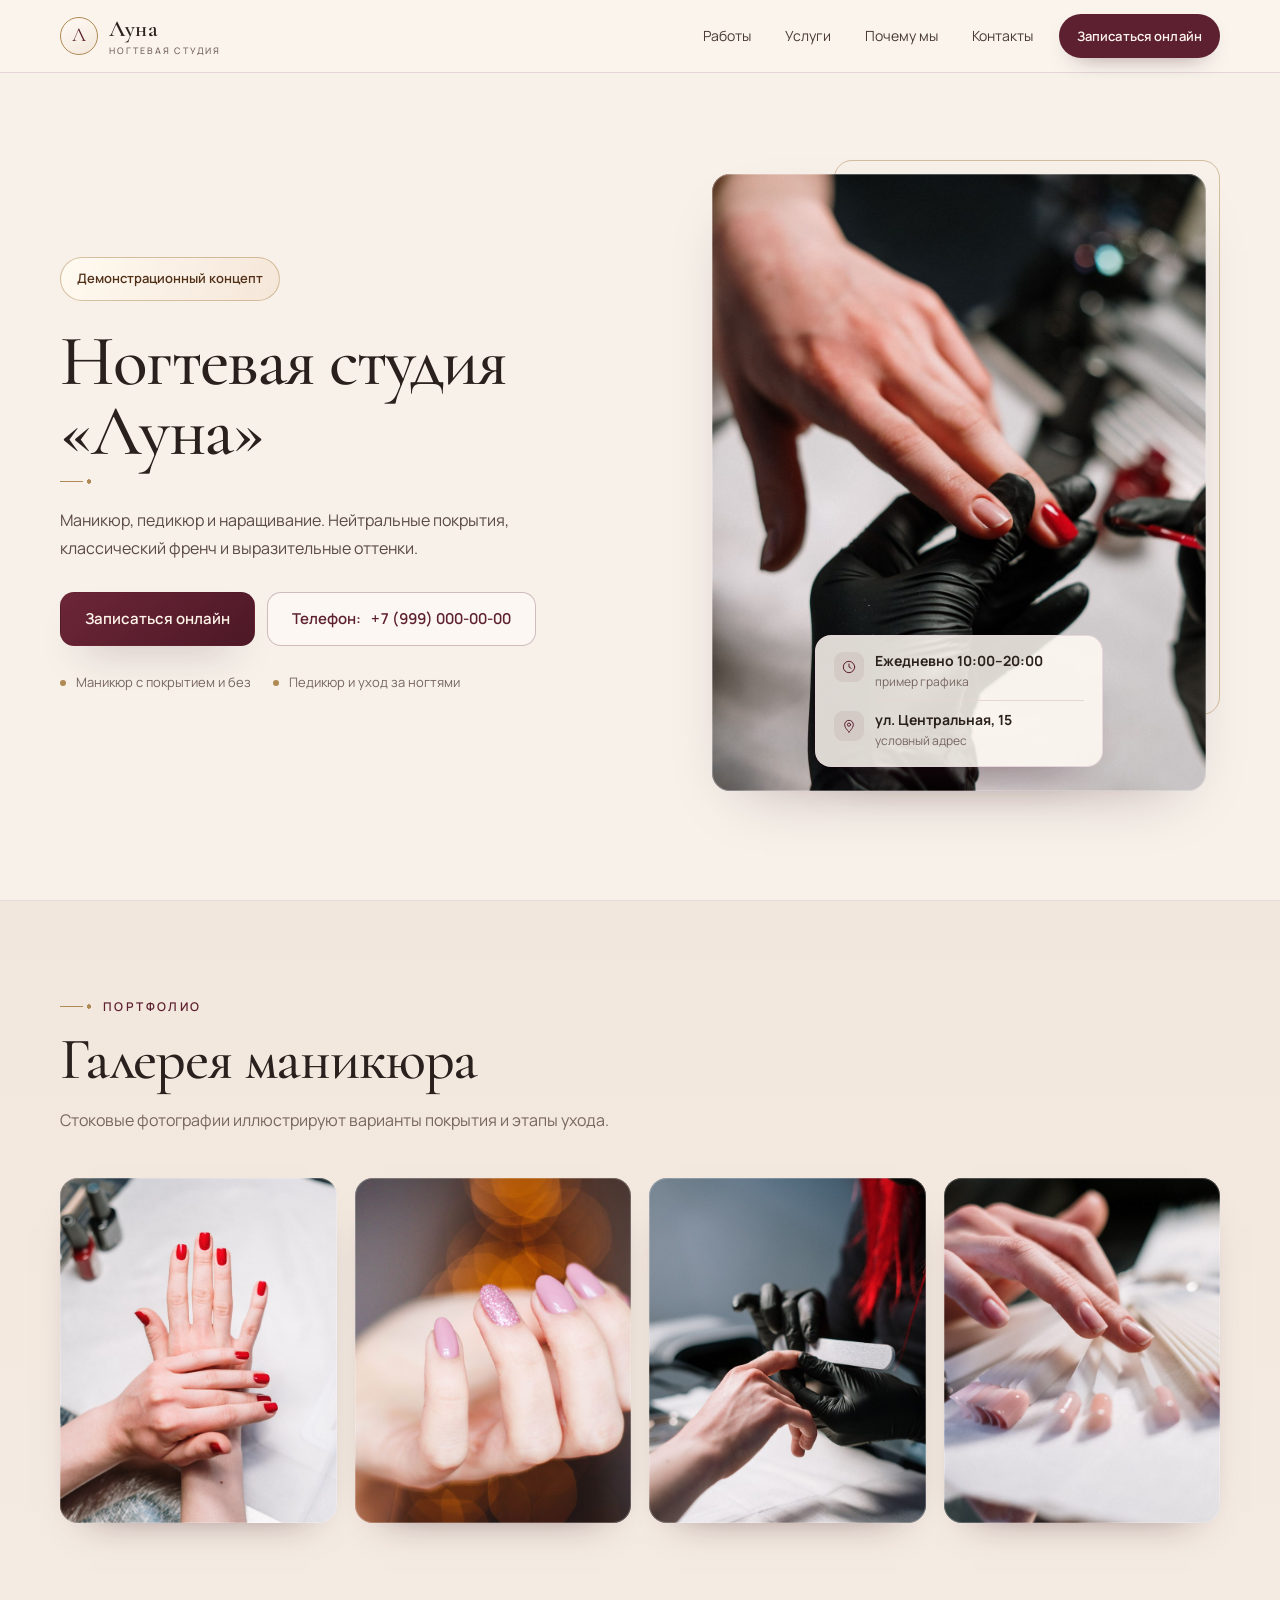
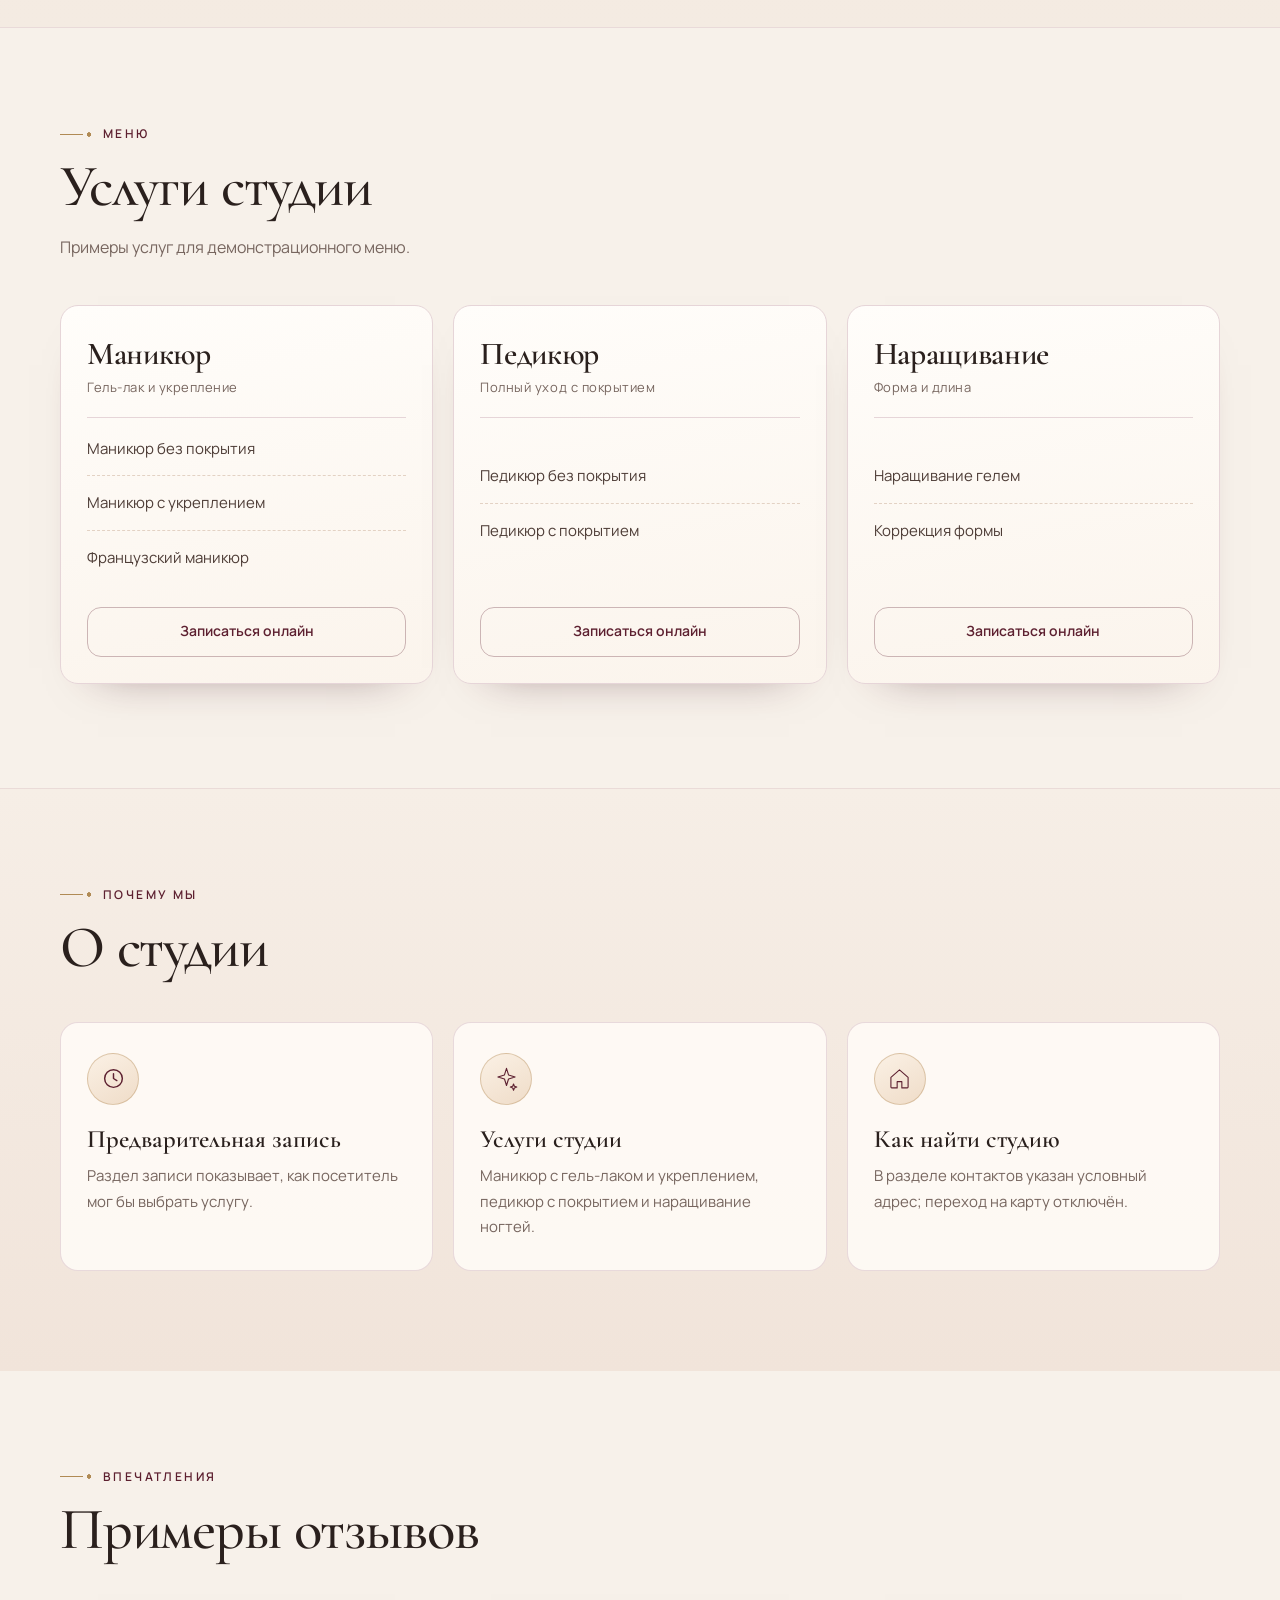
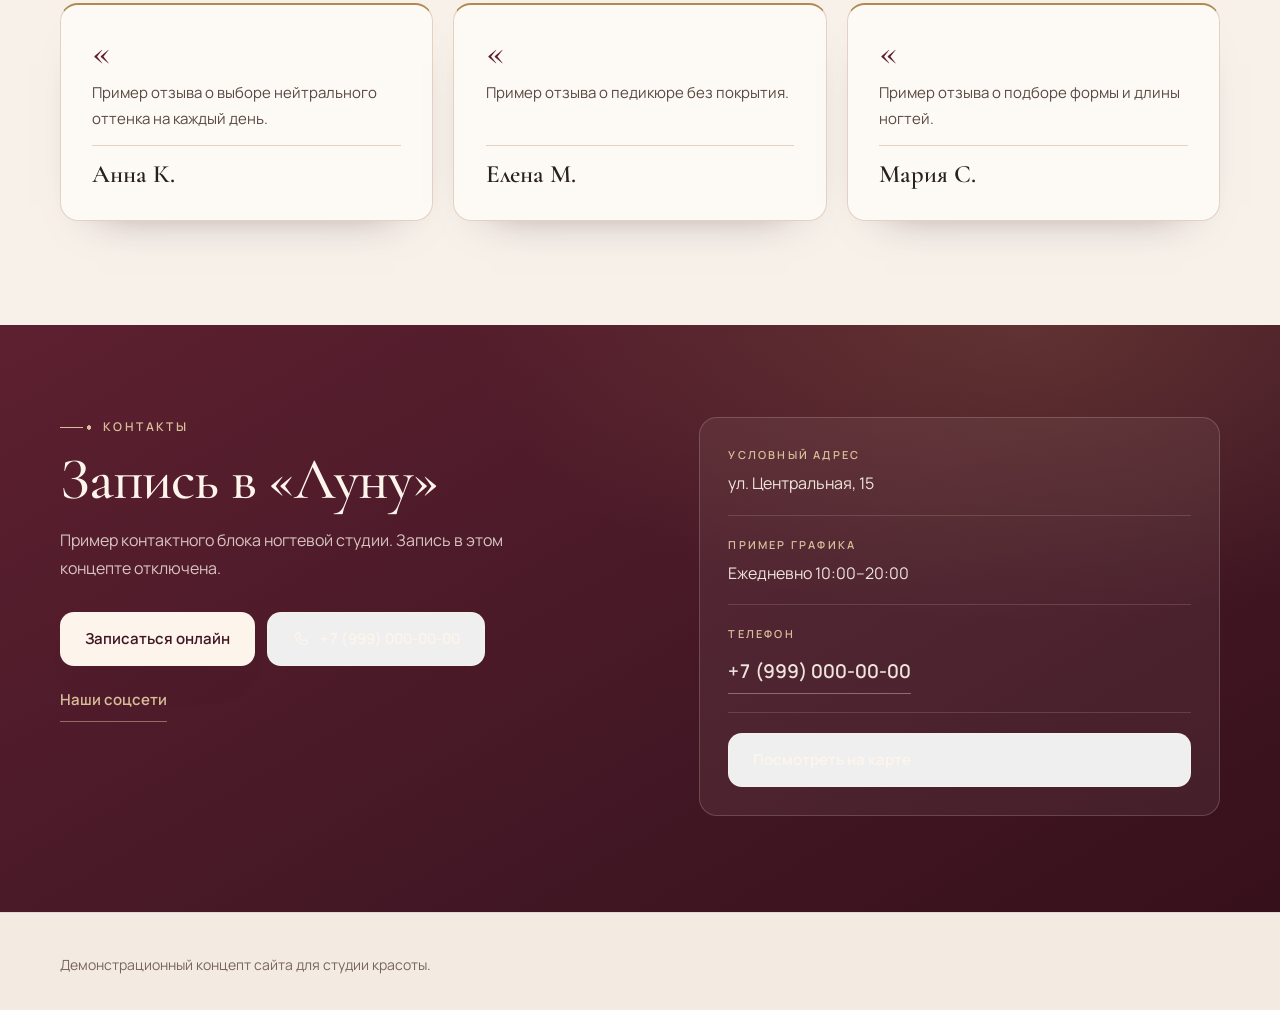
==== beauty-salon-2/index.html @ e717c6b5 "Add anonymized portfolio demos beauty-salon-1 and beauty-salon-2" ====
<!DOCTYPE html><html lang="ru" data-type="place" data-radius="soft" data-buttons="solid"><head><meta charSet="utf-8"/><link rel="preconnect" href="/" crossorigin=""/><meta name="viewport" content="width=device-width, initial-scale=1"/><link rel="preload" href="/beauty-salon-2/images/hero.jpg" as="image"/><link rel="stylesheet" href="/beauty-salon-2/_next/static/chunks/16918jt11w20z.css" data-precedence="next"/><link rel="preload" as="script" fetchPriority="low" href="/beauty-salon-2/_next/static/chunks/0j1we3cwg31qe.js"/><script src="/beauty-salon-2/_next/static/chunks/355vcmy28hhsu.js" async=""></script><script src="/beauty-salon-2/_next/static/chunks/39_j1bdzreq0m.js" async=""></script><script src="/beauty-salon-2/_next/static/chunks/turbopack-1so9lqb7sadrl.js" async=""></script><script src="/beauty-salon-2/_next/static/chunks/3qfy96eoyh-ek.js" async=""></script><script src="/beauty-salon-2/_next/static/chunks/1cyo5ttg_rc5v.js" async=""></script><meta name="theme-color" content="#f5eee8"/><title>Луна — ногтевая студия | Портфолио</title><meta name="description" content="Демонстрационный концепт ногтевой студии «Луна»: маникюр, педикюр и наращивание."/><meta name="robots" content="noindex, nofollow"/><meta name="page-type" content="place"/><meta name="site-kind" content="other"/><meta name="page-kind" content="place"/><meta name="format-detection" content="telephone=no"/><meta property="og:title" content="Луна — ногтевая студия"/><meta property="og:description" content="Демонстрационный концепт сайта ногтевой студии."/><meta property="og:locale" content="ru_RU"/><meta property="og:type" content="website"/><meta name="twitter:card" content="summary"/><meta name="twitter:title" content="Луна — ногтевая студия"/><meta name="twitter:description" content="Демонстрационный концепт сайта ногтевой студии."/><link rel="icon" href="/beauty-salon-2/icon.svg"/><script src="/beauty-salon-2/_next/static/chunks/0cz1d0mv5g_q7.js" noModule=""></script></head><body><div hidden=""><!--$--><!--/$--></div><script type="application/ld+json">{"@context":"https://schema.org","@type":"WebPage","name":"Луна — ногтевая студия","description":"Портфолио: демонстрационный концепт сайта ногтевой студии.","inLanguage":"ru"}</script><header class="nav"><a class="skip-link" href="#main">К содержимому</a><div class="nav-inner"><a class="brand" href="#top" aria-label="Луна — ногтевая студия, наверх"><span class="brand-mark" aria-hidden="true">Л</span><span class="brand-text">Луна<small>ногтевая студия</small></span></a><nav class="nav-links" aria-label="Основная навигация"><a href="#works">Работы</a><a href="#services">Услуги</a><a href="#why">Почему мы</a><a href="#visit">Контакты</a></nav><button type="button" class="nav-cta">Записаться онлайн</button><div class="m-nav"><button type="button" id="mobile-menu-toggle" class="m-nav-toggle" aria-expanded="false" aria-controls="m-nav-panel" aria-label="Открыть меню навигации"><span class="m-nav-lines" aria-hidden="true"></span></button><div class="m-nav-panel" id="m-nav-panel" hidden=""><nav aria-label="Мобильная навигация"><a href="#works">Работы</a><a href="#services">Услуги</a><a href="#why">Почему мы</a><a href="#visit">Контакты</a></nav><button type="button" class="btn btn-primary">Записаться онлайн</button><button type="button" class="m-nav-phone">+7 (999) 000-00-00</button></div></div></div></header><main id="main"><section class="hero" id="top"><div class="wrap hero-grid"><div class="hero-copy"><p class="concept-badge">Демонстрационный концепт</p><h1>Ногтевая студия<br/>«Луна»</h1><p class="hero-offer">Маникюр, педикюр и наращивание. Нейтральные покрытия, классический френч и выразительные оттенки.</p><div class="hero-actions"><button type="button" class="btn btn-primary">Записаться онлайн</button><button type="button" class="btn btn-ghost"><span class="btn-phone-label">Телефон:</span>+7 (999) 000-00-00</button></div><ul class="hero-facts"><li>Маникюр с покрытием и без</li><li>Педикюр и уход за ногтями</li></ul></div><div class="hero-art"><div class="hero-frame"><img src="/beauty-salon-2/images/hero.jpg" alt="Нанесение покрытия на ногти" data-source="stand-in" data-subject="manicure"/></div><div class="hero-float"><span class="float-row"><span class="float-icon"><svg viewBox="0 0 24 24" aria-hidden="true" focusable="false"><circle cx="12" cy="12" r="8.5"></circle><path d="M12 7.5V12l3.2 2"></path></svg></span><span><b>Ежедневно 10:00–20:00</b><small>пример графика</small></span></span><span class="float-divider" aria-hidden="true"></span><span class="float-row"><span class="float-icon"><svg viewBox="0 0 24 24" aria-hidden="true" focusable="false"><path d="M12 21s6.5-5.9 6.5-11a6.5 6.5 0 1 0-13 0C5.5 15.1 12 21 12 21z"></path><circle cx="12" cy="10" r="2.4"></circle></svg></span><span><b>ул. Центральная, 15</b><small>условный адрес</small></span></span></div></div></div></section><section class="works" id="works"><div class="wrap"><div class="sec-head"><p class="eyebrow">Портфолио</p><h2>Галерея маникюра</h2><p class="sec-sub">Стоковые фотографии иллюстрируют варианты покрытия и этапы ухода.</p></div><div class="gallery"><figure class="shot"><img src="/beauty-salon-2/images/work-1.jpg" alt="Красный маникюр" data-source="stand-in" data-subject="Красный маникюр" loading="lazy"/></figure><figure class="shot"><img src="/beauty-salon-2/images/work-2.jpg" alt="Розовое покрытие на длинных ногтях" data-source="stand-in" data-subject="Розовое покрытие на длинных ногтях" loading="lazy"/></figure><figure class="shot"><img src="/beauty-salon-2/images/work-3.jpg" alt="Мастер обрабатывает край ногтя пилкой" data-source="stand-in" data-subject="Мастер обрабатывает край ногтя пилкой" loading="lazy"/></figure><figure class="shot"><img src="/beauty-salon-2/images/work-4.jpg" alt="Сравнение образцов покрытия" data-source="stand-in" data-subject="Сравнение образцов покрытия" loading="lazy"/></figure></div></div></section><section class="services" id="services"><div class="wrap"><div class="sec-head"><p class="eyebrow">Меню</p><h2>Услуги студии</h2><p class="sec-sub">Примеры услуг для демонстрационного меню.</p></div><div class="price-cards"><article class="price-card"><header class="price-card-head"><h3>Маникюр</h3><p>Гель-лак и укрепление</p></header><ul class="price-list"><li class="price-row"><span>Маникюр без покрытия</span></li><li class="price-row"><span>Маникюр с укреплением</span></li><li class="price-row"><span>Французский маникюр</span></li></ul><button type="button" class="btn btn-card">Записаться онлайн</button></article><article class="price-card"><header class="price-card-head"><h3>Педикюр</h3><p>Полный уход с покрытием</p></header><ul class="price-list"><li class="price-row"><span>Педикюр без покрытия</span></li><li class="price-row"><span>Педикюр с покрытием</span></li></ul><button type="button" class="btn btn-card">Записаться онлайн</button></article><article class="price-card"><header class="price-card-head"><h3>Наращивание</h3><p>Форма и длина</p></header><ul class="price-list"><li class="price-row"><span>Наращивание гелем</span></li><li class="price-row"><span>Коррекция формы</span></li></ul><button type="button" class="btn btn-card">Записаться онлайн</button></article></div></div></section><section class="why" id="why"><div class="wrap"><div class="sec-head"><p class="eyebrow">Почему мы</p><h2>О студии</h2></div><div class="why-grid"><article class="why-card"><span class="why-icon"><svg viewBox="0 0 24 24" aria-hidden="true" focusable="false"><circle cx="12" cy="12" r="8.5"></circle><path d="M12 7.5V12l3.2 2"></path></svg></span><h3>Предварительная запись</h3><p>Раздел записи показывает, как посетитель мог бы выбрать услугу.</p></article><article class="why-card"><span class="why-icon"><svg viewBox="0 0 32 32" aria-hidden="true" focusable="false"><path d="M16 3l2.6 8.4L27 14l-8.4 2.6L16 25l-2.6-8.4L5 14l8.4-2.6L16 3z"></path><path d="M25 23l1.1 3 3 1-3 1.1L25 31l-1.1-2.9-3-1.1 3-1L25 23z"></path></svg></span><h3>Услуги студии</h3><p>Маникюр с гель-лаком и укреплением, педикюр с покрытием и наращивание ногтей.</p></article><article class="why-card"><span class="why-icon"><svg viewBox="0 0 32 32" aria-hidden="true" focusable="false"><path d="M5 14.5L16 5l11 9.5V27a1 1 0 0 1-1 1h-7v-8h-6v8H6a1 1 0 0 1-1-1V14.5z"></path></svg></span><h3>Как найти студию</h3><p>В разделе контактов указан условный адрес; переход на карту отключён.</p></article></div></div></section><section class="reviews" id="reviews" aria-labelledby="reviews-title"><div class="wrap"><div class="sec-head"><p class="eyebrow">Впечатления</p><h2 id="reviews-title">Примеры отзывов</h2></div><ul class="review-grid"><li><article class="review-card"><span class="review-mark" aria-hidden="true">«</span><p>Пример отзыва о выборе нейтрального оттенка на каждый день.</p><div class="review-byline"><p class="review-author">Анна К.</p></div></article></li><li><article class="review-card"><span class="review-mark" aria-hidden="true">«</span><p>Пример отзыва о педикюре без покрытия.</p><div class="review-byline"><p class="review-author">Елена М.</p></div></article></li><li><article class="review-card"><span class="review-mark" aria-hidden="true">«</span><p>Пример отзыва о подборе формы и длины ногтей.</p><div class="review-byline"><p class="review-author">Мария С.</p></div></article></li></ul></div></section><section class="visit" id="visit"><div class="wrap visit-grid"><div class="visit-copy"><p class="eyebrow">Контакты</p><h2>Запись в «Луну»</h2><p class="visit-lead">Пример контактного блока ногтевой студии. Запись в этом концепте отключена.</p><div class="visit-actions"><button type="button" class="btn btn-light">Записаться онлайн</button><button type="button" class="btn btn-outline-light"><svg viewBox="0 0 24 24" aria-hidden="true" focusable="false"><path d="M7.6 3.5l2.6 1 1 3.6-2 1.6a12.8 12.8 0 0 0 5.1 5.1l1.6-2 3.6 1 1 2.6c.2.6 0 1.3-.5 1.8-1 1.1-2.4 1.6-3.9 1.3C10 18 6 14 4.5 8.9c-.3-1.5.2-2.9 1.3-3.9.5-.5 1.2-.7 1.8-.5z"></path></svg>+7 (999) 000-00-00</button></div><button type="button" class="link-arrow visit-community">Наши соцсети</button></div><div class="visit-card"><div class="visit-item"><span class="visit-label">Условный адрес</span><p>ул. Центральная, 15</p></div><div class="visit-item"><span class="visit-label">Пример графика</span><p>Ежедневно 10:00–20:00</p></div><div class="visit-item"><span class="visit-label">Телефон</span><p><button type="button" class="visit-phone">+7 (999) 000-00-00</button></p></div><button type="button" class="btn btn-outline-light visit-map">Посмотреть на карте</button></div></div></section></main><footer class="footer"><div class="wrap">Демонстрационный концепт сайта для студии красоты.</div></footer><div class="booking-toast"><p role="status" aria-live="polite" aria-atomic="true"></p></div><!--$--><!--/$--><script id="_R_">(globalThis["TURBOPACK"] || (globalThis["TURBOPACK"] = [])).push({"otherChunks":["static/chunks/0j1we3cwg31qe.js","static/chunks/355vcmy28hhsu.js","static/chunks/39_j1bdzreq0m.js"],"runtimeModuleIds":[94553]});</script><script src="/beauty-salon-2/_next/static/chunks/0j1we3cwg31qe.js" async=""></script><script>(self.__next_f=self.__next_f||[]).push([0])</script><script>self.__next_f.push([1,"1:\"$Sreact.fragment\"\n2:\"/beauty-salon-2/_next/static/chunks/3qfy96eoyh-ek.js\"\n3:I[39756,[\"$2\"],\"default\"]\n4:I[37457,[\"$2\"],\"default\"]\n6:\"/beauty-salon-2/_next/static/chunks/1cyo5ttg_rc5v.js\"\n7:\"DemoContactProvider\"\n8:I[52829,[\"$2\",\"$6\"],\"$7\"]\n9:\"DemoContactButton\"\na:I[52829,[\"$2\",\"$6\"],\"$9\"]\nb:I[23758,[\"$2\",\"$6\"],\"default\"]\n17:\"ViewportBoundary\"\n18:I[97367,[\"$2\"],\"$17\"]\n1a:\"MetadataBoundary\"\n1b:I[97367,[\"$2\"],\"$1a\"]\n1c:\"$Sreact.suspense\"\n1e:I[68027,[\"$2\"],\"default\",1]\n:HL[\"/beauty-salon-2/_next/static/chunks/16918jt11w20z.css\",\"style\"]\n:HC[\"/\",\"\"]\n:HL[\"/beauty-salon-2/images/hero.jpg\",\"image\"]\n5:[[\"children\",{\"s\":\"__PAGE__\",\"h\":512,\"d\":{\"r\":[\"$\",\"$1\",\"c\",{\"children\":[[\"$\",\"$L8\",null,{\"children\":[[\"$\",\"script\",null,{\"type\":\"application/ld+json\",\"dangerouslySetInnerHTML\":{\"__html\":\"{\\\"@context\\\":\\\"https://schema.org\\\",\\\"@type\\\":\\\"WebPage\\\",\\\"name\\\":\\\"Луна — ногтевая студия\\\",\\\"description\\\":\\\"Портфолио: демонстрационный концепт сайта ногтевой студии.\\\",\\\"inLanguage\\\":\\\"ru\\\"}\"}}],[\"$\",\"header\",null,{\"className\":\"nav\",\"children\":[[\"$\",\"a\",null,{\"className\":\"skip-link\",\"href\":\"#main\",\"children\":\"К содержимому\"}],[\"$\",\"div\",null,{\"className\":\"nav-inner\",\"children\":[[\"$\",\"a\",null,{\"className\":\"brand\",\"href\":\"#top\",\"aria-label\":\"Луна — ногтевая студия, наверх\",\"children\":[[\"$\",\"span\",null,{\"className\":\"brand-mark\",\"aria-hidden\":\"true\",\"children\":\"Л\"}],[\"$\",\"span\",null,{\"className\":\"brand-text\",\"children\":[\"Луна\",[\"$\",\"small\",null,{\"children\":\"ногтевая студия\"}]]}]]}],[\"$\",\"nav\",null,{\"className\":\"nav-links\",\"aria-label\":\"Основная навигация\",\"children\":[[\"$\",\"a\",null,{\"href\":\"#works\",\"children\":\"Работы\"}],[\"$\",\"a\",null,{\"href\":\"#services\",\"children\":\"Услуги\"}],[\"$\",\"a\",null,{\"href\":\"#why\",\"children\":\"Почему мы\"}],[\"$\",\"a\",null,{\"href\":\"#visit\",\"children\":\"Контакты\"}]]}],[\"$\",\"$La\",null,{\"className\":\"nav-cta\",\"children\":\"Записаться онлайн\"}],[\"$\",\"$Lb\",null,{}]]}]]}],[\"$\",\"main\",null,{\"id\":\"main\",\"children\":[[\"$\",\"section\",null,{\"className\":\"hero\",\"id\":\"top\",\"children\":[\"$\",\"div\",null,{\"className\":\"wrap hero-grid\",\"children\":[[\"$\",\"div\",null,{\"className\":\"hero-copy\",\"children\":[[\"$\",\"p\",null,{\"className\":\"concept-badge\",\"children\":\"Демонстрационный концепт\"}],[\"$\",\"h1\",null,{\"children\":[\"Ногтевая студия\",[\"$\",\"br\",null,{}],\"«Луна»\"]}],[\"$\",\"p\",null,{\"className\":\"hero-offer\",\"children\":\"Маникюр, педикюр и наращивание. Нейтральные покрытия, классический френч и выразительные оттенки.\"}],[\"$\",\"div\",null,{\"className\":\"hero-actions\",\"children\":[[\"$\",\"$La\",null,{\"className\":\"btn btn-primary\",\"children\":\"Записаться онлайн\"}],[\"$\",\"$La\",null,{\"className\":\"btn btn-ghost\",\"children\":[[\"$\",\"span\",null,{\"className\":\"btn-phone-label\",\"children\":\"Телефон:\"}],\"+7 (999) 000-00-00\"]}]]}],[\"$\",\"ul\",null,{\"className\":\"hero-facts\",\"children\":[[\"$\",\"li\",null,{\"children\":\"Маникюр с покрытием и без\"}],[\"$\",\"li\",null,{\"children\":\"Педикюр и уход за ногтями\"}]]}]]}],[\"$\",\"div\",null,{\"className\":\"hero-art\",\"children\":[[\"$\",\"div\",null,{\"className\":\"hero-frame\",\"children\":[\"$\",\"img\",null,{\"src\":\"/beauty-salon-2/images/hero.jpg\",\"alt\":\"Нанесение покрытия на ногти\",\"data-source\":\"stand-in\",\"data-subject\":\"manicure\"}]}],[\"$\",\"div\",null,{\"className\":\"hero-float\",\"children\":[[\"$\",\"span\",null,{\"className\":\"float-row\",\"children\":[[\"$\",\"span\",null,{\"className\":\"float-icon\",\"children\":[\"$\",\"svg\",null,{\"viewBox\":\"0 0 24 24\",\"aria-hidden\":\"true\",\"focusable\":\"false\",\"children\":[[\"$\",\"circle\",null,{\"cx\":\"12\",\"cy\":\"12\",\"r\":\"8.5\"}],[\"$\",\"path\",null,{\"d\":\"M12 7.5V12l3.2 2\"}]]}]}],[\"$\",\"span\",null,{\"children\":[[\"$\",\"b\",null,{\"children\":\"Ежедневно 10:00–20:00\"}],\"$Lc\"]}]]}],\"$Ld\",\"$Le\"]}]]}]]}]}],\"$Lf\",\"$L10\",\"$L11\",\"$L12\",\"$L13\"]}],\"$L14\"]}],[\"$L15\"],\"$L16\"]}],\"p\":false,\"v\":null}}]]\n0:{\"P\":null,\"c\":[\"\",\"\"],\"q\":\"\",\"i\":false,\"t\":{\"t\":{\"s\":\"\",\"h\":528,\"d\":{\"r\":[\"$\",\"$1\",\"c\",{\"children\":[[[\"$\",\"link\",\"0\",{\"rel\":\"stylesheet\",\"href\":\"/beauty-salon-2/_next/static/chunks/16918jt11w20z.css\",\"precedence\":\"next\",\"crossOrigin\":\"$undefined\",\"nonce\":\"$undefined\"}],[\"$\",\"script\",\"script-0\",{\"src\":\"/beauty-salon-2/_next/static/chunks/3qfy96eoyh-ek.js\",\"async\":true,\"nonce\":\"$undefined\"}]],[\"$\",\"html\",null,{\"lang\":\"ru\",\"data-type\":\"place\",\"data-radius\":\"soft\",\"data-buttons\":\"solid\",\"children\":[\"$\",\"body\",null,{\"children\":[\"$\",\"$L3\",null,{\"parallelRouterKey\":\"children\",\"error\":\"$undefined\",\"errorStyles\":\"$undefined\",\"errorScripts\":\"$undefined\",\"template\":[\"$\",\"$L4\",null,{}],\"templateStyles\":\"$undefined\",\"templateScripts\":\"$undefined\",\"notFound\":[[[\"$\",\"title\",null,{\"children\":\"404: This page could not be found.\"}],[\"$\",\"div\",null,{\"style\":{\"fontFamily\":\"system-ui,\\\"Segoe UI\\\",Roboto,Helvetica,Arial,sans-serif,\\\"Apple Color Emoji\\\",\\\"Segoe UI Emoji\\\"\",\"height\":\"100vh\",\"textAlign\":\"center\",\"display\":\"flex\",\"flexDirection\":\"column\",\"alignItems\":\"center\",\"justifyContent\":\"center\"},\"children\":[\"$\",\"div\",null,{\"children\":[[\"$\",\"style\",null,{\"dangerouslySetInnerHTML\":{\"__html\":\"body{color:#000;background:#fff;margin:0}.next-error-h1{border-right:1px solid rgba(0,0,0,.3)}@media (prefers-color-scheme:dark){body{color:#fff;background:#000}.next-error-h1{border-right:1px solid rgba(255,255,255,.3)}}\"}}],[\"$\",\"h1\",null,{\"className\":\"next-error-h1\",\"style\":{\"display\":\"inline-block\",\"margin\":\"0 20px 0 0\",\"padding\":\"0 23px 0 0\",\"fontSize\":24,\"fontWeight\":500,\"verticalAlign\":\"top\",\"lineHeight\":\"49px\"},\"children\":404}],[\"$\",\"div\",null,{\"style\":{\"display\":\"inline-block\"},\"children\":[\"$\",\"h2\",null,{\"style\":{\"fontSize\":14,\"fontWeight\":400,\"lineHeight\":\"49px\",\"margin\":0},\"children\":\"This page could not be found.\"}]}]]}]}]],[]],\"forbidden\":\"$undefined\",\"unauthorized\":\"$undefined\"}]}]}]]}],\"p\":false,\"v\":null},\"c\":\"$Q5\"},\"h\":{\"r\":[\"$\",\"$1\",\"h\",{\"children\":[null,[\"$\",\"$L18\",null,{\"children\":\"$L19\"}],[\"$\",\"$L1b\",null,{\"children\":[[\"$\",\"div\",null,{\"hidden\":true,\"children\":[\"$\",\"$1c\",null,{\"name\":\"Next.Metadata\",\"children\":\"$L1d\"}]}],null]}],null]}],\"p\":false,\"v\":null}},\"m\":\"$undefined\",\"G\":[\"$1e\",[[\"$\",\"link\",\"0\",{\"rel\":\"stylesheet\",\"href\":\"/beauty-salon-2/_next/static/chunks/16918jt11w20z.css\",\"precedence\":\"next\",\"crossOrigin\":\"$undefined\",\"nonce\":\"$undefined\"}]]],\"S\":true,\"r\":\"$undefined\",\"s\":\"$undefined\",\"a\":\"$undefined\",\"l\":\"$undefined\",\"p\":\"$undefined\",\"d\":\"$undefined\",\"b\":\"-v5m3d_3-fsRuZxja5BMs\"}\n1f:I[97367,[\"$2\"],\"OutletBoundary\"]\nc:[\"$\",\"small\",null,{\"children\":\"пример графика\"}]\nd:[\"$\",\"span\",null,{\"className\":\"float-divider\",\"aria-hidden\":\"true\"}]\ne:[\"$\",\"span\",null,{\"className\":\"float-row\",\"children\":[[\"$\",\"span\",null,{\"className\":\"float-icon\",\"children\":[\"$\",\"svg\",null,{\"viewBox\":\"0 0 24 24\",\"aria-hidden\":\"true\",\"focusable\":\"false\",\"children\":[[\"$\",\"path\",null,{\"d\":\"M12 21s6.5-5.9 6.5-11a6.5 6.5 0 1 0-13 0C5.5 15.1 12 21 12 21z\"}],[\"$\",\"circle\",null,{\"cx\":\"12\",\"cy\":\"10\",\"r\":\"2.4\"}]]}]}],[\"$\",\"span\",null,{\"children\":[[\"$\",\"b\",null,{\"children\":\"ул. Центральная, 15\"}],[\"$\",\"small\",null,{\"children\":\"условный адрес\"}]]}]]}]\nf:[\"$\",\"section\",null,{\"className\":\"works\",\"id\":\"works\",\"children\":[\"$\",\"div\",null,{\"className\":\"wrap\",\"children\":[[\"$\",\"div\",null,{\"className\":\"sec-head\",\"children\":[[\"$\",\"p\",null,{\"className\":\"eyebrow\",\"children\":\"Портфолио\"}],[\"$\",\"h2\",null,{\"children\":\"Галерея маникюра\"}],[\"$\",\"p\",null,{\"className\":\"sec-sub\",\"children\":\"Стоковые фотографии иллюстрируют варианты покрытия и этапы ухода.\"}]]}],[\"$\",\"div\",null,{\"className\":\"gallery\",\"children\":[[\"$\",\"figure\",\"work-1.jpg\",{\"className\":\"shot\",\"children\":[\"$\",\"img\",null,{\"src\":\"/beauty-salon-2/images/work-1.jpg\",\"alt\":\"Красный маникюр\",\"data-source\":\"stand-in\",\"data-subject\":\"Красный маникюр\",\"loading\":\"lazy\"}]}],[\"$\",\"figure\",\"work-2.jpg\",{\"className\":\"shot\",\"children\":[\"$\",\"img\",null,{\"src\":\"/beauty-salon-2/images/work-2.jpg\",\"alt\":\"Розовое покрытие на длинных ногтях\",\"data-source\":\"stand-in\",\"data-subject\":\"Розовое покрытие на длинных ногтях\",\"loading\":\"lazy\"}]}],[\"$\",\"figure\",\"work-3.jpg\",{\"className\":\"shot\",\"children\":[\"$\",\"img\",null,{\"src\":\"/beauty-salon-2/images/work-3.jpg\",\"alt\":\"Мастер обрабатывает край ногтя пилкой\",\"data-source\":\"stand-in\",\"data-subject\":\"Мастер обрабатывает край ногтя пилкой\",\"loading\":\"lazy\"}]}],[\"$\",\"figure\",\"work-4.jpg\",{\"className\":\"shot\",\"children\":[\"$\",\"img\",null,{\"src\":\"/beauty-salon-2/images/work-4.jpg\",\"alt\":\"Сравнение образцов покрытия\",\"data-source\":\"stand-in\",\"data-subject\":\"Сравнение образцов покрытия\",\"loading\":\"lazy\"}]}]]}]]}]}]\n10:[\"$\",\"section\",null,{\"className\":\"services\",\"id\":\"services\",\"children\":[\"$\",\"div\",null,{\"className\":\"wrap\",\"children\":[[\"$\",\"div\",null,{\"className\":\"sec-head\",\"children\":[[\"$\",\"p\",null,{\"className\":\"eyebrow\",\"children\":\"Меню\"}],[\"$\",\"h2\",null,{\"children\":\"Услуги студии\"}],[\"$\",\"p\",null,{\"className\":\"sec-sub\",\"children\":\"Примеры услуг для демонстрационного меню.\"}]]}],[\"$\",\"div\",null,{\"className\":\"price-cards\",\"children\":[[\"$\",\"article\",\"Маникюр\",{\"className\":\"price-card\",\"children\":[[\"$\",\"header\",null,{\"className\":\"price-card-head\",\"children\":[[\"$\",\"h3\",null,{\"children\":\"Маникюр\"}],[\"$\",\"p\",null,{\"children\":\"Гель-лак и укрепление\"}]]}],[\"$\",\"ul\",null,{\"className\":\"price-list\",\"children\":[[\"$\",\"li\",\"Маникюр без покрытия\",{\"className\":\"price-row\",\"children\":[\"$\",\"span\",null,{\"children\":\"Маникюр без покрытия\"}]}],[\"$\",\"li\",\"Маникюр с укреплением\",{\"className\":\"price-row\",\"children\":[\"$\",\"span\",null,{\"children\":\"Маникюр с укреплением\"}]}],[\"$\",\"li\",\"Французский маникюр\",{\"className\":\"price-row\",\"children\":[\"$\",\"span\",null,{\"children\":\"Французский маникюр\"}]}]]}],[\"$\",\"$La\",null,{\"className\":\"btn btn-card\",\"children\":\"Записаться онлайн\"}]]}],[\"$\",\"article\",\"Педикюр\",{\"className\":\"price-card\",\"children\":[[\"$\",\"header\",null,{\"className\":\"price-card-head\",\"children\":[[\"$\",\"h3\",null,{\"children\":\"Педикюр\"}],[\"$\",\"p\",null,{\"children\":\"Полный уход с покрытием\"}]]}],[\"$\",\"ul\",null,{\"className\":\"price-list\",\"children\":[[\"$\",\"li\",\"Педикюр без покрытия\",{\"className\":\"price-row\",\"children\":[\"$\",\"span\",null,{\"children\":\"Педикюр без покрытия\"}]}],[\"$\",\"li\",\"Педикюр с покрытием\",{\"className\":\"price-row\",\"children\":[\"$\",\"span\",null,{\"children\":\"Педикюр с покрытием\"}]}]]}],[\"$\",\"$La\",null,{\"className\":\"btn btn-card\",\"children\":\"Записаться онлайн\"}]]}],[\"$\",\"article\",\"Наращивание\",{\"className\":\"price-card\",\"children\":[[\"$\",\"header\",null,{\"className\":\"price-card-head\",\"children\":[[\"$\",\"h3\",null,{\"children\":\"Наращивание\"}],[\"$\",\"p\",null,{\"children\":\"Форма и длина\"}]]}],[\"$\",\"ul\",null,{\"className\":\"price-list\",\"children\":[[\"$\",\"li\",\"Наращивание гелем\",{\"className\":\"price-row\",\"children\":[\"$\",\"span\",null,{\"children\":\"Наращивание гелем\"}]}],[\"$\",\"li\",\"Коррекция формы\",{\"className\":\"price-row\",\"children\":[\"$\",\"span\",null,{\"children\":\"Коррекция формы\"}]}]]}],[\"$\",\"$La\",null,{\"className\":\"btn btn-card\",\"children\":\"Записаться онлайн\"}]]}]]}]]}]}]\n11:[\"$\",\"section\",null,{\"className\":\"why\",\"id\":\"why\",\"children\":[\"$\",\"div\",null,{\"className\":\"wrap\",\"children\":[[\"$\",\"div\",null,{\"className\":\"sec-head\",\"children\":[[\"$\",\"p\",null,{\"className\":\"eyebrow\",\"children\":\"Почему мы\"}],[\"$\",\"h2\",null,{\"children\":\"О студии\"}]]}],[\"$\",\"div\",null,{\"className\":\"why-grid\",\"children\":[[\"$\",\"article\",null,{\"className\":\"why-card\",\"children\":[[\"$\",\"span\",null,{\"className\":\"why-icon\",\"children\":[\"$\",\"svg\",null,{\"viewBox\":\"0 0 24 24\",\"aria-hidden\":\"true\",\"focusable\":\"false\",\"children\":[[\"$\",\"circle\",null,{\"cx\":\"12\",\"cy\":\"12\",\"r\":\"8.5\"}],[\"$\",\"path\",null,{\"d\":\"M12 7.5V12l3.2 2\"}]]}]}],[\"$\",\"h3\",null,{\"children\":\"Предварительная запись\"}],[\"$\",\"p\",null,{\"children\":\"Раздел записи показывает, как посетитель мог бы выбрать услугу.\"}]]}],[\"$\",\"article\",null,{\"className\":\"why-card\",\"children\":[[\"$\",\"span\",null,{\"className\":\"why-icon\",\"children\":[\"$\",\"svg\",null,{\"viewBox\":\"0 0 32 32\",\"aria-hidden\":\"true\",\"focusable\":\"false\",\"children\":[[\"$\",\"path\",null,{\"d\":\"M16 3l2.6 8.4L27 14l-8.4 2.6L16 25l-2.6-8.4L5 14l8.4-2.6L16 3z\"}],[\"$\",\"path\",null,{\"d\":\"M25 23l1.1 3 3 1-3 1.1L25 31l-1.1-2.9-3-1.1 3-1L25 23z\"}]]}]}],[\"$\",\"h3\",null,{\"children\":\"Услуги студии\"}],[\"$\",\"p\",null,{\"children\":\"Маникюр с гель-лаком и укреплением, педикюр с покрытием и наращивание ногтей.\"}]]}],[\"$\",\"article\",null,{\"className\":\"why-card\",\"children\":[[\"$\",\"span\",null,{\"className\":\"why-icon\",\"children\":[\"$\",\"svg\",null,{\"viewBox\":\"0 0 32 32\",\"aria-hidden\":\"true\",\"focusable\":\"false\",\"children\":[\"$\",\"path\",null,{\"d\":\"M5 14.5L16 5l11 9.5V27a1 1 0 0 1-1 1h-7v-8h-6v8H6a1 1 0 0 1-1-1V14.5z\"}]}]}],[\"$\",\"h3\",null,{\"children\":\"Как найти студию\"}],[\"$\",\"p\",null,{\"children\":\"В разделе контактов указан условный адрес; переход на карту отключён.\"}]]}]]}]]}]}]\n12:[\"$\",\"section\",null,{\"className\":\"reviews\",\"id\":\"reviews\",\"aria-labelledby\":\"reviews-title\",\"children\":[\"$\",\"div\",null,{\"className\":\"wrap\",\"children\":[[\"$\",\"div\",null,{\"className\":\"sec-head\",\"children\":[[\"$\",\"p\",null,{\"className\":\"eyebrow\",\"children\":\"Впечатления\"}],[\"$\",\"h2\",null,{\"id\":\"reviews-title\",\"children\":\"Примеры отзывов\"}]]}],[\"$\",\"ul\",null,{\"className\":\"review-grid\",\"children\":[[\"$\",\"li\",\"Анна К.\",{\"children\":[\"$\",\"article\",null,{\"className\":\"review-card\",\"children\":[[\"$\",\"span\",null,{\"className\":\"review-mark\",\"aria-hidden\":\"true\",\"children\":\"«\"}],[\"$\",\"p\",null,{\"children\":\"Пример отзыва о выборе нейтрального оттенка на каждый день.\"}],[\"$\",\"div\",null,{\"className\":\"review-byline\",\"children\":[\"$\",\"p\",null,{\"className\":\"review-author\",\"children\":\"Анна К.\"}]}]]}]}],[\"$\",\"li\",\"Елена М.\",{\"children\":[\"$\",\"article\",null,{\"className\":\"review-card\",\"children\":[[\"$\",\"span\",null,{\"className\":\"review-mark\",\"aria-hidden\":\"true\",\"children\":\"«\"}],[\"$\",\"p\",null,{\"children\":\"Пример отзыва о педикюре без покрытия.\"}],[\"$\",\"div\",null,{\"className\":\"review-byline\",\"children\":[\"$\",\"p\",null,{\"className\":\"review-author\",\"children\":\"Елена М.\"}]}]]}]}],[\"$\",\"li\",\"Мария С.\",{\"children\":[\"$\",\"article\",null,{\"className\":\"review-card\",\"children\":[[\"$\",\"span\",null,{\"className\":\"review-mark\",\"aria-hidden\":\"true\",\"children\":\"«\"}],[\"$\",\"p\",null,{\"children\":\"Пример отзыва о подборе формы и длины ногтей.\"}],[\"$\",\"div\",null,{\"className\":\"review-byline\",\"children\":[\"$\",\"p\",null,{\"className\":\"review-author\",\"children\":\"Мария С.\"}]}]]}]}]]}]]}]}]\n13:[\"$\",\"section\",null,{\"className\":\"visit\",\"id\":\"visit\",\"children\":[\"$\",\"div\",null,{\"className\":\"wrap visit-grid\",\"children\":[[\"$\",\"div\",null,{\"className\":\"visit-copy\",\"children\":[[\"$\",\"p\",null,{\"className\":\"eyebrow\",\"children\":\"Контакты\"}],[\"$\",\"h2\",null,{\"children\":\"Запись в «Луну»\"}],[\"$\",\"p\",null,{\"className\":\"visit-lead\",\"children\":\"Пример контактного блока ногтевой студии. Запись в этом концепте отключена.\"}],[\"$\",\"div\",null,{\"className\":\"visit-actions\",\"children\":[[\"$\",\"$La\",null,{\"className\":\"btn btn-light\",\"children\":\"Записаться онлайн\"}],[\"$\",\"$La\",null,{\"className\":\"btn btn-outline-light\",\"children\":[[\"$\",\"svg\",null,{\"viewBox\":\"0 0 24 24\",\"aria-hidden\":\"true\",\"focusable\":\"false\",\"children\":[\"$\",\"path\",null,{\"d\":\"M7.6 3.5l2.6 1 1 3.6-2 1.6a12.8 12.8 0 0 0 5.1 5.1l1.6-2 3.6 1 1 2.6c.2.6 0 1.3-.5 1.8-1 1.1-2.4 1.6-3.9 1.3C10 18 6 14 4.5 8.9c-.3-1.5.2-2.9 1.3-3.9.5-.5 1.2-.7 1.8-.5z\"}]}],\"+7 (999) 000-00-00\"]}]]}],[\"$\",\"$La\",null,{\"className\":\"link-arrow visit-community\",\"children\":\"Наши соцсети\"}]]}],[\"$\",\"div\",null,{\"className\":\"visit-card\",\"children\":[[\"$\",\"div\",null,{\"className\":\"visit-item\",\"children\":[[\"$\",\"span\",null,{\"className\":\"visit-label\",\"children\":\"Условный адрес\"}],[\"$\",\"p\",null,{\"children\":\"ул. Центральная, 15\"}]]}],[\"$\",\"div\",null,{\"className\":\"visit-item\",\"children\":[[\"$\",\"span\",null,{\"className\":\"visit-label\",\"children\":\"Пример графика\"}],[\"$\",\"p\",null,{\"children\":\"Ежедневно 10:00–20:00\"}]]}],[\"$\",\"div\",null,{\"className\":\"visit-item\",\"children\":[[\"$\",\"span\",null,{\"className\":\"visit-label\",\"children\":\"Телефон\"}],[\"$\",\"p\",null,{\"children\":[\"$\",\"$La\",null,{\"className\":\"visit-phone\",\"children\":\"+7 (999) 000-00-00\"}]}]]}],[\"$\",\"$La\",null,{\"className\":\"btn btn-outline-light visit-map\",\"children\":\"Посмотреть на карте\"}]]}]]}]}]\n14:[\"$\",\"footer\",null,{\"className\":\"footer\",\"children\":[\"$\",\"div\",null,{\"className\":\"wrap\",\"children\":\"Демонстрационный концепт сайта для студии красоты.\"}]}]\n15:[\"$\",\"script\",\"script-0\",{\"src\":\"/beauty-salon-2/_next/static/chunks/1cyo5ttg_rc5v.js\",\"async\":true,\"nonce\":\"$undefined\"}]\n16:[\"$\",\"$L1f\",null,{\"children\":[\"$\",\"$1c\",null,{\"name\":\"Next.MetadataOutlet\",\"children\":\"$@20\"}]}]\n19:[[\"$\",\"meta\",\"0\",{\"charSet\":\"utf-8\"}],[\"$\",\"meta\",\"1\",{\"name\":\"viewport\",\"content\":\"width=device-width, initial-scale=1\"}],[\"$\",\"meta\",\"2\",{\"name\":\"theme-color\",\"content\":\"#f5eee8\"}]]\n21:I[27201,[\"$2\"],\"IconMark\"]\n1d:[[\"$\",\"title\",\"0\",{\"children\":\"Луна — ногтевая студия | Портфолио\"}],[\"$\",\"meta\",\"1\",{\"name\":\"description\",\"content\":\"Демонстрационный концепт ногтевой студии «Луна»: маникюр, педикюр и наращивание.\"}],[\"$\",\"meta\",\"2\",{\"name\":\"robots\",\"content\":\"noindex, nofollow\"}],[\"$\",\"meta\",\"3\",{\"name\":\"page-type\",\"content\":\"place\"}],[\"$\",\"meta\",\"4\",{\"name\":\"site-kind\",\"content\":\"other\"}],[\"$\",\"meta\",\"5\",{\"name\":\"page-kind\",\"content\":\"place\"}],[\"$\",\"meta\",\"6\",{\"name\":\"format-detection\",\"content\":\"telephone=no\"}],[\"$\",\"meta\",\"7\",{\"property\":\"og:title\",\"content\":\"Луна — ногтевая студия\"}],[\"$\",\"meta\",\"8\",{\"property\":\"og:description\",\"content\":\"Демонстрационный концепт сайта ногтевой студии.\"}],[\"$\",\"meta\",\"9\",{\"property\":\"og:locale\",\"content\":\"ru_RU\"}],[\"$\",\"meta\",\"10\",{\"property\":\"og:type\",\"content\":\"website\"}],[\"$\",\"meta\",\"11\",{\"name\":\"twitter:card\",\"content\":\"summary\"}],[\"$\",\"meta\",\"12\",{\"name\":\"twitter:title\",\"content\":\"Луна — ногтевая студия\"}],[\"$\",\"meta\",\"13\",{\"name\":\"twitter:description\",\"content\":\"Демонстрационный концепт сайта ногтевой студии.\"}],[\"$\",\"link\",\"14\",{\"rel\":\"icon\",\"href\":\"/beauty-salon-2/icon.svg\"}],[\"$\",\"$L21\",\"15\",{}]]\n20:null\n"])</script></body></html>
---- beauty-salon-2/_next/static/chunks/16918jt11w20z.css ----
@font-face{font-family:Manrope Variable;font-style:normal;font-display:swap;font-weight:200 800;src:url(../media/manrope-cyrillic-ext-wght-normal.1dtltwig2y3wh.woff2)format("woff2-variations");unicode-range:U+460-52F,U+1C80-1C8A,U+20B4,U+2DE0-2DFF,U+A640-A69F,U+FE2E-FE2F}@font-face{font-family:Manrope Variable;font-style:normal;font-display:swap;font-weight:200 800;src:url(../media/manrope-cyrillic-wght-normal.1hmx3sz6swr8m.woff2)format("woff2-variations");unicode-range:U+301,U+400-45F,U+490-491,U+4B0-4B1,U+2116}@font-face{font-family:Manrope Variable;font-style:normal;font-display:swap;font-weight:200 800;src:url(../media/manrope-greek-wght-normal.37b2k1x9f-55d.woff2)format("woff2-variations");unicode-range:U+370-377,U+37A-37F,U+384-38A,U+38C,U+38E-3A1,U+3A3-3FF}@font-face{font-family:Manrope Variable;font-style:normal;font-display:swap;font-weight:200 800;src:url(../media/manrope-vietnamese-wght-normal.3xvzy9_grgcx4.woff2)format("woff2-variations");unicode-range:U+102-103,U+110-111,U+128-129,U+168-169,U+1A0-1A1,U+1AF-1B0,U+300-301,U+303-304,U+308-309,U+323,U+329,U+1EA0-1EF9,U+20AB}@font-face{font-family:Manrope Variable;font-style:normal;font-display:swap;font-weight:200 800;src:url(../media/manrope-latin-ext-wght-normal.0-hru0xfwhnbp.woff2)format("woff2-variations");unicode-range:U+100-2BA,U+2BD-2C5,U+2C7-2CC,U+2CE-2D7,U+2DD-2FF,U+304,U+308,U+329,U+1D00-1DBF,U+1E00-1E9F,U+1EF2-1EFF,U+2020,U+20A0-20AB,U+20AD-20C0,U+2113,U+2C60-2C7F,U+A720-A7FF}@font-face{font-family:Manrope Variable;font-style:normal;font-display:swap;font-weight:200 800;src:url(../media/manrope-latin-wght-normal.1p_a2k8qd5zhp.woff2)format("woff2-variations");unicode-range:U+??,U+131,U+152-153,U+2BB-2BC,U+2C6,U+2DA,U+2DC,U+304,U+308,U+329,U+2000-206F,U+20AC,U+2122,U+2191,U+2193,U+2212,U+2215,U+FEFF,U+FFFD}
@font-face{font-family:Cormorant Garamond Variable;font-style:normal;font-display:swap;font-weight:300 700;src:url(../media/cormorant-garamond-cyrillic-ext-wght-normal.2jgcf8q85ruhr.woff2)format("woff2-variations");unicode-range:U+460-52F,U+1C80-1C8A,U+20B4,U+2DE0-2DFF,U+A640-A69F,U+FE2E-FE2F}@font-face{font-family:Cormorant Garamond Variable;font-style:normal;font-display:swap;font-weight:300 700;src:url(../media/cormorant-garamond-cyrillic-wght-normal.30fy5omi2-tsw.woff2)format("woff2-variations");unicode-range:U+301,U+400-45F,U+490-491,U+4B0-4B1,U+2116}@font-face{font-family:Cormorant Garamond Variable;font-style:normal;font-display:swap;font-weight:300 700;src:url(../media/cormorant-garamond-vietnamese-wght-normal.2xurbq6ymflse.woff2)format("woff2-variations");unicode-range:U+102-103,U+110-111,U+128-129,U+168-169,U+1A0-1A1,U+1AF-1B0,U+300-301,U+303-304,U+308-309,U+323,U+329,U+1EA0-1EF9,U+20AB}@font-face{font-family:Cormorant Garamond Variable;font-style:normal;font-display:swap;font-weight:300 700;src:url(../media/cormorant-garamond-latin-ext-wght-normal.214-aqfbxbynn.woff2)format("woff2-variations");unicode-range:U+100-2BA,U+2BD-2C5,U+2C7-2CC,U+2CE-2D7,U+2DD-2FF,U+304,U+308,U+329,U+1D00-1DBF,U+1E00-1E9F,U+1EF2-1EFF,U+2020,U+20A0-20AB,U+20AD-20C0,U+2113,U+2C60-2C7F,U+A720-A7FF}@font-face{font-family:Cormorant Garamond Variable;font-style:normal;font-display:swap;font-weight:300 700;src:url(../media/cormorant-garamond-latin-wght-normal.0jvcp-grhfvvq.woff2)format("woff2-variations");unicode-range:U+??,U+131,U+152-153,U+2BB-2BC,U+2C6,U+2DA,U+2DC,U+304,U+308,U+329,U+2000-206F,U+20AC,U+2122,U+2191,U+2193,U+2212,U+2215,U+FEFF,U+FFFD}
@font-face{font-family:Cormorant Garamond Variable;font-style:italic;font-display:swap;font-weight:300 700;src:url(../media/cormorant-garamond-cyrillic-ext-wght-italic.12tc7va7w7bbn.woff2)format("woff2-variations");unicode-range:U+460-52F,U+1C80-1C8A,U+20B4,U+2DE0-2DFF,U+A640-A69F,U+FE2E-FE2F}@font-face{font-family:Cormorant Garamond Variable;font-style:italic;font-display:swap;font-weight:300 700;src:url(../media/cormorant-garamond-cyrillic-wght-italic.0uz22l3_lkv0t.woff2)format("woff2-variations");unicode-range:U+301,U+400-45F,U+490-491,U+4B0-4B1,U+2116}@font-face{font-family:Cormorant Garamond Variable;font-style:italic;font-display:swap;font-weight:300 700;src:url(../media/cormorant-garamond-vietnamese-wght-italic.1g66ibwgth5c9.woff2)format("woff2-variations");unicode-range:U+102-103,U+110-111,U+128-129,U+168-169,U+1A0-1A1,U+1AF-1B0,U+300-301,U+303-304,U+308-309,U+323,U+329,U+1EA0-1EF9,U+20AB}@font-face{font-family:Cormorant Garamond Variable;font-style:italic;font-display:swap;font-weight:300 700;src:url(../media/cormorant-garamond-latin-ext-wght-italic.13-ms0ov84-de.woff2)format("woff2-variations");unicode-range:U+100-2BA,U+2BD-2C5,U+2C7-2CC,U+2CE-2D7,U+2DD-2FF,U+304,U+308,U+329,U+1D00-1DBF,U+1E00-1E9F,U+1EF2-1EFF,U+2020,U+20A0-20AB,U+20AD-20C0,U+2113,U+2C60-2C7F,U+A720-A7FF}@font-face{font-family:Cormorant Garamond Variable;font-style:italic;font-display:swap;font-weight:300 700;src:url(../media/cormorant-garamond-latin-wght-italic.2032dh-6muz7g.woff2)format("woff2-variations");unicode-range:U+??,U+131,U+152-153,U+2BB-2BC,U+2C6,U+2DA,U+2DC,U+304,U+308,U+329,U+2000-206F,U+20AC,U+2122,U+2191,U+2193,U+2212,U+2215,U+FEFF,U+FFFD}
:root{--paper:#f7f1ea;--paper-2:#f1e6dd;--surface:#fdfaf6;--ink:#2a201d;--wine:#5d2030;--wine-deep:#3f1522;--gold:#b08a54;--gold-soft:#d8bf9a;--muted:#77665f;--line:#e6d5d8;--line-warm:#e3d2c4;--serif:"Cormorant Garamond Variable", "Times New Roman", Georgia, serif;--sans:"Manrope Variable", "Segoe UI", Arial, sans-serif;--r:18px;--navh:72px;--shadow-soft:0 24px 60px -32px #3f152259}*,:before,:after{box-sizing:border-box}html{scroll-behavior:smooth;scroll-padding-top:calc(var(--navh) + 16px);-webkit-text-size-adjust:100%}html,body{overflow-x:clip}body{background:radial-gradient(1100px 520px at 12% -10%, #fbf4ec 0%, #fbf4ec00 60%), var(--paper);color:var(--ink);font-family:var(--sans);-webkit-font-smoothing:antialiased;margin:0;font-size:16px;line-height:1.65}img{max-width:100%;display:block}a{color:inherit;text-decoration:none}h1,h2,h3,p,ul,figure{margin:0}ul{padding:0;list-style:none}::selection{background:var(--wine);color:#fff6ee}.sr-only{clip:rect(0 0 0 0);white-space:nowrap;border:0;width:1px;height:1px;margin:-1px;padding:0;position:absolute;overflow:hidden}.wrap{width:min(1160px,100% - 48px);margin-inline:auto}.nav{z-index:50;padding-top:env(safe-area-inset-top,0px);border-bottom:1px solid var(--line);background:#faf4ed;position:fixed;inset:0 0 auto}.nav-inner{width:min(1160px,100% - 48px);height:var(--navh);align-items:center;gap:24px;margin-inline:auto;display:flex}.brand{flex:none;align-items:center;gap:11px;display:inline-flex}.brand-mark{border:1px solid var(--gold);width:38px;height:38px;color:var(--wine);font-family:var(--serif);background:linear-gradient(150deg,#fffaf4,#f3e7db);border-radius:50%;flex:none;place-items:center;padding-bottom:2px;font-size:20px;line-height:1;display:grid}.brand-text{font-family:var(--serif);letter-spacing:.01em;font-size:23px;font-weight:600;line-height:1}.brand-text small{font-family:var(--sans);letter-spacing:.2em;text-transform:uppercase;color:var(--muted);margin-top:5px;font-size:9px;font-weight:500;display:block}.nav-links{color:#4a3a35;align-items:center;gap:30px;margin-left:auto;font-size:14px;display:flex}.nav-links a{align-items:center;min-height:44px;padding:0 2px;display:inline-flex;position:relative}.nav-links a:after{content:"";background:var(--wine);transform-origin:0;width:100%;height:1px;transition:transform .28s;position:absolute;bottom:9px;left:0;transform:scaleX(0)}.nav-links a:hover:after,.nav-links a:focus-visible:after{transform:scaleX(1)}.nav-cta{background:var(--wine);color:#fdf5ed;cursor:pointer;letter-spacing:.01em;border:0;border-radius:999px;align-items:center;gap:8px;min-height:44px;padding:0 18px;font-family:inherit;font-size:13px;font-weight:600;transition:transform .2s,background .2s,box-shadow .2s;display:inline-flex;box-shadow:0 10px 24px -16px #3f1522cc}.nav-cta:hover{background:var(--wine-deep);transform:translateY(-1px)}.nav-cta:active{transform:translateY(0)scale(.985)}.m-nav{margin-left:0;display:none}.m-nav-toggle{border:1px solid var(--line-warm);cursor:pointer;background:#fffbf6b3;border-radius:12px;justify-content:center;align-items:center;width:44px;height:44px;padding:0;list-style:none;display:flex}.m-nav-word{display:none}.m-nav-lines,.m-nav-lines:before,.m-nav-lines:after{background:var(--wine);content:"";width:18px;height:1.5px;display:block}.m-nav-lines{position:relative}.m-nav-lines:before{position:absolute;top:-6px}.m-nav-lines:after{position:absolute;top:6px}.m-nav[open] summary{background:var(--paper-2)}.m-nav.is-open .m-nav-toggle{background:var(--paper-2);border-color:#d9bfc0}.m-nav-panel[hidden]{display:none}.m-nav-panel{top:calc(var(--navh) + env(safe-area-inset-top,0px));border-bottom:1px solid var(--line);background:#fbf6f0;gap:18px;padding:22px 24px 28px;display:grid;position:fixed;left:0;right:0;box-shadow:0 30px 50px -30px #3f152280}.m-nav-panel nav{display:grid}.m-nav-panel nav a{border-bottom:1px solid var(--line-warm);min-height:48px;font-family:var(--serif);align-items:center;font-size:22px;display:flex}.m-nav-phone{color:var(--wine);text-align:left;cursor:pointer;background:0 0;border:0;align-items:center;min-height:44px;padding:0;font-family:inherit;font-size:15px;display:inline-flex}.eyebrow{letter-spacing:.2em;text-transform:uppercase;color:var(--wine);align-items:center;gap:11px;font-size:12px;font-weight:600;display:flex}.eyebrow:before,.hero h1:after{content:"";width:32px;height:5px;color:var(--gold);background:radial-gradient(circle at 29px,currentColor 2px,#0000 2.5px),linear-gradient(currentColor,currentColor) 0/23px 1px no-repeat}.eyebrow:before{flex:0 0 32px}.sec-head{max-width:720px;margin-bottom:44px}.sec-head h2,.visit h2{font-family:var(--serif);letter-spacing:-.02em;margin:14px 0 16px;font-size:clamp(40px,4.6vw,62px);font-weight:500;line-height:1}.sec-sub{color:var(--muted);max-width:560px;font-size:16px;line-height:1.75}.btn{cursor:pointer;border:1px solid #0000;border-radius:14px;justify-content:center;align-items:center;gap:10px;min-height:54px;padding:0 24px;font-family:inherit;font-size:15px;font-weight:600;line-height:1.2;transition:transform .2s,background .2s,color .2s,border-color .2s,box-shadow .2s;display:inline-flex}.btn img{flex:none}.btn:hover{transform:translateY(-2px)}.btn:active{transform:translateY(0)scale(.99)}.btn-primary{color:#fff4e9;background:linear-gradient(140deg,#6c2637 0%,#4d1826 100%);box-shadow:0 20px 40px -24px #3f1522e6}.btn-primary:hover{background:linear-gradient(140deg,#7a2c3f 0%,#3f1522 100%)}.btn-ghost{color:var(--wine);font-variant-numeric:tabular-nums;background:#fffcf899;border-color:#5d203047}.btn-ghost:hover{border-color:var(--wine);background:#fffaf4}.btn-card{width:100%;min-height:50px;color:var(--wine);background:0 0;border-color:#5d20304d;margin-top:auto;font-size:14px}.btn-card:hover{background:var(--wine);border-color:var(--wine);color:#fff5ea}.btn-light{color:var(--wine-deep);background:#fdf5ec;box-shadow:0 20px 40px -26px #000c}.btn-light:hover{background:#fff}.btn-outline-light{color:#fdf5ec;font-variant-numeric:tabular-nums;border-color:#fdf5ec66}.btn-outline-light:hover{background:#fdf5ec1a;border-color:#fdf5ecbf}.btn-outline-light svg{stroke:currentColor;fill:none;stroke-width:1.5px;stroke-linecap:round;stroke-linejoin:round;flex:none;width:18px;height:18px}.hero{padding-top:calc(var(--navh) + env(safe-area-inset-top,0px) + 34px);align-items:center;min-height:100svh;padding-bottom:56px;display:flex}.hero-grid{grid-template-columns:minmax(0,1.02fr) minmax(0,.88fr);align-items:center;gap:clamp(32px,5vw,72px);display:grid}.hero-copy>*{animation:.75s cubic-bezier(.22,.7,.25,1) both rise}.hero-copy>:nth-child(2){animation-delay:60ms}.hero-copy>:nth-child(3){animation-delay:.12s}.hero-copy>:nth-child(4){animation-delay:.18s}.hero-copy>:nth-child(5){animation-delay:.24s}.concept-badge{color:#513018;background:linear-gradient(120deg,#fffaf1f2,#f4e5d6e6);border:1px solid #b08a5480;border-radius:999px;align-items:center;min-height:44px;padding:9px 16px;font-size:13px;font-weight:600;line-height:1.4;transition:background-color .2s,border-color .2s;display:inline-flex;box-shadow:0 12px 30px -22px #5d2030b3}.hero h1{font-family:var(--serif);letter-spacing:-.025em;margin:26px 0 22px;font-size:clamp(46px,5.6vw,78px);font-weight:500;line-height:.98}.hero h1:after{margin-top:12px;display:block}.hero-offer{color:#5c4a44;max-width:470px;font-size:16px;line-height:1.75}.hero-actions{flex-wrap:wrap;gap:12px;margin-top:30px;display:flex}.hero-facts{color:var(--muted);flex-wrap:wrap;gap:8px 22px;margin-top:26px;font-size:13px;display:flex}.hero-facts li{padding-left:16px;position:relative}.hero-facts li:before{content:"";background:var(--gold);border-radius:50%;width:6px;height:6px;position:absolute;top:.62em;left:0}.hero-art{--frame-inset:14px;padding:var(--frame-inset) var(--frame-inset) 0 0;position:relative}.hero-frame{aspect-ratio:4/5;border-radius:var(--r);background:var(--paper-2);box-shadow:var(--shadow-soft);position:relative;overflow:hidden}.hero-frame:after{content:"";border-radius:inherit;pointer-events:none;position:absolute;inset:0;box-shadow:inset 0 0 0 1px #ffffff47}.hero-frame img{object-fit:cover;object-position:50% 15%;width:100%;height:100%;transition:transform .7s}.hero-frame:hover img{transform:scale(1.02)}.hero-art:before{content:"";border-radius:var(--r);pointer-events:none;border:1px solid #b08a5480;width:76%;height:88%;position:absolute;top:0;right:0}.hero-float{left:calc((100% - var(--frame-inset)) / 2);-webkit-backdrop-filter:blur(18px)saturate(150%);background:#fffaf3db;border:1px solid #e6d5d8f2;border-radius:16px;gap:10px;width:min(288px,100% - 34px);padding:16px 18px;display:grid;position:absolute;bottom:24px;transform:translate(-50%);box-shadow:0 26px 50px -30px #3f152299}.float-row{align-items:flex-start;gap:11px;display:flex}.float-icon{width:30px;height:30px;color:var(--wine);background:#5d203012;border-radius:9px;flex:none;place-items:center;display:grid}.float-icon svg{fill:none;stroke:currentColor;stroke-width:1.5px;stroke-linecap:round;stroke-linejoin:round;width:16px;height:16px}.float-row b{color:var(--ink);font-size:14px;font-weight:700;line-height:1.35;display:block}.float-row small{color:var(--muted);margin-top:2px;font-size:12px;line-height:1.45;display:block}.float-divider{background:var(--line);height:1px;margin-left:41px}.works{background:linear-gradient(#f2e7dd 0%,#f4ebe2 100%);border-top:1px solid #e6d5d8b3;border-bottom:1px solid #e6d5d8b3;padding:96px 0 104px}.works .sec-head{max-width:660px}.gallery{grid-template-columns:repeat(4,minmax(0,1fr));gap:18px;display:grid}.shot{aspect-ratio:4/5;border-radius:var(--r);background:#e8dbd2;position:relative;overflow:hidden;box-shadow:0 18px 40px -30px #3f1522b3}.shot img{object-fit:cover;object-position:50% 15%;width:100%;height:100%;transition:transform .6s}.shot:hover img{transform:scale(1.035)}.shot:after{content:"";border-radius:inherit;pointer-events:none;position:absolute;inset:0;box-shadow:inset 0 0 0 1px #ffffff38}.services{padding:96px 0 104px}.price-cards{grid-template-columns:repeat(3,minmax(0,1fr));align-items:stretch;gap:20px;display:grid}.price-card{border:1px solid var(--line);border-radius:var(--r);background:linear-gradient(170deg,#fffdfa 0%,#fbf4ec 100%);flex-direction:column;padding:30px 26px 26px;transition:transform .25s,box-shadow .25s,border-color .25s;display:flex;box-shadow:0 22px 46px -38px #3f152299}.price-card:hover{border-color:#dcc3c4;transform:translateY(-3px);box-shadow:0 30px 56px -34px #3f152273}.price-card-head{border-bottom:1px solid var(--line);padding-bottom:18px}.price-card-head h3{font-family:var(--serif);letter-spacing:-.01em;font-size:32px;font-weight:600;line-height:1.1}.price-card-head p{letter-spacing:.04em;color:var(--muted);margin-top:6px;font-size:13px}.price-list{flex-direction:column;flex:1;justify-content:center;margin:4px 0 22px;display:flex}.price-row{border-bottom:1px dashed var(--line-warm);justify-content:space-between;align-items:baseline;gap:14px;padding:16px 0;display:flex}.price-row:last-child{border-bottom:0}.price-row span{color:#4e3d37;font-size:15px;line-height:1.45}.price-row b{font-family:var(--serif);color:var(--wine);white-space:nowrap;font-variant-numeric:tabular-nums;flex:none;font-size:25px;font-weight:600;line-height:1}.why{background:linear-gradient(#f6eee6 0%,#f1e4da 100%);border-top:1px solid #e6d5d899;padding:96px 0 100px}.why-grid{grid-template-columns:repeat(3,minmax(0,1fr));gap:20px;display:grid}.why-card{border-radius:var(--r);background:#fffcf7db;border:1px solid #e6d5d8e6;padding:30px 26px;transition:transform .25s,border-color .25s}.why-card:hover{border-color:#dcc3c4;transform:translateY(-2px)}.why-icon{width:52px;height:52px;color:var(--wine);background:linear-gradient(150deg,#fbf1e5,#efdcc8);border:1px solid #b08a5461;border-radius:50%;place-items:center;margin-bottom:20px;display:grid}.why-icon svg{fill:none;stroke:currentColor;stroke-width:1.4px;stroke-linecap:round;stroke-linejoin:round;width:25px;height:25px}.why-card h3{font-family:var(--serif);margin-bottom:10px;font-size:25px;font-weight:600;line-height:1.15}.why-card p{color:var(--muted);font-size:15px;line-height:1.7}.reviews{background:var(--paper);padding:96px 0 104px}.review-grid{grid-template-columns:repeat(3,minmax(0,1fr));gap:20px;display:grid}.review-card{border:1px solid var(--line-warm);border-top:2px solid var(--gold);border-radius:var(--r);background:var(--surface);flex-direction:column;gap:14px;height:100%;padding:clamp(20px,2.45vw,36px);transition:transform .2s,border-color .2s;display:flex;box-shadow:0 22px 46px -38px #3f152299}.review-card:focus-within,.review-card:hover{border-color:var(--gold);transform:translateY(-2px)}.review-mark{color:var(--wine);font-family:var(--serif);font-size:42px;line-height:.7}.review-card>p{color:#5a4842;margin:0;font-size:15px;line-height:1.7}.review-byline{border-top:1px solid var(--line-warm);margin-top:auto;padding-top:14px}.review-author{font-family:var(--serif);font-size:25px;font-weight:600;line-height:1.15}.link-arrow{min-height:44px;color:var(--wine);cursor:pointer;background:0 0;border:0;border-bottom:1px solid #5d203059;align-items:center;gap:8px;padding:0;font-family:inherit;font-size:15px;font-weight:600;transition:border-color .2s,color .2s;display:inline-flex}.link-arrow span{transition:transform .2s}.link-arrow:hover{border-color:var(--wine)}.link-arrow:hover span{transform:translate(2px,-2px)}.visit{color:#fdf5ec;background:radial-gradient(900px 480px at 80% 0,#b08a5438,#0000 62%),linear-gradient(150deg,#5d2030 0%,#431725 62%,#36101b 100%);padding:92px 0 96px}.visit .eyebrow{color:var(--gold-soft)}.visit .eyebrow:before{color:inherit}.visit-grid{grid-template-columns:minmax(0,1.05fr) minmax(0,.95fr);align-items:start;gap:clamp(32px,5vw,64px);display:grid}.visit-lead{color:#fdf5ecc7;max-width:460px;font-size:16px;line-height:1.75}.visit-actions{flex-wrap:wrap;gap:12px;margin-top:30px;display:flex}.visit-community{color:var(--gold-soft);border-color:#d8bf9a80;margin-top:12px}.visit-community:hover{color:#fff;border-color:var(--gold-soft)}.visit-card{border-radius:var(--r);background:#fdf5ec0f;border:1px solid #fdf5ec2e;gap:20px;padding:28px;display:grid}.visit-item{border-bottom:1px solid #fdf5ec24;gap:6px;padding-bottom:18px;display:grid}.visit-label{letter-spacing:.2em;text-transform:uppercase;color:var(--gold-soft);font-size:11px;font-weight:600}.visit-item p{color:#fdf5eceb;font-size:16px;line-height:1.65}.visit-phone{font-variant-numeric:tabular-nums;min-height:44px;color:inherit;cursor:pointer;background:0 0;border:0;border-bottom:1px solid #fdf5ec59;align-items:center;padding:0;font-family:inherit;font-size:19px;font-weight:600;display:inline-flex}.visit-map{justify-content:flex-start;width:100%}.visit-map span{margin-left:auto}.booking-toast{z-index:80;left:50%;bottom:calc(16px + env(safe-area-inset-bottom,0px));pointer-events:none;align-items:center;width:min(560px,100% - 32px);display:flex;position:fixed;transform:translate(-50%)}.booking-toast.is-visible{border:1px solid var(--gold);border-inline-start:3px solid var(--gold);background:var(--surface);color:var(--wine-deep);border-radius:14px;gap:8px;padding:12px 10px 12px 18px;animation:.2s ease-out toast-in;box-shadow:0 12px 36px -10px #3f152266}.booking-toast p{flex:1;font-size:14px;font-weight:600;line-height:1.5}.booking-toast-close{pointer-events:auto;height:44px;color:var(--wine);font:23px/1 var(--sans);cursor:pointer;background:0 0;border:0;border-radius:10px;flex:0 0 44px;place-items:center;padding:0;display:grid}.booking-toast-close:hover{background:var(--paper-2)}@keyframes toast-in{0%{opacity:0;transform:translate(-50%,8px)}to{opacity:1;transform:translate(-50%)}}.footer{border-top:1px solid var(--line);color:var(--muted);background:#f3eae1;padding:40px 0 34px;font-size:14px}.footer-inner{grid-template-columns:minmax(0,1fr) auto;grid-template-areas:"brand brand""legal legal""disclaimer developer";align-items:center;gap:22px 28px;display:grid}.footer-brand{grid-area:brand;justify-self:start}.footer-legal{border-block:1px solid var(--line-warm);grid-area:legal}.footer-legal-toggle{width:fit-content;max-width:100%;min-height:44px;color:var(--wine);font-family:var(--sans);letter-spacing:.08em;cursor:pointer;align-items:center;gap:10px;padding-block:8px;font-size:13px;font-weight:700;list-style:none;transition:color .2s;display:flex}.footer-legal-toggle::-webkit-details-marker{display:none}.footer-legal-toggle:hover{color:var(--wine-deep);text-underline-offset:3px;text-decoration:underline}.footer-legal-toggle:focus-visible{outline:2px solid var(--wine)}.footer-legal-toggle span{flex:none;font-size:10px}.footer-legal-arrow-up,.footer-legal[open] .footer-legal-arrow-down{display:none}.footer-legal[open] .footer-legal-arrow-up{display:inline}.footer-legal-columns{overflow-wrap:anywhere;grid-template-columns:repeat(2,minmax(0,1fr));gap:12px 28px;padding-block:4px 16px;font-size:13px;display:grid}.footer-legal-columns dl{align-content:start;gap:8px;margin:0;display:grid}.footer-legal-field{flex-wrap:wrap;column-gap:6px;display:flex}.footer-legal-field dt{color:var(--ink);font-weight:600}.footer-legal-field dd{color:var(--muted);margin:0}.disclaimer{color:var(--muted);grid-area:disclaimer;max-width:820px;font-size:12px;line-height:1.7}.developer{color:#4a3a35;border-bottom:1px solid #0000;grid-area:developer;justify-self:end;align-items:center;gap:8px;min-height:44px;font-size:13px;font-weight:600;transition:color .2s,border-color .2s;display:inline-flex}.developer img{flex:none}.developer:hover{color:var(--wine);border-color:#5d203066}a:focus-visible,summary:focus-visible,button:focus-visible{outline:2px solid var(--gold);outline-offset:3px;border-radius:6px}.skip-link{z-index:100;background:var(--wine);color:#fff5ea;border-radius:10px;padding:12px 18px;font-size:14px;transition:transform .2s;position:fixed;top:8px;left:12px;transform:translateY(-160%)}.skip-link:focus{transform:translateY(0)}@keyframes rise{0%{opacity:0;transform:translateY(16px)}to{opacity:1;transform:translateY(0)}}@media (prefers-reduced-motion:reduce){html{scroll-behavior:auto}*,:before,:after{transition-duration:.001ms!important;animation-duration:.001ms!important;animation-delay:0s!important}.hero-copy>*{opacity:1;transform:none}}@media (max-width:960px){:root{--navh:64px}.wrap,.nav-inner{width:calc(100% - 40px)}.nav-links{display:none}.nav-cta{margin-left:auto}.m-nav{display:block}.hero{min-height:0;padding-top:calc(var(--navh) + 26px);padding-bottom:44px}.hero-grid{grid-template-columns:1fr;gap:30px}.hero-art{width:100%;max-width:430px}.works,.services,.why,.reviews,.visit{padding:66px 0 70px}.price-cards,.why-grid{grid-template-columns:repeat(2,minmax(0,1fr))}.gallery{grid-template-columns:repeat(2,minmax(0,1fr));gap:16px}.price-cards .price-card:last-child,.why-grid .why-card:last-child{grid-column:1/-1}.visit-grid{grid-template-columns:1fr}.visit-card{padding:24px}}@media (max-width:760px){.review-grid{grid-template-columns:1fr;gap:14px}}@media (max-width:640px){:root{--r:16px}.wrap,.nav-inner{width:calc(100% - 36px)}.brand-mark{width:34px;height:34px;font-size:18px}.brand-text{font-size:20px}.brand-text small{letter-spacing:.16em;margin-top:4px;font-size:8px}.nav-cta{gap:6px;padding:0 14px;font-size:12px}.nav-cta img{width:14px;height:14px}.hero{padding-top:calc(var(--navh) + 22px);padding-bottom:40px}.concept-badge{padding:8px 13px;font-size:11.5px}.hero h1{margin:20px 0 16px;font-size:clamp(40px,11.5vw,54px)}.hero-offer{font-size:15px;line-height:1.7}.hero-actions{gap:10px;margin-top:24px}.hero-actions .btn{width:100%;min-height:52px;padding:0 16px;font-size:15px}.hero-facts{gap:6px 18px;margin-top:20px;font-size:12.5px}.hero-art{--frame-inset:10px;max-width:none;margin-top:4px}.hero-float{width:min(272px,100% - 26px);padding:13px 14px;bottom:12px}.float-row b{font-size:13px}.sec-head{margin-bottom:30px}.sec-head h2,.visit h2{margin:12px 0 14px;font-size:clamp(34px,9.6vw,46px)}.sec-sub{font-size:15px}.works,.services,.why,.reviews,.visit{padding:56px 0 60px}.gallery{grid-template-columns:repeat(2,minmax(0,1fr));gap:12px}.price-cards,.why-grid{grid-template-columns:1fr}.price-cards .price-card:last-child,.why-grid .why-card:last-child{grid-column:auto}.price-card,.why-card{padding:24px 20px}.price-card-head h3{font-size:28px}.price-row{gap:10px;padding:14px 0}.price-row span{font-size:14px}.price-row b,.why-card h3{font-size:23px}.visit-actions .btn{width:100%;padding:0 16px;font-size:14.5px}.visit-phone{font-size:17px}.footer{padding:32px 0 28px}.footer-inner{grid-template-columns:1fr;grid-template-areas:"brand""legal""disclaimer""developer";gap:18px}.footer-legal-columns{grid-template-columns:minmax(0,1fr)}.disclaimer{font-size:11.5px}.developer{white-space:normal;justify-self:start;font-size:12px}}@media (max-width:380px){.nav-cta{padding:0 11px;font-size:11px}.brand-text small{display:none}.brand-text{font-size:19px}.hero h1{font-size:40px}.price-row b{font-size:21px}.hero-float{width:calc(100% - 34px)}}
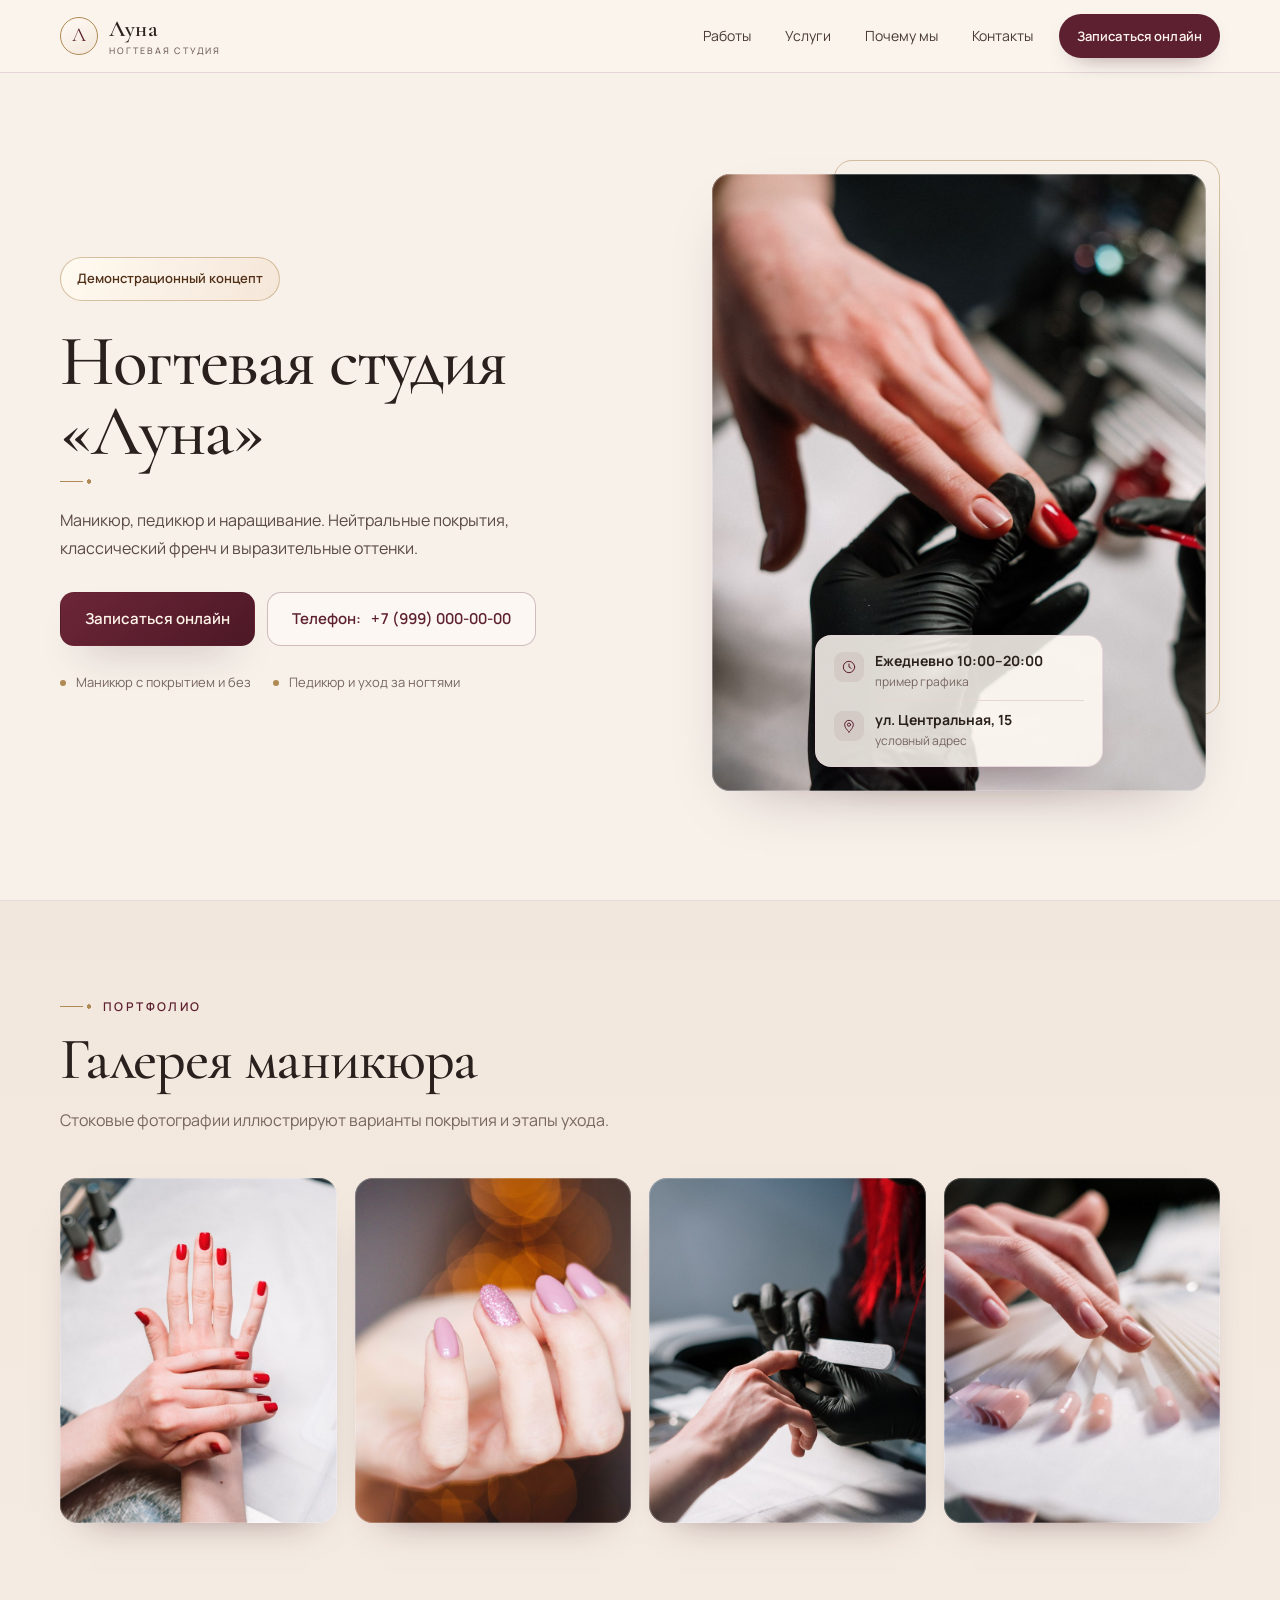
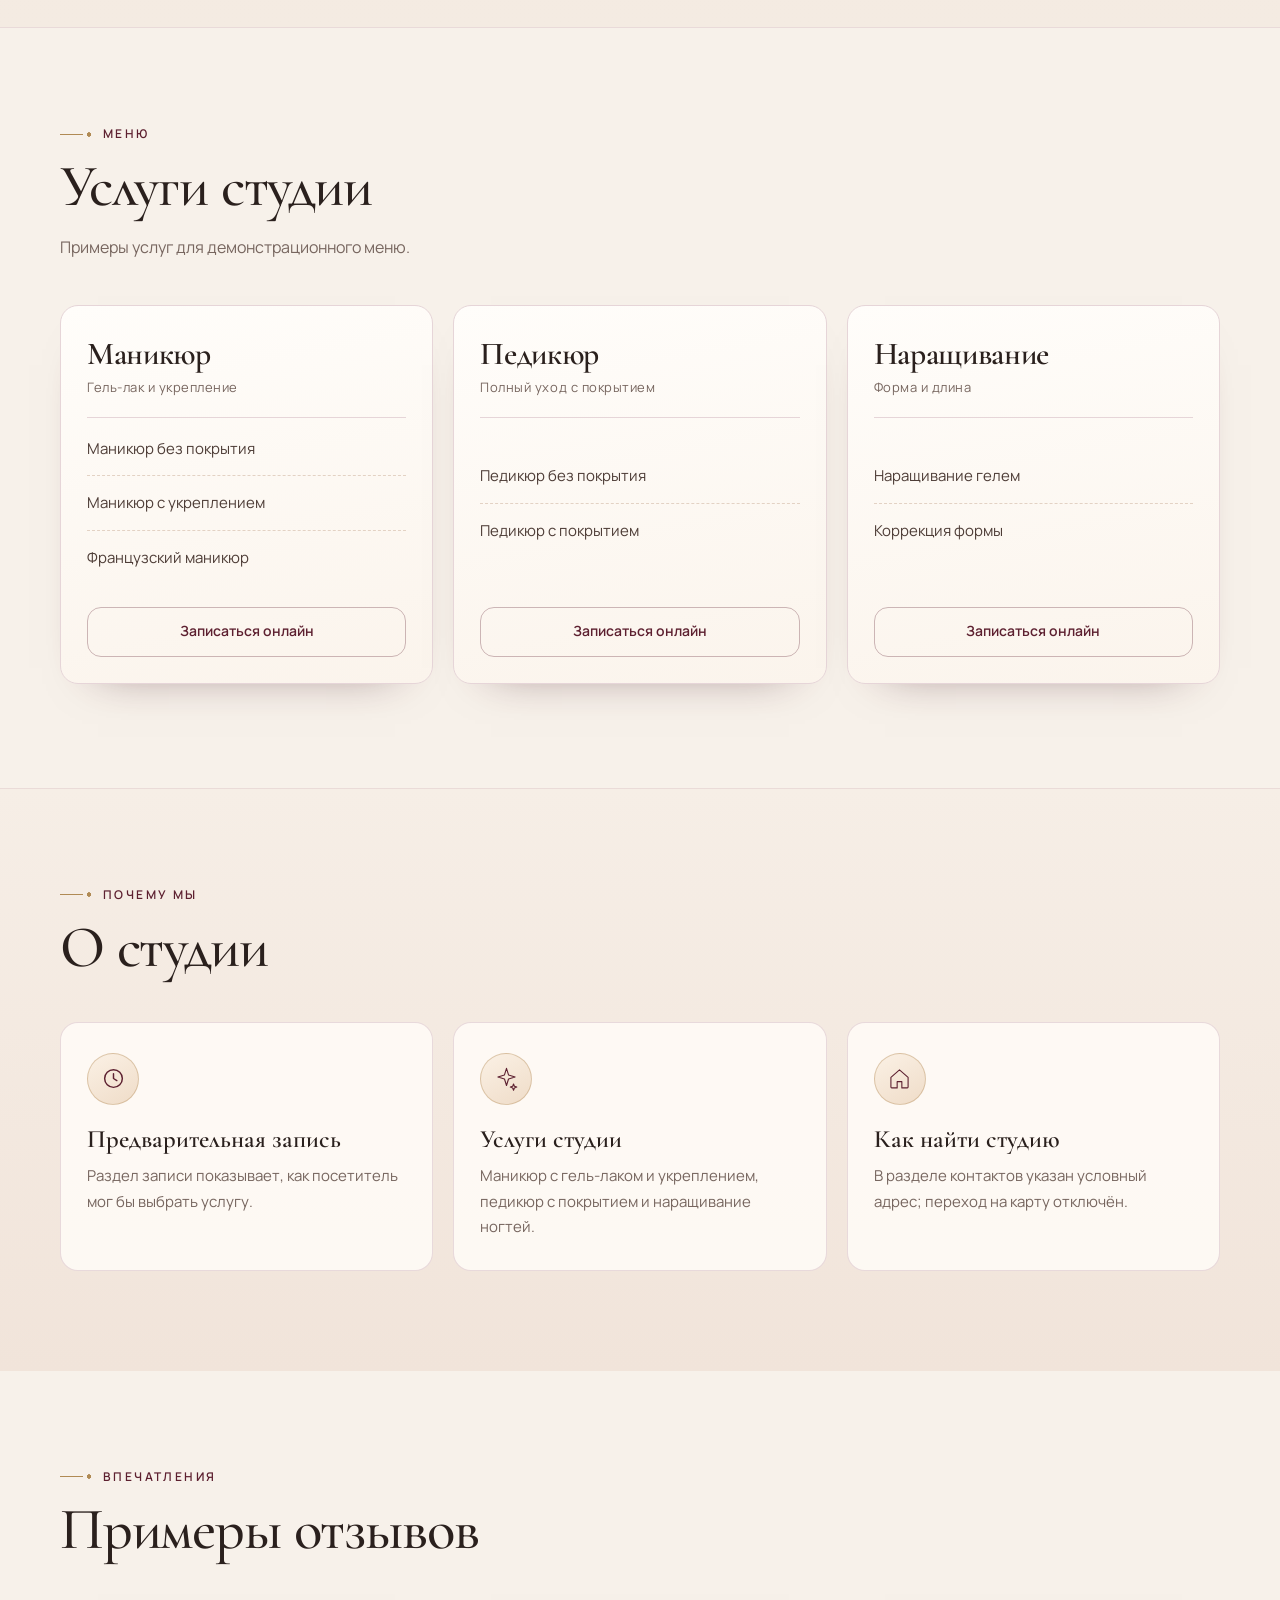
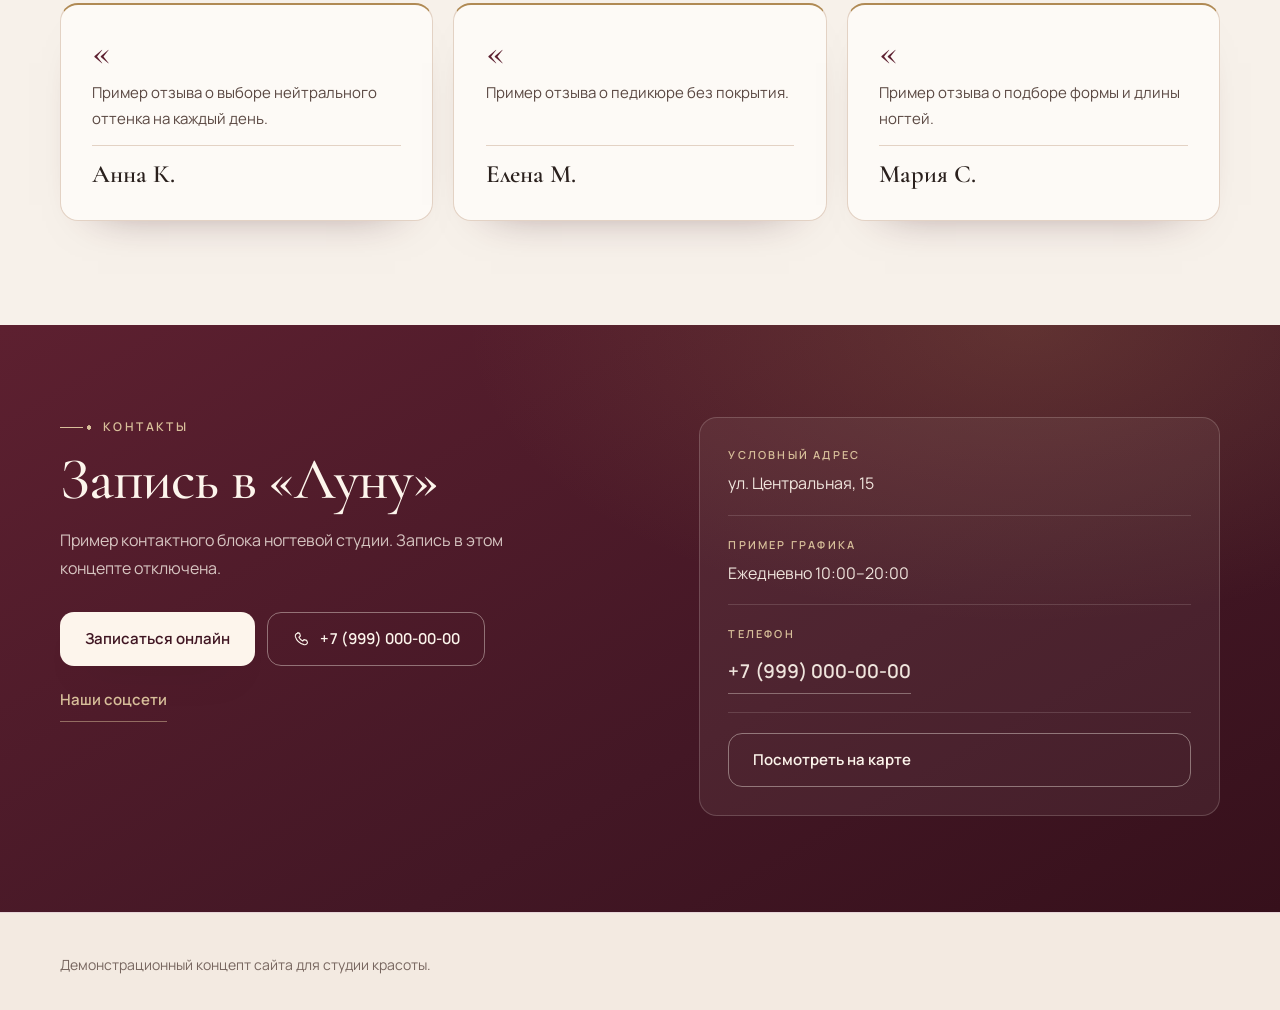
==== commit 3d1fde85: "Fix button contrast in beauty-salon-2" ====
--- a/beauty-salon-2/index.html
+++ b/beauty-salon-2/index.html
@@ -1 +1 @@
-<!DOCTYPE html><html lang="ru" data-type="place" data-radius="soft" data-buttons="solid"><head><meta charSet="utf-8"/><link rel="preconnect" href="/" crossorigin=""/><meta name="viewport" content="width=device-width, initial-scale=1"/><link rel="preload" href="/beauty-salon-2/images/hero.jpg" as="image"/><link rel="stylesheet" href="/beauty-salon-2/_next/static/chunks/16918jt11w20z.css" data-precedence="next"/><link rel="preload" as="script" fetchPriority="low" href="/beauty-salon-2/_next/static/chunks/0j1we3cwg31qe.js"/><script src="/beauty-salon-2/_next/static/chunks/355vcmy28hhsu.js" async=""></script><script src="/beauty-salon-2/_next/static/chunks/39_j1bdzreq0m.js" async=""></script><script src="/beauty-salon-2/_next/static/chunks/turbopack-1so9lqb7sadrl.js" async=""></script><script src="/beauty-salon-2/_next/static/chunks/3qfy96eoyh-ek.js" async=""></script><script src="/beauty-salon-2/_next/static/chunks/1cyo5ttg_rc5v.js" async=""></script><meta name="theme-color" content="#f5eee8"/><title>Луна — ногтевая студия | Портфолио</title><meta name="description" content="Демонстрационный концепт ногтевой студии «Луна»: маникюр, педикюр и наращивание."/><meta name="robots" content="noindex, nofollow"/><meta name="page-type" content="place"/><meta name="site-kind" content="other"/><meta name="page-kind" content="place"/><meta name="format-detection" content="telephone=no"/><meta property="og:title" content="Луна — ногтевая студия"/><meta property="og:description" content="Демонстрационный концепт сайта ногтевой студии."/><meta property="og:locale" content="ru_RU"/><meta property="og:type" content="website"/><meta name="twitter:card" content="summary"/><meta name="twitter:title" content="Луна — ногтевая студия"/><meta name="twitter:description" content="Демонстрационный концепт сайта ногтевой студии."/><link rel="icon" href="/beauty-salon-2/icon.svg"/><script src="/beauty-salon-2/_next/static/chunks/0cz1d0mv5g_q7.js" noModule=""></script></head><body><div hidden=""><!--$--><!--/$--></div><script type="application/ld+json">{"@context":"https://schema.org","@type":"WebPage","name":"Луна — ногтевая студия","description":"Портфолио: демонстрационный концепт сайта ногтевой студии.","inLanguage":"ru"}</script><header class="nav"><a class="skip-link" href="#main">К содержимому</a><div class="nav-inner"><a class="brand" href="#top" aria-label="Луна — ногтевая студия, наверх"><span class="brand-mark" aria-hidden="true">Л</span><span class="brand-text">Луна<small>ногтевая студия</small></span></a><nav class="nav-links" aria-label="Основная навигация"><a href="#works">Работы</a><a href="#services">Услуги</a><a href="#why">Почему мы</a><a href="#visit">Контакты</a></nav><button type="button" class="nav-cta">Записаться онлайн</button><div class="m-nav"><button type="button" id="mobile-menu-toggle" class="m-nav-toggle" aria-expanded="false" aria-controls="m-nav-panel" aria-label="Открыть меню навигации"><span class="m-nav-lines" aria-hidden="true"></span></button><div class="m-nav-panel" id="m-nav-panel" hidden=""><nav aria-label="Мобильная навигация"><a href="#works">Работы</a><a href="#services">Услуги</a><a href="#why">Почему мы</a><a href="#visit">Контакты</a></nav><button type="button" class="btn btn-primary">Записаться онлайн</button><button type="button" class="m-nav-phone">+7 (999) 000-00-00</button></div></div></div></header><main id="main"><section class="hero" id="top"><div class="wrap hero-grid"><div class="hero-copy"><p class="concept-badge">Демонстрационный концепт</p><h1>Ногтевая студия<br/>«Луна»</h1><p class="hero-offer">Маникюр, педикюр и наращивание. Нейтральные покрытия, классический френч и выразительные оттенки.</p><div class="hero-actions"><button type="button" class="btn btn-primary">Записаться онлайн</button><button type="button" class="btn btn-ghost"><span class="btn-phone-label">Телефон:</span>+7 (999) 000-00-00</button></div><ul class="hero-facts"><li>Маникюр с покрытием и без</li><li>Педикюр и уход за ногтями</li></ul></div><div class="hero-art"><div class="hero-frame"><img src="/beauty-salon-2/images/hero.jpg" alt="Нанесение покрытия на ногти" data-source="stand-in" data-subject="manicure"/></div><div class="hero-float"><span class="float-row"><span class="float-icon"><svg viewBox="0 0 24 24" aria-hidden="true" focusable="false"><circle cx="12" cy="12" r="8.5"></circle><path d="M12 7.5V12l3.2 2"></path></svg></span><span><b>Ежедневно 10:00–20:00</b><small>пример графика</small></span></span><span class="float-divider" aria-hidden="true"></span><span class="float-row"><span class="float-icon"><svg viewBox="0 0 24 24" aria-hidden="true" focusable="false"><path d="M12 21s6.5-5.9 6.5-11a6.5 6.5 0 1 0-13 0C5.5 15.1 12 21 12 21z"></path><circle cx="12" cy="10" r="2.4"></circle></svg></span><span><b>ул. Центральная, 15</b><small>условный адрес</small></span></span></div></div></div></section><section class="works" id="works"><div class="wrap"><div class="sec-head"><p class="eyebrow">Портфолио</p><h2>Галерея маникюра</h2><p class="sec-sub">Стоковые фотографии иллюстрируют варианты покрытия и этапы ухода.</p></div><div class="gallery"><figure class="shot"><img src="/beauty-salon-2/images/work-1.jpg" alt="Красный маникюр" data-source="stand-in" data-subject="Красный маникюр" loading="lazy"/></figure><figure class="shot"><img src="/beauty-salon-2/images/work-2.jpg" alt="Розовое покрытие на длинных ногтях" data-source="stand-in" data-subject="Розовое покрытие на длинных ногтях" loading="lazy"/></figure><figure class="shot"><img src="/beauty-salon-2/images/work-3.jpg" alt="Мастер обрабатывает край ногтя пилкой" data-source="stand-in" data-subject="Мастер обрабатывает край ногтя пилкой" loading="lazy"/></figure><figure class="shot"><img src="/beauty-salon-2/images/work-4.jpg" alt="Сравнение образцов покрытия" data-source="stand-in" data-subject="Сравнение образцов покрытия" loading="lazy"/></figure></div></div></section><section class="services" id="services"><div class="wrap"><div class="sec-head"><p class="eyebrow">Меню</p><h2>Услуги студии</h2><p class="sec-sub">Примеры услуг для демонстрационного меню.</p></div><div class="price-cards"><article class="price-card"><header class="price-card-head"><h3>Маникюр</h3><p>Гель-лак и укрепление</p></header><ul class="price-list"><li class="price-row"><span>Маникюр без покрытия</span></li><li class="price-row"><span>Маникюр с укреплением</span></li><li class="price-row"><span>Французский маникюр</span></li></ul><button type="button" class="btn btn-card">Записаться онлайн</button></article><article class="price-card"><header class="price-card-head"><h3>Педикюр</h3><p>Полный уход с покрытием</p></header><ul class="price-list"><li class="price-row"><span>Педикюр без покрытия</span></li><li class="price-row"><span>Педикюр с покрытием</span></li></ul><button type="button" class="btn btn-card">Записаться онлайн</button></article><article class="price-card"><header class="price-card-head"><h3>Наращивание</h3><p>Форма и длина</p></header><ul class="price-list"><li class="price-row"><span>Наращивание гелем</span></li><li class="price-row"><span>Коррекция формы</span></li></ul><button type="button" class="btn btn-card">Записаться онлайн</button></article></div></div></section><section class="why" id="why"><div class="wrap"><div class="sec-head"><p class="eyebrow">Почему мы</p><h2>О студии</h2></div><div class="why-grid"><article class="why-card"><span class="why-icon"><svg viewBox="0 0 24 24" aria-hidden="true" focusable="false"><circle cx="12" cy="12" r="8.5"></circle><path d="M12 7.5V12l3.2 2"></path></svg></span><h3>Предварительная запись</h3><p>Раздел записи показывает, как посетитель мог бы выбрать услугу.</p></article><article class="why-card"><span class="why-icon"><svg viewBox="0 0 32 32" aria-hidden="true" focusable="false"><path d="M16 3l2.6 8.4L27 14l-8.4 2.6L16 25l-2.6-8.4L5 14l8.4-2.6L16 3z"></path><path d="M25 23l1.1 3 3 1-3 1.1L25 31l-1.1-2.9-3-1.1 3-1L25 23z"></path></svg></span><h3>Услуги студии</h3><p>Маникюр с гель-лаком и укреплением, педикюр с покрытием и наращивание ногтей.</p></article><article class="why-card"><span class="why-icon"><svg viewBox="0 0 32 32" aria-hidden="true" focusable="false"><path d="M5 14.5L16 5l11 9.5V27a1 1 0 0 1-1 1h-7v-8h-6v8H6a1 1 0 0 1-1-1V14.5z"></path></svg></span><h3>Как найти студию</h3><p>В разделе контактов указан условный адрес; переход на карту отключён.</p></article></div></div></section><section class="reviews" id="reviews" aria-labelledby="reviews-title"><div class="wrap"><div class="sec-head"><p class="eyebrow">Впечатления</p><h2 id="reviews-title">Примеры отзывов</h2></div><ul class="review-grid"><li><article class="review-card"><span class="review-mark" aria-hidden="true">«</span><p>Пример отзыва о выборе нейтрального оттенка на каждый день.</p><div class="review-byline"><p class="review-author">Анна К.</p></div></article></li><li><article class="review-card"><span class="review-mark" aria-hidden="true">«</span><p>Пример отзыва о педикюре без покрытия.</p><div class="review-byline"><p class="review-author">Елена М.</p></div></article></li><li><article class="review-card"><span class="review-mark" aria-hidden="true">«</span><p>Пример отзыва о подборе формы и длины ногтей.</p><div class="review-byline"><p class="review-author">Мария С.</p></div></article></li></ul></div></section><section class="visit" id="visit"><div class="wrap visit-grid"><div class="visit-copy"><p class="eyebrow">Контакты</p><h2>Запись в «Луну»</h2><p class="visit-lead">Пример контактного блока ногтевой студии. Запись в этом концепте отключена.</p><div class="visit-actions"><button type="button" class="btn btn-light">Записаться онлайн</button><button type="button" class="btn btn-outline-light"><svg viewBox="0 0 24 24" aria-hidden="true" focusable="false"><path d="M7.6 3.5l2.6 1 1 3.6-2 1.6a12.8 12.8 0 0 0 5.1 5.1l1.6-2 3.6 1 1 2.6c.2.6 0 1.3-.5 1.8-1 1.1-2.4 1.6-3.9 1.3C10 18 6 14 4.5 8.9c-.3-1.5.2-2.9 1.3-3.9.5-.5 1.2-.7 1.8-.5z"></path></svg>+7 (999) 000-00-00</button></div><button type="button" class="link-arrow visit-community">Наши соцсети</button></div><div class="visit-card"><div class="visit-item"><span class="visit-label">Условный адрес</span><p>ул. Центральная, 15</p></div><div class="visit-item"><span class="visit-label">Пример графика</span><p>Ежедневно 10:00–20:00</p></div><div class="visit-item"><span class="visit-label">Телефон</span><p><button type="button" class="visit-phone">+7 (999) 000-00-00</button></p></div><button type="button" class="btn btn-outline-light visit-map">Посмотреть на карте</button></div></div></section></main><footer class="footer"><div class="wrap">Демонстрационный концепт сайта для студии красоты.</div></footer><div class="booking-toast"><p role="status" aria-live="polite" aria-atomic="true"></p></div><!--$--><!--/$--><script id="_R_">(globalThis["TURBOPACK"] || (globalThis["TURBOPACK"] = [])).push({"otherChunks":["static/chunks/0j1we3cwg31qe.js","static/chunks/355vcmy28hhsu.js","static/chunks/39_j1bdzreq0m.js"],"runtimeModuleIds":[94553]});</script><script src="/beauty-salon-2/_next/static/chunks/0j1we3cwg31qe.js" async=""></script><script>(self.__next_f=self.__next_f||[]).push([0])</script><script>self.__next_f.push([1,"1:\"$Sreact.fragment\"\n2:\"/beauty-salon-2/_next/static/chunks/3qfy96eoyh-ek.js\"\n3:I[39756,[\"$2\"],\"default\"]\n4:I[37457,[\"$2\"],\"default\"]\n6:\"/beauty-salon-2/_next/static/chunks/1cyo5ttg_rc5v.js\"\n7:\"DemoContactProvider\"\n8:I[52829,[\"$2\",\"$6\"],\"$7\"]\n9:\"DemoContactButton\"\na:I[52829,[\"$2\",\"$6\"],\"$9\"]\nb:I[23758,[\"$2\",\"$6\"],\"default\"]\n17:\"ViewportBoundary\"\n18:I[97367,[\"$2\"],\"$17\"]\n1a:\"MetadataBoundary\"\n1b:I[97367,[\"$2\"],\"$1a\"]\n1c:\"$Sreact.suspense\"\n1e:I[68027,[\"$2\"],\"default\",1]\n:HL[\"/beauty-salon-2/_next/static/chunks/16918jt11w20z.css\",\"style\"]\n:HC[\"/\",\"\"]\n:HL[\"/beauty-salon-2/images/hero.jpg\",\"image\"]\n5:[[\"children\",{\"s\":\"__PAGE__\",\"h\":512,\"d\":{\"r\":[\"$\",\"$1\",\"c\",{\"children\":[[\"$\",\"$L8\",null,{\"children\":[[\"$\",\"script\",null,{\"type\":\"application/ld+json\",\"dangerouslySetInnerHTML\":{\"__html\":\"{\\\"@context\\\":\\\"https://schema.org\\\",\\\"@type\\\":\\\"WebPage\\\",\\\"name\\\":\\\"Луна — ногтевая студия\\\",\\\"description\\\":\\\"Портфолио: демонстрационный концепт сайта ногтевой студии.\\\",\\\"inLanguage\\\":\\\"ru\\\"}\"}}],[\"$\",\"header\",null,{\"className\":\"nav\",\"children\":[[\"$\",\"a\",null,{\"className\":\"skip-link\",\"href\":\"#main\",\"children\":\"К содержимому\"}],[\"$\",\"div\",null,{\"className\":\"nav-inner\",\"children\":[[\"$\",\"a\",null,{\"className\":\"brand\",\"href\":\"#top\",\"aria-label\":\"Луна — ногтевая студия, наверх\",\"children\":[[\"$\",\"span\",null,{\"className\":\"brand-mark\",\"aria-hidden\":\"true\",\"children\":\"Л\"}],[\"$\",\"span\",null,{\"className\":\"brand-text\",\"children\":[\"Луна\",[\"$\",\"small\",null,{\"children\":\"ногтевая студия\"}]]}]]}],[\"$\",\"nav\",null,{\"className\":\"nav-links\",\"aria-label\":\"Основная навигация\",\"children\":[[\"$\",\"a\",null,{\"href\":\"#works\",\"children\":\"Работы\"}],[\"$\",\"a\",null,{\"href\":\"#services\",\"children\":\"Услуги\"}],[\"$\",\"a\",null,{\"href\":\"#why\",\"children\":\"Почему мы\"}],[\"$\",\"a\",null,{\"href\":\"#visit\",\"children\":\"Контакты\"}]]}],[\"$\",\"$La\",null,{\"className\":\"nav-cta\",\"children\":\"Записаться онлайн\"}],[\"$\",\"$Lb\",null,{}]]}]]}],[\"$\",\"main\",null,{\"id\":\"main\",\"children\":[[\"$\",\"section\",null,{\"className\":\"hero\",\"id\":\"top\",\"children\":[\"$\",\"div\",null,{\"className\":\"wrap hero-grid\",\"children\":[[\"$\",\"div\",null,{\"className\":\"hero-copy\",\"children\":[[\"$\",\"p\",null,{\"className\":\"concept-badge\",\"children\":\"Демонстрационный концепт\"}],[\"$\",\"h1\",null,{\"children\":[\"Ногтевая студия\",[\"$\",\"br\",null,{}],\"«Луна»\"]}],[\"$\",\"p\",null,{\"className\":\"hero-offer\",\"children\":\"Маникюр, педикюр и наращивание. Нейтральные покрытия, классический френч и выразительные оттенки.\"}],[\"$\",\"div\",null,{\"className\":\"hero-actions\",\"children\":[[\"$\",\"$La\",null,{\"className\":\"btn btn-primary\",\"children\":\"Записаться онлайн\"}],[\"$\",\"$La\",null,{\"className\":\"btn btn-ghost\",\"children\":[[\"$\",\"span\",null,{\"className\":\"btn-phone-label\",\"children\":\"Телефон:\"}],\"+7 (999) 000-00-00\"]}]]}],[\"$\",\"ul\",null,{\"className\":\"hero-facts\",\"children\":[[\"$\",\"li\",null,{\"children\":\"Маникюр с покрытием и без\"}],[\"$\",\"li\",null,{\"children\":\"Педикюр и уход за ногтями\"}]]}]]}],[\"$\",\"div\",null,{\"className\":\"hero-art\",\"children\":[[\"$\",\"div\",null,{\"className\":\"hero-frame\",\"children\":[\"$\",\"img\",null,{\"src\":\"/beauty-salon-2/images/hero.jpg\",\"alt\":\"Нанесение покрытия на ногти\",\"data-source\":\"stand-in\",\"data-subject\":\"manicure\"}]}],[\"$\",\"div\",null,{\"className\":\"hero-float\",\"children\":[[\"$\",\"span\",null,{\"className\":\"float-row\",\"children\":[[\"$\",\"span\",null,{\"className\":\"float-icon\",\"children\":[\"$\",\"svg\",null,{\"viewBox\":\"0 0 24 24\",\"aria-hidden\":\"true\",\"focusable\":\"false\",\"children\":[[\"$\",\"circle\",null,{\"cx\":\"12\",\"cy\":\"12\",\"r\":\"8.5\"}],[\"$\",\"path\",null,{\"d\":\"M12 7.5V12l3.2 2\"}]]}]}],[\"$\",\"span\",null,{\"children\":[[\"$\",\"b\",null,{\"children\":\"Ежедневно 10:00–20:00\"}],\"$Lc\"]}]]}],\"$Ld\",\"$Le\"]}]]}]]}]}],\"$Lf\",\"$L10\",\"$L11\",\"$L12\",\"$L13\"]}],\"$L14\"]}],[\"$L15\"],\"$L16\"]}],\"p\":false,\"v\":null}}]]\n0:{\"P\":null,\"c\":[\"\",\"\"],\"q\":\"\",\"i\":false,\"t\":{\"t\":{\"s\":\"\",\"h\":528,\"d\":{\"r\":[\"$\",\"$1\",\"c\",{\"children\":[[[\"$\",\"link\",\"0\",{\"rel\":\"stylesheet\",\"href\":\"/beauty-salon-2/_next/static/chunks/16918jt11w20z.css\",\"precedence\":\"next\",\"crossOrigin\":\"$undefined\",\"nonce\":\"$undefined\"}],[\"$\",\"script\",\"script-0\",{\"src\":\"/beauty-salon-2/_next/static/chunks/3qfy96eoyh-ek.js\",\"async\":true,\"nonce\":\"$undefined\"}]],[\"$\",\"html\",null,{\"lang\":\"ru\",\"data-type\":\"place\",\"data-radius\":\"soft\",\"data-buttons\":\"solid\",\"children\":[\"$\",\"body\",null,{\"children\":[\"$\",\"$L3\",null,{\"parallelRouterKey\":\"children\",\"error\":\"$undefined\",\"errorStyles\":\"$undefined\",\"errorScripts\":\"$undefined\",\"template\":[\"$\",\"$L4\",null,{}],\"templateStyles\":\"$undefined\",\"templateScripts\":\"$undefined\",\"notFound\":[[[\"$\",\"title\",null,{\"children\":\"404: This page could not be found.\"}],[\"$\",\"div\",null,{\"style\":{\"fontFamily\":\"system-ui,\\\"Segoe UI\\\",Roboto,Helvetica,Arial,sans-serif,\\\"Apple Color Emoji\\\",\\\"Segoe UI Emoji\\\"\",\"height\":\"100vh\",\"textAlign\":\"center\",\"display\":\"flex\",\"flexDirection\":\"column\",\"alignItems\":\"center\",\"justifyContent\":\"center\"},\"children\":[\"$\",\"div\",null,{\"children\":[[\"$\",\"style\",null,{\"dangerouslySetInnerHTML\":{\"__html\":\"body{color:#000;background:#fff;margin:0}.next-error-h1{border-right:1px solid rgba(0,0,0,.3)}@media (prefers-color-scheme:dark){body{color:#fff;background:#000}.next-error-h1{border-right:1px solid rgba(255,255,255,.3)}}\"}}],[\"$\",\"h1\",null,{\"className\":\"next-error-h1\",\"style\":{\"display\":\"inline-block\",\"margin\":\"0 20px 0 0\",\"padding\":\"0 23px 0 0\",\"fontSize\":24,\"fontWeight\":500,\"verticalAlign\":\"top\",\"lineHeight\":\"49px\"},\"children\":404}],[\"$\",\"div\",null,{\"style\":{\"display\":\"inline-block\"},\"children\":[\"$\",\"h2\",null,{\"style\":{\"fontSize\":14,\"fontWeight\":400,\"lineHeight\":\"49px\",\"margin\":0},\"children\":\"This page could not be found.\"}]}]]}]}]],[]],\"forbidden\":\"$undefined\",\"unauthorized\":\"$undefined\"}]}]}]]}],\"p\":false,\"v\":null},\"c\":\"$Q5\"},\"h\":{\"r\":[\"$\",\"$1\",\"h\",{\"children\":[null,[\"$\",\"$L18\",null,{\"children\":\"$L19\"}],[\"$\",\"$L1b\",null,{\"children\":[[\"$\",\"div\",null,{\"hidden\":true,\"children\":[\"$\",\"$1c\",null,{\"name\":\"Next.Metadata\",\"children\":\"$L1d\"}]}],null]}],null]}],\"p\":false,\"v\":null}},\"m\":\"$undefined\",\"G\":[\"$1e\",[[\"$\",\"link\",\"0\",{\"rel\":\"stylesheet\",\"href\":\"/beauty-salon-2/_next/static/chunks/16918jt11w20z.css\",\"precedence\":\"next\",\"crossOrigin\":\"$undefined\",\"nonce\":\"$undefined\"}]]],\"S\":true,\"r\":\"$undefined\",\"s\":\"$undefined\",\"a\":\"$undefined\",\"l\":\"$undefined\",\"p\":\"$undefined\",\"d\":\"$undefined\",\"b\":\"-v5m3d_3-fsRuZxja5BMs\"}\n1f:I[97367,[\"$2\"],\"OutletBoundary\"]\nc:[\"$\",\"small\",null,{\"children\":\"пример графика\"}]\nd:[\"$\",\"span\",null,{\"className\":\"float-divider\",\"aria-hidden\":\"true\"}]\ne:[\"$\",\"span\",null,{\"className\":\"float-row\",\"children\":[[\"$\",\"span\",null,{\"className\":\"float-icon\",\"children\":[\"$\",\"svg\",null,{\"viewBox\":\"0 0 24 24\",\"aria-hidden\":\"true\",\"focusable\":\"false\",\"children\":[[\"$\",\"path\",null,{\"d\":\"M12 21s6.5-5.9 6.5-11a6.5 6.5 0 1 0-13 0C5.5 15.1 12 21 12 21z\"}],[\"$\",\"circle\",null,{\"cx\":\"12\",\"cy\":\"10\",\"r\":\"2.4\"}]]}]}],[\"$\",\"span\",null,{\"children\":[[\"$\",\"b\",null,{\"children\":\"ул. Центральная, 15\"}],[\"$\",\"small\",null,{\"children\":\"условный адрес\"}]]}]]}]\nf:[\"$\",\"section\",null,{\"className\":\"works\",\"id\":\"works\",\"children\":[\"$\",\"div\",null,{\"className\":\"wrap\",\"children\":[[\"$\",\"div\",null,{\"className\":\"sec-head\",\"children\":[[\"$\",\"p\",null,{\"className\":\"eyebrow\",\"children\":\"Портфолио\"}],[\"$\",\"h2\",null,{\"children\":\"Галерея маникюра\"}],[\"$\",\"p\",null,{\"className\":\"sec-sub\",\"children\":\"Стоковые фотографии иллюстрируют варианты покрытия и этапы ухода.\"}]]}],[\"$\",\"div\",null,{\"className\":\"gallery\",\"children\":[[\"$\",\"figure\",\"work-1.jpg\",{\"className\":\"shot\",\"children\":[\"$\",\"img\",null,{\"src\":\"/beauty-salon-2/images/work-1.jpg\",\"alt\":\"Красный маникюр\",\"data-source\":\"stand-in\",\"data-subject\":\"Красный маникюр\",\"loading\":\"lazy\"}]}],[\"$\",\"figure\",\"work-2.jpg\",{\"className\":\"shot\",\"children\":[\"$\",\"img\",null,{\"src\":\"/beauty-salon-2/images/work-2.jpg\",\"alt\":\"Розовое покрытие на длинных ногтях\",\"data-source\":\"stand-in\",\"data-subject\":\"Розовое покрытие на длинных ногтях\",\"loading\":\"lazy\"}]}],[\"$\",\"figure\",\"work-3.jpg\",{\"className\":\"shot\",\"children\":[\"$\",\"img\",null,{\"src\":\"/beauty-salon-2/images/work-3.jpg\",\"alt\":\"Мастер обрабатывает край ногтя пилкой\",\"data-source\":\"stand-in\",\"data-subject\":\"Мастер обрабатывает край ногтя пилкой\",\"loading\":\"lazy\"}]}],[\"$\",\"figure\",\"work-4.jpg\",{\"className\":\"shot\",\"children\":[\"$\",\"img\",null,{\"src\":\"/beauty-salon-2/images/work-4.jpg\",\"alt\":\"Сравнение образцов покрытия\",\"data-source\":\"stand-in\",\"data-subject\":\"Сравнение образцов покрытия\",\"loading\":\"lazy\"}]}]]}]]}]}]\n10:[\"$\",\"section\",null,{\"className\":\"services\",\"id\":\"services\",\"children\":[\"$\",\"div\",null,{\"className\":\"wrap\",\"children\":[[\"$\",\"div\",null,{\"className\":\"sec-head\",\"children\":[[\"$\",\"p\",null,{\"className\":\"eyebrow\",\"children\":\"Меню\"}],[\"$\",\"h2\",null,{\"children\":\"Услуги студии\"}],[\"$\",\"p\",null,{\"className\":\"sec-sub\",\"children\":\"Примеры услуг для демонстрационного меню.\"}]]}],[\"$\",\"div\",null,{\"className\":\"price-cards\",\"children\":[[\"$\",\"article\",\"Маникюр\",{\"className\":\"price-card\",\"children\":[[\"$\",\"header\",null,{\"className\":\"price-card-head\",\"children\":[[\"$\",\"h3\",null,{\"children\":\"Маникюр\"}],[\"$\",\"p\",null,{\"children\":\"Гель-лак и укрепление\"}]]}],[\"$\",\"ul\",null,{\"className\":\"price-list\",\"children\":[[\"$\",\"li\",\"Маникюр без покрытия\",{\"className\":\"price-row\",\"children\":[\"$\",\"span\",null,{\"children\":\"Маникюр без покрытия\"}]}],[\"$\",\"li\",\"Маникюр с укреплением\",{\"className\":\"price-row\",\"children\":[\"$\",\"span\",null,{\"children\":\"Маникюр с укреплением\"}]}],[\"$\",\"li\",\"Французский маникюр\",{\"className\":\"price-row\",\"children\":[\"$\",\"span\",null,{\"children\":\"Французский маникюр\"}]}]]}],[\"$\",\"$La\",null,{\"className\":\"btn btn-card\",\"children\":\"Записаться онлайн\"}]]}],[\"$\",\"article\",\"Педикюр\",{\"className\":\"price-card\",\"children\":[[\"$\",\"header\",null,{\"className\":\"price-card-head\",\"children\":[[\"$\",\"h3\",null,{\"children\":\"Педикюр\"}],[\"$\",\"p\",null,{\"children\":\"Полный уход с покрытием\"}]]}],[\"$\",\"ul\",null,{\"className\":\"price-list\",\"children\":[[\"$\",\"li\",\"Педикюр без покрытия\",{\"className\":\"price-row\",\"children\":[\"$\",\"span\",null,{\"children\":\"Педикюр без покрытия\"}]}],[\"$\",\"li\",\"Педикюр с покрытием\",{\"className\":\"price-row\",\"children\":[\"$\",\"span\",null,{\"children\":\"Педикюр с покрытием\"}]}]]}],[\"$\",\"$La\",null,{\"className\":\"btn btn-card\",\"children\":\"Записаться онлайн\"}]]}],[\"$\",\"article\",\"Наращивание\",{\"className\":\"price-card\",\"children\":[[\"$\",\"header\",null,{\"className\":\"price-card-head\",\"children\":[[\"$\",\"h3\",null,{\"children\":\"Наращивание\"}],[\"$\",\"p\",null,{\"children\":\"Форма и длина\"}]]}],[\"$\",\"ul\",null,{\"className\":\"price-list\",\"children\":[[\"$\",\"li\",\"Наращивание гелем\",{\"className\":\"price-row\",\"children\":[\"$\",\"span\",null,{\"children\":\"Наращивание гелем\"}]}],[\"$\",\"li\",\"Коррекция формы\",{\"className\":\"price-row\",\"children\":[\"$\",\"span\",null,{\"children\":\"Коррекция формы\"}]}]]}],[\"$\",\"$La\",null,{\"className\":\"btn btn-card\",\"children\":\"Записаться онлайн\"}]]}]]}]]}]}]\n11:[\"$\",\"section\",null,{\"className\":\"why\",\"id\":\"why\",\"children\":[\"$\",\"div\",null,{\"className\":\"wrap\",\"children\":[[\"$\",\"div\",null,{\"className\":\"sec-head\",\"children\":[[\"$\",\"p\",null,{\"className\":\"eyebrow\",\"children\":\"Почему мы\"}],[\"$\",\"h2\",null,{\"children\":\"О студии\"}]]}],[\"$\",\"div\",null,{\"className\":\"why-grid\",\"children\":[[\"$\",\"article\",null,{\"className\":\"why-card\",\"children\":[[\"$\",\"span\",null,{\"className\":\"why-icon\",\"children\":[\"$\",\"svg\",null,{\"viewBox\":\"0 0 24 24\",\"aria-hidden\":\"true\",\"focusable\":\"false\",\"children\":[[\"$\",\"circle\",null,{\"cx\":\"12\",\"cy\":\"12\",\"r\":\"8.5\"}],[\"$\",\"path\",null,{\"d\":\"M12 7.5V12l3.2 2\"}]]}]}],[\"$\",\"h3\",null,{\"children\":\"Предварительная запись\"}],[\"$\",\"p\",null,{\"children\":\"Раздел записи показывает, как посетитель мог бы выбрать услугу.\"}]]}],[\"$\",\"article\",null,{\"className\":\"why-card\",\"children\":[[\"$\",\"span\",null,{\"className\":\"why-icon\",\"children\":[\"$\",\"svg\",null,{\"viewBox\":\"0 0 32 32\",\"aria-hidden\":\"true\",\"focusable\":\"false\",\"children\":[[\"$\",\"path\",null,{\"d\":\"M16 3l2.6 8.4L27 14l-8.4 2.6L16 25l-2.6-8.4L5 14l8.4-2.6L16 3z\"}],[\"$\",\"path\",null,{\"d\":\"M25 23l1.1 3 3 1-3 1.1L25 31l-1.1-2.9-3-1.1 3-1L25 23z\"}]]}]}],[\"$\",\"h3\",null,{\"children\":\"Услуги студии\"}],[\"$\",\"p\",null,{\"children\":\"Маникюр с гель-лаком и укреплением, педикюр с покрытием и наращивание ногтей.\"}]]}],[\"$\",\"article\",null,{\"className\":\"why-card\",\"children\":[[\"$\",\"span\",null,{\"className\":\"why-icon\",\"children\":[\"$\",\"svg\",null,{\"viewBox\":\"0 0 32 32\",\"aria-hidden\":\"true\",\"focusable\":\"false\",\"children\":[\"$\",\"path\",null,{\"d\":\"M5 14.5L16 5l11 9.5V27a1 1 0 0 1-1 1h-7v-8h-6v8H6a1 1 0 0 1-1-1V14.5z\"}]}]}],[\"$\",\"h3\",null,{\"children\":\"Как найти студию\"}],[\"$\",\"p\",null,{\"children\":\"В разделе контактов указан условный адрес; переход на карту отключён.\"}]]}]]}]]}]}]\n12:[\"$\",\"section\",null,{\"className\":\"reviews\",\"id\":\"reviews\",\"aria-labelledby\":\"reviews-title\",\"children\":[\"$\",\"div\",null,{\"className\":\"wrap\",\"children\":[[\"$\",\"div\",null,{\"className\":\"sec-head\",\"children\":[[\"$\",\"p\",null,{\"className\":\"eyebrow\",\"children\":\"Впечатления\"}],[\"$\",\"h2\",null,{\"id\":\"reviews-title\",\"children\":\"Примеры отзывов\"}]]}],[\"$\",\"ul\",null,{\"className\":\"review-grid\",\"children\":[[\"$\",\"li\",\"Анна К.\",{\"children\":[\"$\",\"article\",null,{\"className\":\"review-card\",\"children\":[[\"$\",\"span\",null,{\"className\":\"review-mark\",\"aria-hidden\":\"true\",\"children\":\"«\"}],[\"$\",\"p\",null,{\"children\":\"Пример отзыва о выборе нейтрального оттенка на каждый день.\"}],[\"$\",\"div\",null,{\"className\":\"review-byline\",\"children\":[\"$\",\"p\",null,{\"className\":\"review-author\",\"children\":\"Анна К.\"}]}]]}]}],[\"$\",\"li\",\"Елена М.\",{\"children\":[\"$\",\"article\",null,{\"className\":\"review-card\",\"children\":[[\"$\",\"span\",null,{\"className\":\"review-mark\",\"aria-hidden\":\"true\",\"children\":\"«\"}],[\"$\",\"p\",null,{\"children\":\"Пример отзыва о педикюре без покрытия.\"}],[\"$\",\"div\",null,{\"className\":\"review-byline\",\"children\":[\"$\",\"p\",null,{\"className\":\"review-author\",\"children\":\"Елена М.\"}]}]]}]}],[\"$\",\"li\",\"Мария С.\",{\"children\":[\"$\",\"article\",null,{\"className\":\"review-card\",\"children\":[[\"$\",\"span\",null,{\"className\":\"review-mark\",\"aria-hidden\":\"true\",\"children\":\"«\"}],[\"$\",\"p\",null,{\"children\":\"Пример отзыва о подборе формы и длины ногтей.\"}],[\"$\",\"div\",null,{\"className\":\"review-byline\",\"children\":[\"$\",\"p\",null,{\"className\":\"review-author\",\"children\":\"Мария С.\"}]}]]}]}]]}]]}]}]\n13:[\"$\",\"section\",null,{\"className\":\"visit\",\"id\":\"visit\",\"children\":[\"$\",\"div\",null,{\"className\":\"wrap visit-grid\",\"children\":[[\"$\",\"div\",null,{\"className\":\"visit-copy\",\"children\":[[\"$\",\"p\",null,{\"className\":\"eyebrow\",\"children\":\"Контакты\"}],[\"$\",\"h2\",null,{\"children\":\"Запись в «Луну»\"}],[\"$\",\"p\",null,{\"className\":\"visit-lead\",\"children\":\"Пример контактного блока ногтевой студии. Запись в этом концепте отключена.\"}],[\"$\",\"div\",null,{\"className\":\"visit-actions\",\"children\":[[\"$\",\"$La\",null,{\"className\":\"btn btn-light\",\"children\":\"Записаться онлайн\"}],[\"$\",\"$La\",null,{\"className\":\"btn btn-outline-light\",\"children\":[[\"$\",\"svg\",null,{\"viewBox\":\"0 0 24 24\",\"aria-hidden\":\"true\",\"focusable\":\"false\",\"children\":[\"$\",\"path\",null,{\"d\":\"M7.6 3.5l2.6 1 1 3.6-2 1.6a12.8 12.8 0 0 0 5.1 5.1l1.6-2 3.6 1 1 2.6c.2.6 0 1.3-.5 1.8-1 1.1-2.4 1.6-3.9 1.3C10 18 6 14 4.5 8.9c-.3-1.5.2-2.9 1.3-3.9.5-.5 1.2-.7 1.8-.5z\"}]}],\"+7 (999) 000-00-00\"]}]]}],[\"$\",\"$La\",null,{\"className\":\"link-arrow visit-community\",\"children\":\"Наши соцсети\"}]]}],[\"$\",\"div\",null,{\"className\":\"visit-card\",\"children\":[[\"$\",\"div\",null,{\"className\":\"visit-item\",\"children\":[[\"$\",\"span\",null,{\"className\":\"visit-label\",\"children\":\"Условный адрес\"}],[\"$\",\"p\",null,{\"children\":\"ул. Центральная, 15\"}]]}],[\"$\",\"div\",null,{\"className\":\"visit-item\",\"children\":[[\"$\",\"span\",null,{\"className\":\"visit-label\",\"children\":\"Пример графика\"}],[\"$\",\"p\",null,{\"children\":\"Ежедневно 10:00–20:00\"}]]}],[\"$\",\"div\",null,{\"className\":\"visit-item\",\"children\":[[\"$\",\"span\",null,{\"className\":\"visit-label\",\"children\":\"Телефон\"}],[\"$\",\"p\",null,{\"children\":[\"$\",\"$La\",null,{\"className\":\"visit-phone\",\"children\":\"+7 (999) 000-00-00\"}]}]]}],[\"$\",\"$La\",null,{\"className\":\"btn btn-outline-light visit-map\",\"children\":\"Посмотреть на карте\"}]]}]]}]}]\n14:[\"$\",\"footer\",null,{\"className\":\"footer\",\"children\":[\"$\",\"div\",null,{\"className\":\"wrap\",\"children\":\"Демонстрационный концепт сайта для студии красоты.\"}]}]\n15:[\"$\",\"script\",\"script-0\",{\"src\":\"/beauty-salon-2/_next/static/chunks/1cyo5ttg_rc5v.js\",\"async\":true,\"nonce\":\"$undefined\"}]\n16:[\"$\",\"$L1f\",null,{\"children\":[\"$\",\"$1c\",null,{\"name\":\"Next.MetadataOutlet\",\"children\":\"$@20\"}]}]\n19:[[\"$\",\"meta\",\"0\",{\"charSet\":\"utf-8\"}],[\"$\",\"meta\",\"1\",{\"name\":\"viewport\",\"content\":\"width=device-width, initial-scale=1\"}],[\"$\",\"meta\",\"2\",{\"name\":\"theme-color\",\"content\":\"#f5eee8\"}]]\n21:I[27201,[\"$2\"],\"IconMark\"]\n1d:[[\"$\",\"title\",\"0\",{\"children\":\"Луна — ногтевая студия | Портфолио\"}],[\"$\",\"meta\",\"1\",{\"name\":\"description\",\"content\":\"Демонстрационный концепт ногтевой студии «Луна»: маникюр, педикюр и наращивание.\"}],[\"$\",\"meta\",\"2\",{\"name\":\"robots\",\"content\":\"noindex, nofollow\"}],[\"$\",\"meta\",\"3\",{\"name\":\"page-type\",\"content\":\"place\"}],[\"$\",\"meta\",\"4\",{\"name\":\"site-kind\",\"content\":\"other\"}],[\"$\",\"meta\",\"5\",{\"name\":\"page-kind\",\"content\":\"place\"}],[\"$\",\"meta\",\"6\",{\"name\":\"format-detection\",\"content\":\"telephone=no\"}],[\"$\",\"meta\",\"7\",{\"property\":\"og:title\",\"content\":\"Луна — ногтевая студия\"}],[\"$\",\"meta\",\"8\",{\"property\":\"og:description\",\"content\":\"Демонстрационный концепт сайта ногтевой студии.\"}],[\"$\",\"meta\",\"9\",{\"property\":\"og:locale\",\"content\":\"ru_RU\"}],[\"$\",\"meta\",\"10\",{\"property\":\"og:type\",\"content\":\"website\"}],[\"$\",\"meta\",\"11\",{\"name\":\"twitter:card\",\"content\":\"summary\"}],[\"$\",\"meta\",\"12\",{\"name\":\"twitter:title\",\"content\":\"Луна — ногтевая студия\"}],[\"$\",\"meta\",\"13\",{\"name\":\"twitter:description\",\"content\":\"Демонстрационный концепт сайта ногтевой студии.\"}],[\"$\",\"link\",\"14\",{\"rel\":\"icon\",\"href\":\"/beauty-salon-2/icon.svg\"}],[\"$\",\"$L21\",\"15\",{}]]\n20:null\n"])</script></body></html>+<!DOCTYPE html><html lang="ru" data-type="place" data-radius="soft" data-buttons="solid"><head><meta charSet="utf-8"/><link rel="preconnect" href="/" crossorigin=""/><meta name="viewport" content="width=device-width, initial-scale=1"/><link rel="preload" href="/beauty-salon-2/images/hero.jpg" as="image"/><link rel="stylesheet" href="/beauty-salon-2/_next/static/chunks/199-3a573zyj2.css" data-precedence="next"/><link rel="preload" as="script" fetchPriority="low" href="/beauty-salon-2/_next/static/chunks/0j1we3cwg31qe.js"/><script src="/beauty-salon-2/_next/static/chunks/355vcmy28hhsu.js" async=""></script><script src="/beauty-salon-2/_next/static/chunks/39_j1bdzreq0m.js" async=""></script><script src="/beauty-salon-2/_next/static/chunks/turbopack-1so9lqb7sadrl.js" async=""></script><script src="/beauty-salon-2/_next/static/chunks/3qfy96eoyh-ek.js" async=""></script><script src="/beauty-salon-2/_next/static/chunks/1cyo5ttg_rc5v.js" async=""></script><meta name="theme-color" content="#f5eee8"/><title>Луна — ногтевая студия | Портфолио</title><meta name="description" content="Демонстрационный концепт ногтевой студии «Луна»: маникюр, педикюр и наращивание."/><meta name="robots" content="noindex, nofollow"/><meta name="page-type" content="place"/><meta name="site-kind" content="other"/><meta name="page-kind" content="place"/><meta name="format-detection" content="telephone=no"/><meta property="og:title" content="Луна — ногтевая студия"/><meta property="og:description" content="Демонстрационный концепт сайта ногтевой студии."/><meta property="og:locale" content="ru_RU"/><meta property="og:type" content="website"/><meta name="twitter:card" content="summary"/><meta name="twitter:title" content="Луна — ногтевая студия"/><meta name="twitter:description" content="Демонстрационный концепт сайта ногтевой студии."/><link rel="icon" href="/beauty-salon-2/icon.svg"/><script src="/beauty-salon-2/_next/static/chunks/0cz1d0mv5g_q7.js" noModule=""></script></head><body><div hidden=""><!--$--><!--/$--></div><script type="application/ld+json">{"@context":"https://schema.org","@type":"WebPage","name":"Луна — ногтевая студия","description":"Портфолио: демонстрационный концепт сайта ногтевой студии.","inLanguage":"ru"}</script><header class="nav"><a class="skip-link" href="#main">К содержимому</a><div class="nav-inner"><a class="brand" href="#top" aria-label="Луна — ногтевая студия, наверх"><span class="brand-mark" aria-hidden="true">Л</span><span class="brand-text">Луна<small>ногтевая студия</small></span></a><nav class="nav-links" aria-label="Основная навигация"><a href="#works">Работы</a><a href="#services">Услуги</a><a href="#why">Почему мы</a><a href="#visit">Контакты</a></nav><button type="button" class="nav-cta">Записаться онлайн</button><div class="m-nav"><button type="button" id="mobile-menu-toggle" class="m-nav-toggle" aria-expanded="false" aria-controls="m-nav-panel" aria-label="Открыть меню навигации"><span class="m-nav-lines" aria-hidden="true"></span></button><div class="m-nav-panel" id="m-nav-panel" hidden=""><nav aria-label="Мобильная навигация"><a href="#works">Работы</a><a href="#services">Услуги</a><a href="#why">Почему мы</a><a href="#visit">Контакты</a></nav><button type="button" class="btn btn-primary">Записаться онлайн</button><button type="button" class="m-nav-phone">+7 (999) 000-00-00</button></div></div></div></header><main id="main"><section class="hero" id="top"><div class="wrap hero-grid"><div class="hero-copy"><p class="concept-badge">Демонстрационный концепт</p><h1>Ногтевая студия<br/>«Луна»</h1><p class="hero-offer">Маникюр, педикюр и наращивание. Нейтральные покрытия, классический френч и выразительные оттенки.</p><div class="hero-actions"><button type="button" class="btn btn-primary">Записаться онлайн</button><button type="button" class="btn btn-ghost"><span class="btn-phone-label">Телефон:</span>+7 (999) 000-00-00</button></div><ul class="hero-facts"><li>Маникюр с покрытием и без</li><li>Педикюр и уход за ногтями</li></ul></div><div class="hero-art"><div class="hero-frame"><img src="/beauty-salon-2/images/hero.jpg" alt="Нанесение покрытия на ногти" data-source="stand-in" data-subject="manicure"/></div><div class="hero-float"><span class="float-row"><span class="float-icon"><svg viewBox="0 0 24 24" aria-hidden="true" focusable="false"><circle cx="12" cy="12" r="8.5"></circle><path d="M12 7.5V12l3.2 2"></path></svg></span><span><b>Ежедневно 10:00–20:00</b><small>пример графика</small></span></span><span class="float-divider" aria-hidden="true"></span><span class="float-row"><span class="float-icon"><svg viewBox="0 0 24 24" aria-hidden="true" focusable="false"><path d="M12 21s6.5-5.9 6.5-11a6.5 6.5 0 1 0-13 0C5.5 15.1 12 21 12 21z"></path><circle cx="12" cy="10" r="2.4"></circle></svg></span><span><b>ул. Центральная, 15</b><small>условный адрес</small></span></span></div></div></div></section><section class="works" id="works"><div class="wrap"><div class="sec-head"><p class="eyebrow">Портфолио</p><h2>Галерея маникюра</h2><p class="sec-sub">Стоковые фотографии иллюстрируют варианты покрытия и этапы ухода.</p></div><div class="gallery"><figure class="shot"><img src="/beauty-salon-2/images/work-1.jpg" alt="Красный маникюр" data-source="stand-in" data-subject="Красный маникюр" loading="lazy"/></figure><figure class="shot"><img src="/beauty-salon-2/images/work-2.jpg" alt="Розовое покрытие на длинных ногтях" data-source="stand-in" data-subject="Розовое покрытие на длинных ногтях" loading="lazy"/></figure><figure class="shot"><img src="/beauty-salon-2/images/work-3.jpg" alt="Мастер обрабатывает край ногтя пилкой" data-source="stand-in" data-subject="Мастер обрабатывает край ногтя пилкой" loading="lazy"/></figure><figure class="shot"><img src="/beauty-salon-2/images/work-4.jpg" alt="Сравнение образцов покрытия" data-source="stand-in" data-subject="Сравнение образцов покрытия" loading="lazy"/></figure></div></div></section><section class="services" id="services"><div class="wrap"><div class="sec-head"><p class="eyebrow">Меню</p><h2>Услуги студии</h2><p class="sec-sub">Примеры услуг для демонстрационного меню.</p></div><div class="price-cards"><article class="price-card"><header class="price-card-head"><h3>Маникюр</h3><p>Гель-лак и укрепление</p></header><ul class="price-list"><li class="price-row"><span>Маникюр без покрытия</span></li><li class="price-row"><span>Маникюр с укреплением</span></li><li class="price-row"><span>Французский маникюр</span></li></ul><button type="button" class="btn btn-card">Записаться онлайн</button></article><article class="price-card"><header class="price-card-head"><h3>Педикюр</h3><p>Полный уход с покрытием</p></header><ul class="price-list"><li class="price-row"><span>Педикюр без покрытия</span></li><li class="price-row"><span>Педикюр с покрытием</span></li></ul><button type="button" class="btn btn-card">Записаться онлайн</button></article><article class="price-card"><header class="price-card-head"><h3>Наращивание</h3><p>Форма и длина</p></header><ul class="price-list"><li class="price-row"><span>Наращивание гелем</span></li><li class="price-row"><span>Коррекция формы</span></li></ul><button type="button" class="btn btn-card">Записаться онлайн</button></article></div></div></section><section class="why" id="why"><div class="wrap"><div class="sec-head"><p class="eyebrow">Почему мы</p><h2>О студии</h2></div><div class="why-grid"><article class="why-card"><span class="why-icon"><svg viewBox="0 0 24 24" aria-hidden="true" focusable="false"><circle cx="12" cy="12" r="8.5"></circle><path d="M12 7.5V12l3.2 2"></path></svg></span><h3>Предварительная запись</h3><p>Раздел записи показывает, как посетитель мог бы выбрать услугу.</p></article><article class="why-card"><span class="why-icon"><svg viewBox="0 0 32 32" aria-hidden="true" focusable="false"><path d="M16 3l2.6 8.4L27 14l-8.4 2.6L16 25l-2.6-8.4L5 14l8.4-2.6L16 3z"></path><path d="M25 23l1.1 3 3 1-3 1.1L25 31l-1.1-2.9-3-1.1 3-1L25 23z"></path></svg></span><h3>Услуги студии</h3><p>Маникюр с гель-лаком и укреплением, педикюр с покрытием и наращивание ногтей.</p></article><article class="why-card"><span class="why-icon"><svg viewBox="0 0 32 32" aria-hidden="true" focusable="false"><path d="M5 14.5L16 5l11 9.5V27a1 1 0 0 1-1 1h-7v-8h-6v8H6a1 1 0 0 1-1-1V14.5z"></path></svg></span><h3>Как найти студию</h3><p>В разделе контактов указан условный адрес; переход на карту отключён.</p></article></div></div></section><section class="reviews" id="reviews" aria-labelledby="reviews-title"><div class="wrap"><div class="sec-head"><p class="eyebrow">Впечатления</p><h2 id="reviews-title">Примеры отзывов</h2></div><ul class="review-grid"><li><article class="review-card"><span class="review-mark" aria-hidden="true">«</span><p>Пример отзыва о выборе нейтрального оттенка на каждый день.</p><div class="review-byline"><p class="review-author">Анна К.</p></div></article></li><li><article class="review-card"><span class="review-mark" aria-hidden="true">«</span><p>Пример отзыва о педикюре без покрытия.</p><div class="review-byline"><p class="review-author">Елена М.</p></div></article></li><li><article class="review-card"><span class="review-mark" aria-hidden="true">«</span><p>Пример отзыва о подборе формы и длины ногтей.</p><div class="review-byline"><p class="review-author">Мария С.</p></div></article></li></ul></div></section><section class="visit" id="visit"><div class="wrap visit-grid"><div class="visit-copy"><p class="eyebrow">Контакты</p><h2>Запись в «Луну»</h2><p class="visit-lead">Пример контактного блока ногтевой студии. Запись в этом концепте отключена.</p><div class="visit-actions"><button type="button" class="btn btn-light">Записаться онлайн</button><button type="button" class="btn btn-outline-light"><svg viewBox="0 0 24 24" aria-hidden="true" focusable="false"><path d="M7.6 3.5l2.6 1 1 3.6-2 1.6a12.8 12.8 0 0 0 5.1 5.1l1.6-2 3.6 1 1 2.6c.2.6 0 1.3-.5 1.8-1 1.1-2.4 1.6-3.9 1.3C10 18 6 14 4.5 8.9c-.3-1.5.2-2.9 1.3-3.9.5-.5 1.2-.7 1.8-.5z"></path></svg>+7 (999) 000-00-00</button></div><button type="button" class="link-arrow visit-community">Наши соцсети</button></div><div class="visit-card"><div class="visit-item"><span class="visit-label">Условный адрес</span><p>ул. Центральная, 15</p></div><div class="visit-item"><span class="visit-label">Пример графика</span><p>Ежедневно 10:00–20:00</p></div><div class="visit-item"><span class="visit-label">Телефон</span><p><button type="button" class="visit-phone">+7 (999) 000-00-00</button></p></div><button type="button" class="btn btn-outline-light visit-map">Посмотреть на карте</button></div></div></section></main><footer class="footer"><div class="wrap">Демонстрационный концепт сайта для студии красоты.</div></footer><div class="booking-toast"><p role="status" aria-live="polite" aria-atomic="true"></p></div><!--$--><!--/$--><script id="_R_">(globalThis["TURBOPACK"] || (globalThis["TURBOPACK"] = [])).push({"otherChunks":["static/chunks/0j1we3cwg31qe.js","static/chunks/355vcmy28hhsu.js","static/chunks/39_j1bdzreq0m.js"],"runtimeModuleIds":[94553]});</script><script src="/beauty-salon-2/_next/static/chunks/0j1we3cwg31qe.js" async=""></script><script>(self.__next_f=self.__next_f||[]).push([0])</script><script>self.__next_f.push([1,"1:\"$Sreact.fragment\"\n2:\"/beauty-salon-2/_next/static/chunks/3qfy96eoyh-ek.js\"\n3:I[39756,[\"$2\"],\"default\"]\n4:I[37457,[\"$2\"],\"default\"]\n6:\"/beauty-salon-2/_next/static/chunks/1cyo5ttg_rc5v.js\"\n7:\"DemoContactProvider\"\n8:I[52829,[\"$2\",\"$6\"],\"$7\"]\n9:\"DemoContactButton\"\na:I[52829,[\"$2\",\"$6\"],\"$9\"]\nb:I[23758,[\"$2\",\"$6\"],\"default\"]\n17:\"ViewportBoundary\"\n18:I[97367,[\"$2\"],\"$17\"]\n1a:\"MetadataBoundary\"\n1b:I[97367,[\"$2\"],\"$1a\"]\n1c:\"$Sreact.suspense\"\n1e:I[68027,[\"$2\"],\"default\",1]\n:HL[\"/beauty-salon-2/_next/static/chunks/199-3a573zyj2.css\",\"style\"]\n:HC[\"/\",\"\"]\n:HL[\"/beauty-salon-2/images/hero.jpg\",\"image\"]\n5:[[\"children\",{\"s\":\"__PAGE__\",\"h\":512,\"d\":{\"r\":[\"$\",\"$1\",\"c\",{\"children\":[[\"$\",\"$L8\",null,{\"children\":[[\"$\",\"script\",null,{\"type\":\"application/ld+json\",\"dangerouslySetInnerHTML\":{\"__html\":\"{\\\"@context\\\":\\\"https://schema.org\\\",\\\"@type\\\":\\\"WebPage\\\",\\\"name\\\":\\\"Луна — ногтевая студия\\\",\\\"description\\\":\\\"Портфолио: демонстрационный концепт сайта ногтевой студии.\\\",\\\"inLanguage\\\":\\\"ru\\\"}\"}}],[\"$\",\"header\",null,{\"className\":\"nav\",\"children\":[[\"$\",\"a\",null,{\"className\":\"skip-link\",\"href\":\"#main\",\"children\":\"К содержимому\"}],[\"$\",\"div\",null,{\"className\":\"nav-inner\",\"children\":[[\"$\",\"a\",null,{\"className\":\"brand\",\"href\":\"#top\",\"aria-label\":\"Луна — ногтевая студия, наверх\",\"children\":[[\"$\",\"span\",null,{\"className\":\"brand-mark\",\"aria-hidden\":\"true\",\"children\":\"Л\"}],[\"$\",\"span\",null,{\"className\":\"brand-text\",\"children\":[\"Луна\",[\"$\",\"small\",null,{\"children\":\"ногтевая студия\"}]]}]]}],[\"$\",\"nav\",null,{\"className\":\"nav-links\",\"aria-label\":\"Основная навигация\",\"children\":[[\"$\",\"a\",null,{\"href\":\"#works\",\"children\":\"Работы\"}],[\"$\",\"a\",null,{\"href\":\"#services\",\"children\":\"Услуги\"}],[\"$\",\"a\",null,{\"href\":\"#why\",\"children\":\"Почему мы\"}],[\"$\",\"a\",null,{\"href\":\"#visit\",\"children\":\"Контакты\"}]]}],[\"$\",\"$La\",null,{\"className\":\"nav-cta\",\"children\":\"Записаться онлайн\"}],[\"$\",\"$Lb\",null,{}]]}]]}],[\"$\",\"main\",null,{\"id\":\"main\",\"children\":[[\"$\",\"section\",null,{\"className\":\"hero\",\"id\":\"top\",\"children\":[\"$\",\"div\",null,{\"className\":\"wrap hero-grid\",\"children\":[[\"$\",\"div\",null,{\"className\":\"hero-copy\",\"children\":[[\"$\",\"p\",null,{\"className\":\"concept-badge\",\"children\":\"Демонстрационный концепт\"}],[\"$\",\"h1\",null,{\"children\":[\"Ногтевая студия\",[\"$\",\"br\",null,{}],\"«Луна»\"]}],[\"$\",\"p\",null,{\"className\":\"hero-offer\",\"children\":\"Маникюр, педикюр и наращивание. Нейтральные покрытия, классический френч и выразительные оттенки.\"}],[\"$\",\"div\",null,{\"className\":\"hero-actions\",\"children\":[[\"$\",\"$La\",null,{\"className\":\"btn btn-primary\",\"children\":\"Записаться онлайн\"}],[\"$\",\"$La\",null,{\"className\":\"btn btn-ghost\",\"children\":[[\"$\",\"span\",null,{\"className\":\"btn-phone-label\",\"children\":\"Телефон:\"}],\"+7 (999) 000-00-00\"]}]]}],[\"$\",\"ul\",null,{\"className\":\"hero-facts\",\"children\":[[\"$\",\"li\",null,{\"children\":\"Маникюр с покрытием и без\"}],[\"$\",\"li\",null,{\"children\":\"Педикюр и уход за ногтями\"}]]}]]}],[\"$\",\"div\",null,{\"className\":\"hero-art\",\"children\":[[\"$\",\"div\",null,{\"className\":\"hero-frame\",\"children\":[\"$\",\"img\",null,{\"src\":\"/beauty-salon-2/images/hero.jpg\",\"alt\":\"Нанесение покрытия на ногти\",\"data-source\":\"stand-in\",\"data-subject\":\"manicure\"}]}],[\"$\",\"div\",null,{\"className\":\"hero-float\",\"children\":[[\"$\",\"span\",null,{\"className\":\"float-row\",\"children\":[[\"$\",\"span\",null,{\"className\":\"float-icon\",\"children\":[\"$\",\"svg\",null,{\"viewBox\":\"0 0 24 24\",\"aria-hidden\":\"true\",\"focusable\":\"false\",\"children\":[[\"$\",\"circle\",null,{\"cx\":\"12\",\"cy\":\"12\",\"r\":\"8.5\"}],[\"$\",\"path\",null,{\"d\":\"M12 7.5V12l3.2 2\"}]]}]}],[\"$\",\"span\",null,{\"children\":[[\"$\",\"b\",null,{\"children\":\"Ежедневно 10:00–20:00\"}],\"$Lc\"]}]]}],\"$Ld\",\"$Le\"]}]]}]]}]}],\"$Lf\",\"$L10\",\"$L11\",\"$L12\",\"$L13\"]}],\"$L14\"]}],[\"$L15\"],\"$L16\"]}],\"p\":false,\"v\":null}}]]\n0:{\"P\":null,\"c\":[\"\",\"\"],\"q\":\"\",\"i\":false,\"t\":{\"t\":{\"s\":\"\",\"h\":528,\"d\":{\"r\":[\"$\",\"$1\",\"c\",{\"children\":[[[\"$\",\"link\",\"0\",{\"rel\":\"stylesheet\",\"href\":\"/beauty-salon-2/_next/static/chunks/199-3a573zyj2.css\",\"precedence\":\"next\",\"crossOrigin\":\"$undefined\",\"nonce\":\"$undefined\"}],[\"$\",\"script\",\"script-0\",{\"src\":\"/beauty-salon-2/_next/static/chunks/3qfy96eoyh-ek.js\",\"async\":true,\"nonce\":\"$undefined\"}]],[\"$\",\"html\",null,{\"lang\":\"ru\",\"data-type\":\"place\",\"data-radius\":\"soft\",\"data-buttons\":\"solid\",\"children\":[\"$\",\"body\",null,{\"children\":[\"$\",\"$L3\",null,{\"parallelRouterKey\":\"children\",\"error\":\"$undefined\",\"errorStyles\":\"$undefined\",\"errorScripts\":\"$undefined\",\"template\":[\"$\",\"$L4\",null,{}],\"templateStyles\":\"$undefined\",\"templateScripts\":\"$undefined\",\"notFound\":[[[\"$\",\"title\",null,{\"children\":\"404: This page could not be found.\"}],[\"$\",\"div\",null,{\"style\":{\"fontFamily\":\"system-ui,\\\"Segoe UI\\\",Roboto,Helvetica,Arial,sans-serif,\\\"Apple Color Emoji\\\",\\\"Segoe UI Emoji\\\"\",\"height\":\"100vh\",\"textAlign\":\"center\",\"display\":\"flex\",\"flexDirection\":\"column\",\"alignItems\":\"center\",\"justifyContent\":\"center\"},\"children\":[\"$\",\"div\",null,{\"children\":[[\"$\",\"style\",null,{\"dangerouslySetInnerHTML\":{\"__html\":\"body{color:#000;background:#fff;margin:0}.next-error-h1{border-right:1px solid rgba(0,0,0,.3)}@media (prefers-color-scheme:dark){body{color:#fff;background:#000}.next-error-h1{border-right:1px solid rgba(255,255,255,.3)}}\"}}],[\"$\",\"h1\",null,{\"className\":\"next-error-h1\",\"style\":{\"display\":\"inline-block\",\"margin\":\"0 20px 0 0\",\"padding\":\"0 23px 0 0\",\"fontSize\":24,\"fontWeight\":500,\"verticalAlign\":\"top\",\"lineHeight\":\"49px\"},\"children\":404}],[\"$\",\"div\",null,{\"style\":{\"display\":\"inline-block\"},\"children\":[\"$\",\"h2\",null,{\"style\":{\"fontSize\":14,\"fontWeight\":400,\"lineHeight\":\"49px\",\"margin\":0},\"children\":\"This page could not be found.\"}]}]]}]}]],[]],\"forbidden\":\"$undefined\",\"unauthorized\":\"$undefined\"}]}]}]]}],\"p\":false,\"v\":null},\"c\":\"$Q5\"},\"h\":{\"r\":[\"$\",\"$1\",\"h\",{\"children\":[null,[\"$\",\"$L18\",null,{\"children\":\"$L19\"}],[\"$\",\"$L1b\",null,{\"children\":[[\"$\",\"div\",null,{\"hidden\":true,\"children\":[\"$\",\"$1c\",null,{\"name\":\"Next.Metadata\",\"children\":\"$L1d\"}]}],null]}],null]}],\"p\":false,\"v\":null}},\"m\":\"$undefined\",\"G\":[\"$1e\",[[\"$\",\"link\",\"0\",{\"rel\":\"stylesheet\",\"href\":\"/beauty-salon-2/_next/static/chunks/199-3a573zyj2.css\",\"precedence\":\"next\",\"crossOrigin\":\"$undefined\",\"nonce\":\"$undefined\"}]]],\"S\":true,\"r\":\"$undefined\",\"s\":\"$undefined\",\"a\":\"$undefined\",\"l\":\"$undefined\",\"p\":\"$undefined\",\"d\":\"$undefined\",\"b\":\"yc8TPCZZrZcTvvviKSWz5\"}\n1f:I[97367,[\"$2\"],\"OutletBoundary\"]\nc:[\"$\",\"small\",null,{\"children\":\"пример графика\"}]\nd:[\"$\",\"span\",null,{\"className\":\"float-divider\",\"aria-hidden\":\"true\"}]\ne:[\"$\",\"span\",null,{\"className\":\"float-row\",\"children\":[[\"$\",\"span\",null,{\"className\":\"float-icon\",\"children\":[\"$\",\"svg\",null,{\"viewBox\":\"0 0 24 24\",\"aria-hidden\":\"true\",\"focusable\":\"false\",\"children\":[[\"$\",\"path\",null,{\"d\":\"M12 21s6.5-5.9 6.5-11a6.5 6.5 0 1 0-13 0C5.5 15.1 12 21 12 21z\"}],[\"$\",\"circle\",null,{\"cx\":\"12\",\"cy\":\"10\",\"r\":\"2.4\"}]]}]}],[\"$\",\"span\",null,{\"children\":[[\"$\",\"b\",null,{\"children\":\"ул. Центральная, 15\"}],[\"$\",\"small\",null,{\"children\":\"условный адрес\"}]]}]]}]\nf:[\"$\",\"section\",null,{\"className\":\"works\",\"id\":\"works\",\"children\":[\"$\",\"div\",null,{\"className\":\"wrap\",\"children\":[[\"$\",\"div\",null,{\"className\":\"sec-head\",\"children\":[[\"$\",\"p\",null,{\"className\":\"eyebrow\",\"children\":\"Портфолио\"}],[\"$\",\"h2\",null,{\"children\":\"Галерея маникюра\"}],[\"$\",\"p\",null,{\"className\":\"sec-sub\",\"children\":\"Стоковые фотографии иллюстрируют варианты покрытия и этапы ухода.\"}]]}],[\"$\",\"div\",null,{\"className\":\"gallery\",\"children\":[[\"$\",\"figure\",\"work-1.jpg\",{\"className\":\"shot\",\"children\":[\"$\",\"img\",null,{\"src\":\"/beauty-salon-2/images/work-1.jpg\",\"alt\":\"Красный маникюр\",\"data-source\":\"stand-in\",\"data-subject\":\"Красный маникюр\",\"loading\":\"lazy\"}]}],[\"$\",\"figure\",\"work-2.jpg\",{\"className\":\"shot\",\"children\":[\"$\",\"img\",null,{\"src\":\"/beauty-salon-2/images/work-2.jpg\",\"alt\":\"Розовое покрытие на длинных ногтях\",\"data-source\":\"stand-in\",\"data-subject\":\"Розовое покрытие на длинных ногтях\",\"loading\":\"lazy\"}]}],[\"$\",\"figure\",\"work-3.jpg\",{\"className\":\"shot\",\"children\":[\"$\",\"img\",null,{\"src\":\"/beauty-salon-2/images/work-3.jpg\",\"alt\":\"Мастер обрабатывает край ногтя пилкой\",\"data-source\":\"stand-in\",\"data-subject\":\"Мастер обрабатывает край ногтя пилкой\",\"loading\":\"lazy\"}]}],[\"$\",\"figure\",\"work-4.jpg\",{\"className\":\"shot\",\"children\":[\"$\",\"img\",null,{\"src\":\"/beauty-salon-2/images/work-4.jpg\",\"alt\":\"Сравнение образцов покрытия\",\"data-source\":\"stand-in\",\"data-subject\":\"Сравнение образцов покрытия\",\"loading\":\"lazy\"}]}]]}]]}]}]\n10:[\"$\",\"section\",null,{\"className\":\"services\",\"id\":\"services\",\"children\":[\"$\",\"div\",null,{\"className\":\"wrap\",\"children\":[[\"$\",\"div\",null,{\"className\":\"sec-head\",\"children\":[[\"$\",\"p\",null,{\"className\":\"eyebrow\",\"children\":\"Меню\"}],[\"$\",\"h2\",null,{\"children\":\"Услуги студии\"}],[\"$\",\"p\",null,{\"className\":\"sec-sub\",\"children\":\"Примеры услуг для демонстрационного меню.\"}]]}],[\"$\",\"div\",null,{\"className\":\"price-cards\",\"children\":[[\"$\",\"article\",\"Маникюр\",{\"className\":\"price-card\",\"children\":[[\"$\",\"header\",null,{\"className\":\"price-card-head\",\"children\":[[\"$\",\"h3\",null,{\"children\":\"Маникюр\"}],[\"$\",\"p\",null,{\"children\":\"Гель-лак и укрепление\"}]]}],[\"$\",\"ul\",null,{\"className\":\"price-list\",\"children\":[[\"$\",\"li\",\"Маникюр без покрытия\",{\"className\":\"price-row\",\"children\":[\"$\",\"span\",null,{\"children\":\"Маникюр без покрытия\"}]}],[\"$\",\"li\",\"Маникюр с укреплением\",{\"className\":\"price-row\",\"children\":[\"$\",\"span\",null,{\"children\":\"Маникюр с укреплением\"}]}],[\"$\",\"li\",\"Французский маникюр\",{\"className\":\"price-row\",\"children\":[\"$\",\"span\",null,{\"children\":\"Французский маникюр\"}]}]]}],[\"$\",\"$La\",null,{\"className\":\"btn btn-card\",\"children\":\"Записаться онлайн\"}]]}],[\"$\",\"article\",\"Педикюр\",{\"className\":\"price-card\",\"children\":[[\"$\",\"header\",null,{\"className\":\"price-card-head\",\"children\":[[\"$\",\"h3\",null,{\"children\":\"Педикюр\"}],[\"$\",\"p\",null,{\"children\":\"Полный уход с покрытием\"}]]}],[\"$\",\"ul\",null,{\"className\":\"price-list\",\"children\":[[\"$\",\"li\",\"Педикюр без покрытия\",{\"className\":\"price-row\",\"children\":[\"$\",\"span\",null,{\"children\":\"Педикюр без покрытия\"}]}],[\"$\",\"li\",\"Педикюр с покрытием\",{\"className\":\"price-row\",\"children\":[\"$\",\"span\",null,{\"children\":\"Педикюр с покрытием\"}]}]]}],[\"$\",\"$La\",null,{\"className\":\"btn btn-card\",\"children\":\"Записаться онлайн\"}]]}],[\"$\",\"article\",\"Наращивание\",{\"className\":\"price-card\",\"children\":[[\"$\",\"header\",null,{\"className\":\"price-card-head\",\"children\":[[\"$\",\"h3\",null,{\"children\":\"Наращивание\"}],[\"$\",\"p\",null,{\"children\":\"Форма и длина\"}]]}],[\"$\",\"ul\",null,{\"className\":\"price-list\",\"children\":[[\"$\",\"li\",\"Наращивание гелем\",{\"className\":\"price-row\",\"children\":[\"$\",\"span\",null,{\"children\":\"Наращивание гелем\"}]}],[\"$\",\"li\",\"Коррекция формы\",{\"className\":\"price-row\",\"children\":[\"$\",\"span\",null,{\"children\":\"Коррекция формы\"}]}]]}],[\"$\",\"$La\",null,{\"className\":\"btn btn-card\",\"children\":\"Записаться онлайн\"}]]}]]}]]}]}]\n11:[\"$\",\"section\",null,{\"className\":\"why\",\"id\":\"why\",\"children\":[\"$\",\"div\",null,{\"className\":\"wrap\",\"children\":[[\"$\",\"div\",null,{\"className\":\"sec-head\",\"children\":[[\"$\",\"p\",null,{\"className\":\"eyebrow\",\"children\":\"Почему мы\"}],[\"$\",\"h2\",null,{\"children\":\"О студии\"}]]}],[\"$\",\"div\",null,{\"className\":\"why-grid\",\"children\":[[\"$\",\"article\",null,{\"className\":\"why-card\",\"children\":[[\"$\",\"span\",null,{\"className\":\"why-icon\",\"children\":[\"$\",\"svg\",null,{\"viewBox\":\"0 0 24 24\",\"aria-hidden\":\"true\",\"focusable\":\"false\",\"children\":[[\"$\",\"circle\",null,{\"cx\":\"12\",\"cy\":\"12\",\"r\":\"8.5\"}],[\"$\",\"path\",null,{\"d\":\"M12 7.5V12l3.2 2\"}]]}]}],[\"$\",\"h3\",null,{\"children\":\"Предварительная запись\"}],[\"$\",\"p\",null,{\"children\":\"Раздел записи показывает, как посетитель мог бы выбрать услугу.\"}]]}],[\"$\",\"article\",null,{\"className\":\"why-card\",\"children\":[[\"$\",\"span\",null,{\"className\":\"why-icon\",\"children\":[\"$\",\"svg\",null,{\"viewBox\":\"0 0 32 32\",\"aria-hidden\":\"true\",\"focusable\":\"false\",\"children\":[[\"$\",\"path\",null,{\"d\":\"M16 3l2.6 8.4L27 14l-8.4 2.6L16 25l-2.6-8.4L5 14l8.4-2.6L16 3z\"}],[\"$\",\"path\",null,{\"d\":\"M25 23l1.1 3 3 1-3 1.1L25 31l-1.1-2.9-3-1.1 3-1L25 23z\"}]]}]}],[\"$\",\"h3\",null,{\"children\":\"Услуги студии\"}],[\"$\",\"p\",null,{\"children\":\"Маникюр с гель-лаком и укреплением, педикюр с покрытием и наращивание ногтей.\"}]]}],[\"$\",\"article\",null,{\"className\":\"why-card\",\"children\":[[\"$\",\"span\",null,{\"className\":\"why-icon\",\"children\":[\"$\",\"svg\",null,{\"viewBox\":\"0 0 32 32\",\"aria-hidden\":\"true\",\"focusable\":\"false\",\"children\":[\"$\",\"path\",null,{\"d\":\"M5 14.5L16 5l11 9.5V27a1 1 0 0 1-1 1h-7v-8h-6v8H6a1 1 0 0 1-1-1V14.5z\"}]}]}],[\"$\",\"h3\",null,{\"children\":\"Как найти студию\"}],[\"$\",\"p\",null,{\"children\":\"В разделе контактов указан условный адрес; переход на карту отключён.\"}]]}]]}]]}]}]\n12:[\"$\",\"section\",null,{\"className\":\"reviews\",\"id\":\"reviews\",\"aria-labelledby\":\"reviews-title\",\"children\":[\"$\",\"div\",null,{\"className\":\"wrap\",\"children\":[[\"$\",\"div\",null,{\"className\":\"sec-head\",\"children\":[[\"$\",\"p\",null,{\"className\":\"eyebrow\",\"children\":\"Впечатления\"}],[\"$\",\"h2\",null,{\"id\":\"reviews-title\",\"children\":\"Примеры отзывов\"}]]}],[\"$\",\"ul\",null,{\"className\":\"review-grid\",\"children\":[[\"$\",\"li\",\"Анна К.\",{\"children\":[\"$\",\"article\",null,{\"className\":\"review-card\",\"children\":[[\"$\",\"span\",null,{\"className\":\"review-mark\",\"aria-hidden\":\"true\",\"children\":\"«\"}],[\"$\",\"p\",null,{\"children\":\"Пример отзыва о выборе нейтрального оттенка на каждый день.\"}],[\"$\",\"div\",null,{\"className\":\"review-byline\",\"children\":[\"$\",\"p\",null,{\"className\":\"review-author\",\"children\":\"Анна К.\"}]}]]}]}],[\"$\",\"li\",\"Елена М.\",{\"children\":[\"$\",\"article\",null,{\"className\":\"review-card\",\"children\":[[\"$\",\"span\",null,{\"className\":\"review-mark\",\"aria-hidden\":\"true\",\"children\":\"«\"}],[\"$\",\"p\",null,{\"children\":\"Пример отзыва о педикюре без покрытия.\"}],[\"$\",\"div\",null,{\"className\":\"review-byline\",\"children\":[\"$\",\"p\",null,{\"className\":\"review-author\",\"children\":\"Елена М.\"}]}]]}]}],[\"$\",\"li\",\"Мария С.\",{\"children\":[\"$\",\"article\",null,{\"className\":\"review-card\",\"children\":[[\"$\",\"span\",null,{\"className\":\"review-mark\",\"aria-hidden\":\"true\",\"children\":\"«\"}],[\"$\",\"p\",null,{\"children\":\"Пример отзыва о подборе формы и длины ногтей.\"}],[\"$\",\"div\",null,{\"className\":\"review-byline\",\"children\":[\"$\",\"p\",null,{\"className\":\"review-author\",\"children\":\"Мария С.\"}]}]]}]}]]}]]}]}]\n13:[\"$\",\"section\",null,{\"className\":\"visit\",\"id\":\"visit\",\"children\":[\"$\",\"div\",null,{\"className\":\"wrap visit-grid\",\"children\":[[\"$\",\"div\",null,{\"className\":\"visit-copy\",\"children\":[[\"$\",\"p\",null,{\"className\":\"eyebrow\",\"children\":\"Контакты\"}],[\"$\",\"h2\",null,{\"children\":\"Запись в «Луну»\"}],[\"$\",\"p\",null,{\"className\":\"visit-lead\",\"children\":\"Пример контактного блока ногтевой студии. Запись в этом концепте отключена.\"}],[\"$\",\"div\",null,{\"className\":\"visit-actions\",\"children\":[[\"$\",\"$La\",null,{\"className\":\"btn btn-light\",\"children\":\"Записаться онлайн\"}],[\"$\",\"$La\",null,{\"className\":\"btn btn-outline-light\",\"children\":[[\"$\",\"svg\",null,{\"viewBox\":\"0 0 24 24\",\"aria-hidden\":\"true\",\"focusable\":\"false\",\"children\":[\"$\",\"path\",null,{\"d\":\"M7.6 3.5l2.6 1 1 3.6-2 1.6a12.8 12.8 0 0 0 5.1 5.1l1.6-2 3.6 1 1 2.6c.2.6 0 1.3-.5 1.8-1 1.1-2.4 1.6-3.9 1.3C10 18 6 14 4.5 8.9c-.3-1.5.2-2.9 1.3-3.9.5-.5 1.2-.7 1.8-.5z\"}]}],\"+7 (999) 000-00-00\"]}]]}],[\"$\",\"$La\",null,{\"className\":\"link-arrow visit-community\",\"children\":\"Наши соцсети\"}]]}],[\"$\",\"div\",null,{\"className\":\"visit-card\",\"children\":[[\"$\",\"div\",null,{\"className\":\"visit-item\",\"children\":[[\"$\",\"span\",null,{\"className\":\"visit-label\",\"children\":\"Условный адрес\"}],[\"$\",\"p\",null,{\"children\":\"ул. Центральная, 15\"}]]}],[\"$\",\"div\",null,{\"className\":\"visit-item\",\"children\":[[\"$\",\"span\",null,{\"className\":\"visit-label\",\"children\":\"Пример графика\"}],[\"$\",\"p\",null,{\"children\":\"Ежедневно 10:00–20:00\"}]]}],[\"$\",\"div\",null,{\"className\":\"visit-item\",\"children\":[[\"$\",\"span\",null,{\"className\":\"visit-label\",\"children\":\"Телефон\"}],[\"$\",\"p\",null,{\"children\":[\"$\",\"$La\",null,{\"className\":\"visit-phone\",\"children\":\"+7 (999) 000-00-00\"}]}]]}],[\"$\",\"$La\",null,{\"className\":\"btn btn-outline-light visit-map\",\"children\":\"Посмотреть на карте\"}]]}]]}]}]\n14:[\"$\",\"footer\",null,{\"className\":\"footer\",\"children\":[\"$\",\"div\",null,{\"className\":\"wrap\",\"children\":\"Демонстрационный концепт сайта для студии красоты.\"}]}]\n15:[\"$\",\"script\",\"script-0\",{\"src\":\"/beauty-salon-2/_next/static/chunks/1cyo5ttg_rc5v.js\",\"async\":true,\"nonce\":\"$undefined\"}]\n16:[\"$\",\"$L1f\",null,{\"children\":[\"$\",\"$1c\",null,{\"name\":\"Next.MetadataOutlet\",\"children\":\"$@20\"}]}]\n19:[[\"$\",\"meta\",\"0\",{\"charSet\":\"utf-8\"}],[\"$\",\"meta\",\"1\",{\"name\":\"viewport\",\"content\":\"width=device-width, initial-scale=1\"}],[\"$\",\"meta\",\"2\",{\"name\":\"theme-color\",\"content\":\"#f5eee8\"}]]\n21:I[27201,[\"$2\"],\"IconMark\"]\n1d:[[\"$\",\"title\",\"0\",{\"children\":\"Луна — ногтевая студия | Портфолио\"}],[\"$\",\"meta\",\"1\",{\"name\":\"description\",\"content\":\"Демонстрационный концепт ногтевой студии «Луна»: маникюр, педикюр и наращивание.\"}],[\"$\",\"meta\",\"2\",{\"name\":\"robots\",\"content\":\"noindex, nofollow\"}],[\"$\",\"meta\",\"3\",{\"name\":\"page-type\",\"content\":\"place\"}],[\"$\",\"meta\",\"4\",{\"name\":\"site-kind\",\"content\":\"other\"}],[\"$\",\"meta\",\"5\",{\"name\":\"page-kind\",\"content\":\"place\"}],[\"$\",\"meta\",\"6\",{\"name\":\"format-detection\",\"content\":\"telephone=no\"}],[\"$\",\"meta\",\"7\",{\"property\":\"og:title\",\"content\":\"Луна — ногтевая студия\"}],[\"$\",\"meta\",\"8\",{\"property\":\"og:description\",\"content\":\"Демонстрационный концепт сайта ногтевой студии.\"}],[\"$\",\"meta\",\"9\",{\"property\":\"og:locale\",\"content\":\"ru_RU\"}],[\"$\",\"meta\",\"10\",{\"property\":\"og:type\",\"content\":\"website\"}],[\"$\",\"meta\",\"11\",{\"name\":\"twitter:card\",\"content\":\"summary\"}],[\"$\",\"meta\",\"12\",{\"name\":\"twitter:title\",\"content\":\"Луна — ногтевая студия\"}],[\"$\",\"meta\",\"13\",{\"name\":\"twitter:description\",\"content\":\"Демонстрационный концепт сайта ногтевой студии.\"}],[\"$\",\"link\",\"14\",{\"rel\":\"icon\",\"href\":\"/beauty-salon-2/icon.svg\"}],[\"$\",\"$L21\",\"15\",{}]]\n20:null\n"])</script></body></html>
--- a/beauty-salon-2/_next/static/chunks/199-3a573zyj2.css
+++ b/beauty-salon-2/_next/static/chunks/199-3a573zyj2.css
@@ -0,0 +1,4 @@
+@font-face{font-family:Manrope Variable;font-style:normal;font-display:swap;font-weight:200 800;src:url(../media/manrope-cyrillic-ext-wght-normal.1dtltwig2y3wh.woff2)format("woff2-variations");unicode-range:U+460-52F,U+1C80-1C8A,U+20B4,U+2DE0-2DFF,U+A640-A69F,U+FE2E-FE2F}@font-face{font-family:Manrope Variable;font-style:normal;font-display:swap;font-weight:200 800;src:url(../media/manrope-cyrillic-wght-normal.1hmx3sz6swr8m.woff2)format("woff2-variations");unicode-range:U+301,U+400-45F,U+490-491,U+4B0-4B1,U+2116}@font-face{font-family:Manrope Variable;font-style:normal;font-display:swap;font-weight:200 800;src:url(../media/manrope-greek-wght-normal.37b2k1x9f-55d.woff2)format("woff2-variations");unicode-range:U+370-377,U+37A-37F,U+384-38A,U+38C,U+38E-3A1,U+3A3-3FF}@font-face{font-family:Manrope Variable;font-style:normal;font-display:swap;font-weight:200 800;src:url(../media/manrope-vietnamese-wght-normal.3xvzy9_grgcx4.woff2)format("woff2-variations");unicode-range:U+102-103,U+110-111,U+128-129,U+168-169,U+1A0-1A1,U+1AF-1B0,U+300-301,U+303-304,U+308-309,U+323,U+329,U+1EA0-1EF9,U+20AB}@font-face{font-family:Manrope Variable;font-style:normal;font-display:swap;font-weight:200 800;src:url(../media/manrope-latin-ext-wght-normal.0-hru0xfwhnbp.woff2)format("woff2-variations");unicode-range:U+100-2BA,U+2BD-2C5,U+2C7-2CC,U+2CE-2D7,U+2DD-2FF,U+304,U+308,U+329,U+1D00-1DBF,U+1E00-1E9F,U+1EF2-1EFF,U+2020,U+20A0-20AB,U+20AD-20C0,U+2113,U+2C60-2C7F,U+A720-A7FF}@font-face{font-family:Manrope Variable;font-style:normal;font-display:swap;font-weight:200 800;src:url(../media/manrope-latin-wght-normal.1p_a2k8qd5zhp.woff2)format("woff2-variations");unicode-range:U+??,U+131,U+152-153,U+2BB-2BC,U+2C6,U+2DA,U+2DC,U+304,U+308,U+329,U+2000-206F,U+20AC,U+2122,U+2191,U+2193,U+2212,U+2215,U+FEFF,U+FFFD}
+@font-face{font-family:Cormorant Garamond Variable;font-style:normal;font-display:swap;font-weight:300 700;src:url(../media/cormorant-garamond-cyrillic-ext-wght-normal.2jgcf8q85ruhr.woff2)format("woff2-variations");unicode-range:U+460-52F,U+1C80-1C8A,U+20B4,U+2DE0-2DFF,U+A640-A69F,U+FE2E-FE2F}@font-face{font-family:Cormorant Garamond Variable;font-style:normal;font-display:swap;font-weight:300 700;src:url(../media/cormorant-garamond-cyrillic-wght-normal.30fy5omi2-tsw.woff2)format("woff2-variations");unicode-range:U+301,U+400-45F,U+490-491,U+4B0-4B1,U+2116}@font-face{font-family:Cormorant Garamond Variable;font-style:normal;font-display:swap;font-weight:300 700;src:url(../media/cormorant-garamond-vietnamese-wght-normal.2xurbq6ymflse.woff2)format("woff2-variations");unicode-range:U+102-103,U+110-111,U+128-129,U+168-169,U+1A0-1A1,U+1AF-1B0,U+300-301,U+303-304,U+308-309,U+323,U+329,U+1EA0-1EF9,U+20AB}@font-face{font-family:Cormorant Garamond Variable;font-style:normal;font-display:swap;font-weight:300 700;src:url(../media/cormorant-garamond-latin-ext-wght-normal.214-aqfbxbynn.woff2)format("woff2-variations");unicode-range:U+100-2BA,U+2BD-2C5,U+2C7-2CC,U+2CE-2D7,U+2DD-2FF,U+304,U+308,U+329,U+1D00-1DBF,U+1E00-1E9F,U+1EF2-1EFF,U+2020,U+20A0-20AB,U+20AD-20C0,U+2113,U+2C60-2C7F,U+A720-A7FF}@font-face{font-family:Cormorant Garamond Variable;font-style:normal;font-display:swap;font-weight:300 700;src:url(../media/cormorant-garamond-latin-wght-normal.0jvcp-grhfvvq.woff2)format("woff2-variations");unicode-range:U+??,U+131,U+152-153,U+2BB-2BC,U+2C6,U+2DA,U+2DC,U+304,U+308,U+329,U+2000-206F,U+20AC,U+2122,U+2191,U+2193,U+2212,U+2215,U+FEFF,U+FFFD}
+@font-face{font-family:Cormorant Garamond Variable;font-style:italic;font-display:swap;font-weight:300 700;src:url(../media/cormorant-garamond-cyrillic-ext-wght-italic.12tc7va7w7bbn.woff2)format("woff2-variations");unicode-range:U+460-52F,U+1C80-1C8A,U+20B4,U+2DE0-2DFF,U+A640-A69F,U+FE2E-FE2F}@font-face{font-family:Cormorant Garamond Variable;font-style:italic;font-display:swap;font-weight:300 700;src:url(../media/cormorant-garamond-cyrillic-wght-italic.0uz22l3_lkv0t.woff2)format("woff2-variations");unicode-range:U+301,U+400-45F,U+490-491,U+4B0-4B1,U+2116}@font-face{font-family:Cormorant Garamond Variable;font-style:italic;font-display:swap;font-weight:300 700;src:url(../media/cormorant-garamond-vietnamese-wght-italic.1g66ibwgth5c9.woff2)format("woff2-variations");unicode-range:U+102-103,U+110-111,U+128-129,U+168-169,U+1A0-1A1,U+1AF-1B0,U+300-301,U+303-304,U+308-309,U+323,U+329,U+1EA0-1EF9,U+20AB}@font-face{font-family:Cormorant Garamond Variable;font-style:italic;font-display:swap;font-weight:300 700;src:url(../media/cormorant-garamond-latin-ext-wght-italic.13-ms0ov84-de.woff2)format("woff2-variations");unicode-range:U+100-2BA,U+2BD-2C5,U+2C7-2CC,U+2CE-2D7,U+2DD-2FF,U+304,U+308,U+329,U+1D00-1DBF,U+1E00-1E9F,U+1EF2-1EFF,U+2020,U+20A0-20AB,U+20AD-20C0,U+2113,U+2C60-2C7F,U+A720-A7FF}@font-face{font-family:Cormorant Garamond Variable;font-style:italic;font-display:swap;font-weight:300 700;src:url(../media/cormorant-garamond-latin-wght-italic.2032dh-6muz7g.woff2)format("woff2-variations");unicode-range:U+??,U+131,U+152-153,U+2BB-2BC,U+2C6,U+2DA,U+2DC,U+304,U+308,U+329,U+2000-206F,U+20AC,U+2122,U+2191,U+2193,U+2212,U+2215,U+FEFF,U+FFFD}
+:root{--paper:#f7f1ea;--paper-2:#f1e6dd;--surface:#fdfaf6;--ink:#2a201d;--wine:#5d2030;--wine-deep:#3f1522;--gold:#b08a54;--gold-soft:#d8bf9a;--muted:#77665f;--line:#e6d5d8;--line-warm:#e3d2c4;--serif:"Cormorant Garamond Variable", "Times New Roman", Georgia, serif;--sans:"Manrope Variable", "Segoe UI", Arial, sans-serif;--r:18px;--navh:72px;--shadow-soft:0 24px 60px -32px #3f152259}*,:before,:after{box-sizing:border-box}html{scroll-behavior:smooth;scroll-padding-top:calc(var(--navh) + 16px);-webkit-text-size-adjust:100%}html,body{overflow-x:clip}body{background:radial-gradient(1100px 520px at 12% -10%, #fbf4ec 0%, #fbf4ec00 60%), var(--paper);color:var(--ink);font-family:var(--sans);-webkit-font-smoothing:antialiased;margin:0;font-size:16px;line-height:1.65}img{max-width:100%;display:block}a{color:inherit;text-decoration:none}h1,h2,h3,p,ul,figure{margin:0}ul{padding:0;list-style:none}::selection{background:var(--wine);color:#fff6ee}.sr-only{clip:rect(0 0 0 0);white-space:nowrap;border:0;width:1px;height:1px;margin:-1px;padding:0;position:absolute;overflow:hidden}.wrap{width:min(1160px,100% - 48px);margin-inline:auto}.nav{z-index:50;padding-top:env(safe-area-inset-top,0px);border-bottom:1px solid var(--line);background:#faf4ed;position:fixed;inset:0 0 auto}.nav-inner{width:min(1160px,100% - 48px);height:var(--navh);align-items:center;gap:24px;margin-inline:auto;display:flex}.brand{flex:none;align-items:center;gap:11px;display:inline-flex}.brand-mark{border:1px solid var(--gold);width:38px;height:38px;color:var(--wine);font-family:var(--serif);background:linear-gradient(150deg,#fffaf4,#f3e7db);border-radius:50%;flex:none;place-items:center;padding-bottom:2px;font-size:20px;line-height:1;display:grid}.brand-text{font-family:var(--serif);letter-spacing:.01em;font-size:23px;font-weight:600;line-height:1}.brand-text small{font-family:var(--sans);letter-spacing:.2em;text-transform:uppercase;color:var(--muted);margin-top:5px;font-size:9px;font-weight:500;display:block}.nav-links{color:#4a3a35;align-items:center;gap:30px;margin-left:auto;font-size:14px;display:flex}.nav-links a{align-items:center;min-height:44px;padding:0 2px;display:inline-flex;position:relative}.nav-links a:after{content:"";background:var(--wine);transform-origin:0;width:100%;height:1px;transition:transform .28s;position:absolute;bottom:9px;left:0;transform:scaleX(0)}.nav-links a:hover:after,.nav-links a:focus-visible:after{transform:scaleX(1)}.nav-cta{background:var(--wine);color:#fdf5ed;cursor:pointer;letter-spacing:.01em;border:0;border-radius:999px;align-items:center;gap:8px;min-height:44px;padding:0 18px;font-family:inherit;font-size:13px;font-weight:600;transition:transform .2s,background .2s,box-shadow .2s;display:inline-flex;box-shadow:0 10px 24px -16px #3f1522cc}.nav-cta:hover{background:var(--wine-deep);transform:translateY(-1px)}.nav-cta:active{transform:translateY(0)scale(.985)}.m-nav{margin-left:0;display:none}.m-nav-toggle{border:1px solid var(--line-warm);cursor:pointer;background:#fffbf6b3;border-radius:12px;justify-content:center;align-items:center;width:44px;height:44px;padding:0;list-style:none;display:flex}.m-nav-word{display:none}.m-nav-lines,.m-nav-lines:before,.m-nav-lines:after{background:var(--wine);content:"";width:18px;height:1.5px;display:block}.m-nav-lines{position:relative}.m-nav-lines:before{position:absolute;top:-6px}.m-nav-lines:after{position:absolute;top:6px}.m-nav[open] summary{background:var(--paper-2)}.m-nav.is-open .m-nav-toggle{background:var(--paper-2);border-color:#d9bfc0}.m-nav-panel[hidden]{display:none}.m-nav-panel{top:calc(var(--navh) + env(safe-area-inset-top,0px));border-bottom:1px solid var(--line);background:#fbf6f0;gap:18px;padding:22px 24px 28px;display:grid;position:fixed;left:0;right:0;box-shadow:0 30px 50px -30px #3f152280}.m-nav-panel nav{display:grid}.m-nav-panel nav a{border-bottom:1px solid var(--line-warm);min-height:48px;font-family:var(--serif);align-items:center;font-size:22px;display:flex}.m-nav-phone{color:var(--wine);text-align:left;cursor:pointer;background:0 0;border:0;align-items:center;min-height:44px;padding:0;font-family:inherit;font-size:15px;display:inline-flex}.eyebrow{letter-spacing:.2em;text-transform:uppercase;color:var(--wine);align-items:center;gap:11px;font-size:12px;font-weight:600;display:flex}.eyebrow:before,.hero h1:after{content:"";width:32px;height:5px;color:var(--gold);background:radial-gradient(circle at 29px,currentColor 2px,#0000 2.5px),linear-gradient(currentColor,currentColor) 0/23px 1px no-repeat}.eyebrow:before{flex:0 0 32px}.sec-head{max-width:720px;margin-bottom:44px}.sec-head h2,.visit h2{font-family:var(--serif);letter-spacing:-.02em;margin:14px 0 16px;font-size:clamp(40px,4.6vw,62px);font-weight:500;line-height:1}.sec-sub{color:var(--muted);max-width:560px;font-size:16px;line-height:1.75}.btn{cursor:pointer;border:1px solid #0000;border-radius:14px;justify-content:center;align-items:center;gap:10px;min-height:54px;padding:0 24px;font-family:inherit;font-size:15px;font-weight:600;line-height:1.2;transition:transform .2s,background .2s,color .2s,border-color .2s,box-shadow .2s;display:inline-flex}.btn img{flex:none}.btn:hover{transform:translateY(-2px)}.btn:active{transform:translateY(0)scale(.99)}.btn-primary{color:#fff4e9;background:linear-gradient(140deg,#6c2637 0%,#4d1826 100%);box-shadow:0 20px 40px -24px #3f1522e6}.btn-primary:hover{background:linear-gradient(140deg,#7a2c3f 0%,#3f1522 100%)}.btn-ghost{color:var(--wine);font-variant-numeric:tabular-nums;background:#fffcf899;border-color:#5d203047}.btn-ghost:hover{border-color:var(--wine);background:#fffaf4}.btn-card{width:100%;min-height:50px;color:var(--wine);background:0 0;border-color:#5d20304d;margin-top:auto;font-size:14px}.btn-card:hover{background:var(--wine);border-color:var(--wine);color:#fff5ea}.btn-light{color:var(--wine-deep);background:#fdf5ec;box-shadow:0 20px 40px -26px #000c}.btn-light:hover{background:#fff}.btn-outline-light{color:#fdf5ec;font-variant-numeric:tabular-nums;border-color:#fdf5ec66}.btn-outline-light:hover{background:#fdf5ec1a;border-color:#fdf5ecbf}.btn-outline-light svg{stroke:currentColor;fill:none;stroke-width:1.5px;stroke-linecap:round;stroke-linejoin:round;flex:none;width:18px;height:18px}.hero{padding-top:calc(var(--navh) + env(safe-area-inset-top,0px) + 34px);align-items:center;min-height:100svh;padding-bottom:56px;display:flex}.hero-grid{grid-template-columns:minmax(0,1.02fr) minmax(0,.88fr);align-items:center;gap:clamp(32px,5vw,72px);display:grid}.hero-copy>*{animation:.75s cubic-bezier(.22,.7,.25,1) both rise}.hero-copy>:nth-child(2){animation-delay:60ms}.hero-copy>:nth-child(3){animation-delay:.12s}.hero-copy>:nth-child(4){animation-delay:.18s}.hero-copy>:nth-child(5){animation-delay:.24s}.concept-badge{color:#513018;background:linear-gradient(120deg,#fffaf1f2,#f4e5d6e6);border:1px solid #b08a5480;border-radius:999px;align-items:center;min-height:44px;padding:9px 16px;font-size:13px;font-weight:600;line-height:1.4;transition:background-color .2s,border-color .2s;display:inline-flex;box-shadow:0 12px 30px -22px #5d2030b3}.hero h1{font-family:var(--serif);letter-spacing:-.025em;margin:26px 0 22px;font-size:clamp(46px,5.6vw,78px);font-weight:500;line-height:.98}.hero h1:after{margin-top:12px;display:block}.hero-offer{color:#5c4a44;max-width:470px;font-size:16px;line-height:1.75}.hero-actions{flex-wrap:wrap;gap:12px;margin-top:30px;display:flex}.hero-facts{color:var(--muted);flex-wrap:wrap;gap:8px 22px;margin-top:26px;font-size:13px;display:flex}.hero-facts li{padding-left:16px;position:relative}.hero-facts li:before{content:"";background:var(--gold);border-radius:50%;width:6px;height:6px;position:absolute;top:.62em;left:0}.hero-art{--frame-inset:14px;padding:var(--frame-inset) var(--frame-inset) 0 0;position:relative}.hero-frame{aspect-ratio:4/5;border-radius:var(--r);background:var(--paper-2);box-shadow:var(--shadow-soft);position:relative;overflow:hidden}.hero-frame:after{content:"";border-radius:inherit;pointer-events:none;position:absolute;inset:0;box-shadow:inset 0 0 0 1px #ffffff47}.hero-frame img{object-fit:cover;object-position:50% 15%;width:100%;height:100%;transition:transform .7s}.hero-frame:hover img{transform:scale(1.02)}.hero-art:before{content:"";border-radius:var(--r);pointer-events:none;border:1px solid #b08a5480;width:76%;height:88%;position:absolute;top:0;right:0}.hero-float{left:calc((100% - var(--frame-inset)) / 2);-webkit-backdrop-filter:blur(18px)saturate(150%);background:#fffaf3db;border:1px solid #e6d5d8f2;border-radius:16px;gap:10px;width:min(288px,100% - 34px);padding:16px 18px;display:grid;position:absolute;bottom:24px;transform:translate(-50%);box-shadow:0 26px 50px -30px #3f152299}.float-row{align-items:flex-start;gap:11px;display:flex}.float-icon{width:30px;height:30px;color:var(--wine);background:#5d203012;border-radius:9px;flex:none;place-items:center;display:grid}.float-icon svg{fill:none;stroke:currentColor;stroke-width:1.5px;stroke-linecap:round;stroke-linejoin:round;width:16px;height:16px}.float-row b{color:var(--ink);font-size:14px;font-weight:700;line-height:1.35;display:block}.float-row small{color:var(--muted);margin-top:2px;font-size:12px;line-height:1.45;display:block}.float-divider{background:var(--line);height:1px;margin-left:41px}.works{background:linear-gradient(#f2e7dd 0%,#f4ebe2 100%);border-top:1px solid #e6d5d8b3;border-bottom:1px solid #e6d5d8b3;padding:96px 0 104px}.works .sec-head{max-width:660px}.gallery{grid-template-columns:repeat(4,minmax(0,1fr));gap:18px;display:grid}.shot{aspect-ratio:4/5;border-radius:var(--r);background:#e8dbd2;position:relative;overflow:hidden;box-shadow:0 18px 40px -30px #3f1522b3}.shot img{object-fit:cover;object-position:50% 15%;width:100%;height:100%;transition:transform .6s}.shot:hover img{transform:scale(1.035)}.shot:after{content:"";border-radius:inherit;pointer-events:none;position:absolute;inset:0;box-shadow:inset 0 0 0 1px #ffffff38}.services{padding:96px 0 104px}.price-cards{grid-template-columns:repeat(3,minmax(0,1fr));align-items:stretch;gap:20px;display:grid}.price-card{border:1px solid var(--line);border-radius:var(--r);background:linear-gradient(170deg,#fffdfa 0%,#fbf4ec 100%);flex-direction:column;padding:30px 26px 26px;transition:transform .25s,box-shadow .25s,border-color .25s;display:flex;box-shadow:0 22px 46px -38px #3f152299}.price-card:hover{border-color:#dcc3c4;transform:translateY(-3px);box-shadow:0 30px 56px -34px #3f152273}.price-card-head{border-bottom:1px solid var(--line);padding-bottom:18px}.price-card-head h3{font-family:var(--serif);letter-spacing:-.01em;font-size:32px;font-weight:600;line-height:1.1}.price-card-head p{letter-spacing:.04em;color:var(--muted);margin-top:6px;font-size:13px}.price-list{flex-direction:column;flex:1;justify-content:center;margin:4px 0 22px;display:flex}.price-row{border-bottom:1px dashed var(--line-warm);justify-content:space-between;align-items:baseline;gap:14px;padding:16px 0;display:flex}.price-row:last-child{border-bottom:0}.price-row span{color:#4e3d37;font-size:15px;line-height:1.45}.price-row b{font-family:var(--serif);color:var(--wine);white-space:nowrap;font-variant-numeric:tabular-nums;flex:none;font-size:25px;font-weight:600;line-height:1}.why{background:linear-gradient(#f6eee6 0%,#f1e4da 100%);border-top:1px solid #e6d5d899;padding:96px 0 100px}.why-grid{grid-template-columns:repeat(3,minmax(0,1fr));gap:20px;display:grid}.why-card{border-radius:var(--r);background:#fffcf7db;border:1px solid #e6d5d8e6;padding:30px 26px;transition:transform .25s,border-color .25s}.why-card:hover{border-color:#dcc3c4;transform:translateY(-2px)}.why-icon{width:52px;height:52px;color:var(--wine);background:linear-gradient(150deg,#fbf1e5,#efdcc8);border:1px solid #b08a5461;border-radius:50%;place-items:center;margin-bottom:20px;display:grid}.why-icon svg{fill:none;stroke:currentColor;stroke-width:1.4px;stroke-linecap:round;stroke-linejoin:round;width:25px;height:25px}.why-card h3{font-family:var(--serif);margin-bottom:10px;font-size:25px;font-weight:600;line-height:1.15}.why-card p{color:var(--muted);font-size:15px;line-height:1.7}.reviews{background:var(--paper);padding:96px 0 104px}.review-grid{grid-template-columns:repeat(3,minmax(0,1fr));gap:20px;display:grid}.review-card{border:1px solid var(--line-warm);border-top:2px solid var(--gold);border-radius:var(--r);background:var(--surface);flex-direction:column;gap:14px;height:100%;padding:clamp(20px,2.45vw,36px);transition:transform .2s,border-color .2s;display:flex;box-shadow:0 22px 46px -38px #3f152299}.review-card:focus-within,.review-card:hover{border-color:var(--gold);transform:translateY(-2px)}.review-mark{color:var(--wine);font-family:var(--serif);font-size:42px;line-height:.7}.review-card>p{color:#5a4842;margin:0;font-size:15px;line-height:1.7}.review-byline{border-top:1px solid var(--line-warm);margin-top:auto;padding-top:14px}.review-author{font-family:var(--serif);font-size:25px;font-weight:600;line-height:1.15}.link-arrow{min-height:44px;color:var(--wine);cursor:pointer;background:0 0;border:0;border-bottom:1px solid #5d203059;align-items:center;gap:8px;padding:0;font-family:inherit;font-size:15px;font-weight:600;transition:border-color .2s,color .2s;display:inline-flex}.link-arrow span{transition:transform .2s}.link-arrow:hover{border-color:var(--wine)}.link-arrow:hover span{transform:translate(2px,-2px)}.visit{color:#fdf5ec;background:radial-gradient(900px 480px at 80% 0,#b08a5438,#0000 62%),linear-gradient(150deg,#5d2030 0%,#431725 62%,#36101b 100%);padding:92px 0 96px}.visit .eyebrow{color:var(--gold-soft)}.visit .eyebrow:before{color:inherit}.visit-grid{grid-template-columns:minmax(0,1.05fr) minmax(0,.95fr);align-items:start;gap:clamp(32px,5vw,64px);display:grid}.visit-lead{color:#fdf5ecc7;max-width:460px;font-size:16px;line-height:1.75}.visit-actions{flex-wrap:wrap;gap:12px;margin-top:30px;display:flex}.visit-community{color:var(--gold-soft);border-color:#d8bf9a80;margin-top:12px}.visit-community:hover{color:#fff;border-color:var(--gold-soft)}.visit-card{border-radius:var(--r);background:#fdf5ec0f;border:1px solid #fdf5ec2e;gap:20px;padding:28px;display:grid}.visit-item{border-bottom:1px solid #fdf5ec24;gap:6px;padding-bottom:18px;display:grid}.visit-label{letter-spacing:.2em;text-transform:uppercase;color:var(--gold-soft);font-size:11px;font-weight:600}.visit-item p{color:#fdf5eceb;font-size:16px;line-height:1.65}.visit-phone{font-variant-numeric:tabular-nums;min-height:44px;color:inherit;cursor:pointer;background:0 0;border:0;border-bottom:1px solid #fdf5ec59;align-items:center;padding:0;font-family:inherit;font-size:19px;font-weight:600;display:inline-flex}.visit-map{justify-content:flex-start;width:100%}.visit-actions .btn-outline-light:not(:hover),.visit-card .visit-map:not(:hover){background:0 0}.visit-map span{margin-left:auto}.booking-toast{z-index:80;left:50%;bottom:calc(16px + env(safe-area-inset-bottom,0px));pointer-events:none;align-items:center;width:min(560px,100% - 32px);display:flex;position:fixed;transform:translate(-50%)}.booking-toast.is-visible{border:1px solid var(--gold);border-inline-start:3px solid var(--gold);background:var(--surface);color:var(--wine-deep);border-radius:14px;gap:8px;padding:12px 10px 12px 18px;animation:.2s ease-out toast-in;box-shadow:0 12px 36px -10px #3f152266}.booking-toast p{flex:1;font-size:14px;font-weight:600;line-height:1.5}.booking-toast-close{pointer-events:auto;height:44px;color:var(--wine);font:23px/1 var(--sans);cursor:pointer;background:0 0;border:0;border-radius:10px;flex:0 0 44px;place-items:center;padding:0;display:grid}.booking-toast-close:hover{background:var(--paper-2)}@keyframes toast-in{0%{opacity:0;transform:translate(-50%,8px)}to{opacity:1;transform:translate(-50%)}}.footer{border-top:1px solid var(--line);color:var(--muted);background:#f3eae1;padding:40px 0 34px;font-size:14px}.footer-inner{grid-template-columns:minmax(0,1fr) auto;grid-template-areas:"brand brand""legal legal""disclaimer developer";align-items:center;gap:22px 28px;display:grid}.footer-brand{grid-area:brand;justify-self:start}.footer-legal{border-block:1px solid var(--line-warm);grid-area:legal}.footer-legal-toggle{width:fit-content;max-width:100%;min-height:44px;color:var(--wine);font-family:var(--sans);letter-spacing:.08em;cursor:pointer;align-items:center;gap:10px;padding-block:8px;font-size:13px;font-weight:700;list-style:none;transition:color .2s;display:flex}.footer-legal-toggle::-webkit-details-marker{display:none}.footer-legal-toggle:hover{color:var(--wine-deep);text-underline-offset:3px;text-decoration:underline}.footer-legal-toggle:focus-visible{outline:2px solid var(--wine)}.footer-legal-toggle span{flex:none;font-size:10px}.footer-legal-arrow-up,.footer-legal[open] .footer-legal-arrow-down{display:none}.footer-legal[open] .footer-legal-arrow-up{display:inline}.footer-legal-columns{overflow-wrap:anywhere;grid-template-columns:repeat(2,minmax(0,1fr));gap:12px 28px;padding-block:4px 16px;font-size:13px;display:grid}.footer-legal-columns dl{align-content:start;gap:8px;margin:0;display:grid}.footer-legal-field{flex-wrap:wrap;column-gap:6px;display:flex}.footer-legal-field dt{color:var(--ink);font-weight:600}.footer-legal-field dd{color:var(--muted);margin:0}.disclaimer{color:var(--muted);grid-area:disclaimer;max-width:820px;font-size:12px;line-height:1.7}.developer{color:#4a3a35;border-bottom:1px solid #0000;grid-area:developer;justify-self:end;align-items:center;gap:8px;min-height:44px;font-size:13px;font-weight:600;transition:color .2s,border-color .2s;display:inline-flex}.developer img{flex:none}.developer:hover{color:var(--wine);border-color:#5d203066}a:focus-visible,summary:focus-visible,button:focus-visible{outline:2px solid var(--gold);outline-offset:3px;border-radius:6px}.skip-link{z-index:100;background:var(--wine);color:#fff5ea;border-radius:10px;padding:12px 18px;font-size:14px;transition:transform .2s;position:fixed;top:8px;left:12px;transform:translateY(-160%)}.skip-link:focus{transform:translateY(0)}@keyframes rise{0%{opacity:0;transform:translateY(16px)}to{opacity:1;transform:translateY(0)}}@media (prefers-reduced-motion:reduce){html{scroll-behavior:auto}*,:before,:after{transition-duration:.001ms!important;animation-duration:.001ms!important;animation-delay:0s!important}.hero-copy>*{opacity:1;transform:none}}@media (max-width:960px){:root{--navh:64px}.wrap,.nav-inner{width:calc(100% - 40px)}.nav-links{display:none}.nav-cta{margin-left:auto}.m-nav{display:block}.hero{min-height:0;padding-top:calc(var(--navh) + 26px);padding-bottom:44px}.hero-grid{grid-template-columns:1fr;gap:30px}.hero-art{width:100%;max-width:430px}.works,.services,.why,.reviews,.visit{padding:66px 0 70px}.price-cards,.why-grid{grid-template-columns:repeat(2,minmax(0,1fr))}.gallery{grid-template-columns:repeat(2,minmax(0,1fr));gap:16px}.price-cards .price-card:last-child,.why-grid .why-card:last-child{grid-column:1/-1}.visit-grid{grid-template-columns:1fr}.visit-card{padding:24px}}@media (max-width:760px){.review-grid{grid-template-columns:1fr;gap:14px}}@media (max-width:640px){:root{--r:16px}.wrap,.nav-inner{width:calc(100% - 36px)}.brand-mark{width:34px;height:34px;font-size:18px}.brand-text{font-size:20px}.brand-text small{letter-spacing:.16em;margin-top:4px;font-size:8px}.nav-cta{gap:6px;padding:0 14px;font-size:12px}.nav-cta img{width:14px;height:14px}.hero{padding-top:calc(var(--navh) + 22px);padding-bottom:40px}.concept-badge{padding:8px 13px;font-size:11.5px}.hero h1{margin:20px 0 16px;font-size:clamp(40px,11.5vw,54px)}.hero-offer{font-size:15px;line-height:1.7}.hero-actions{gap:10px;margin-top:24px}.hero-actions .btn{width:100%;min-height:52px;padding:0 16px;font-size:15px}.hero-facts{gap:6px 18px;margin-top:20px;font-size:12.5px}.hero-art{--frame-inset:10px;max-width:none;margin-top:4px}.hero-float{width:min(272px,100% - 26px);padding:13px 14px;bottom:12px}.float-row b{font-size:13px}.sec-head{margin-bottom:30px}.sec-head h2,.visit h2{margin:12px 0 14px;font-size:clamp(34px,9.6vw,46px)}.sec-sub{font-size:15px}.works,.services,.why,.reviews,.visit{padding:56px 0 60px}.gallery{grid-template-columns:repeat(2,minmax(0,1fr));gap:12px}.price-cards,.why-grid{grid-template-columns:1fr}.price-cards .price-card:last-child,.why-grid .why-card:last-child{grid-column:auto}.price-card,.why-card{padding:24px 20px}.price-card-head h3{font-size:28px}.price-row{gap:10px;padding:14px 0}.price-row span{font-size:14px}.price-row b,.why-card h3{font-size:23px}.visit-actions .btn{width:100%;padding:0 16px;font-size:14.5px}.visit-phone{font-size:17px}.footer{padding:32px 0 28px}.footer-inner{grid-template-columns:1fr;grid-template-areas:"brand""legal""disclaimer""developer";gap:18px}.footer-legal-columns{grid-template-columns:minmax(0,1fr)}.disclaimer{font-size:11.5px}.developer{white-space:normal;justify-self:start;font-size:12px}}@media (max-width:380px){.nav-cta{padding:0 11px;font-size:11px}.brand-text small{display:none}.brand-text{font-size:19px}.hero h1{font-size:40px}.price-row b{font-size:21px}.hero-float{width:calc(100% - 34px)}}
